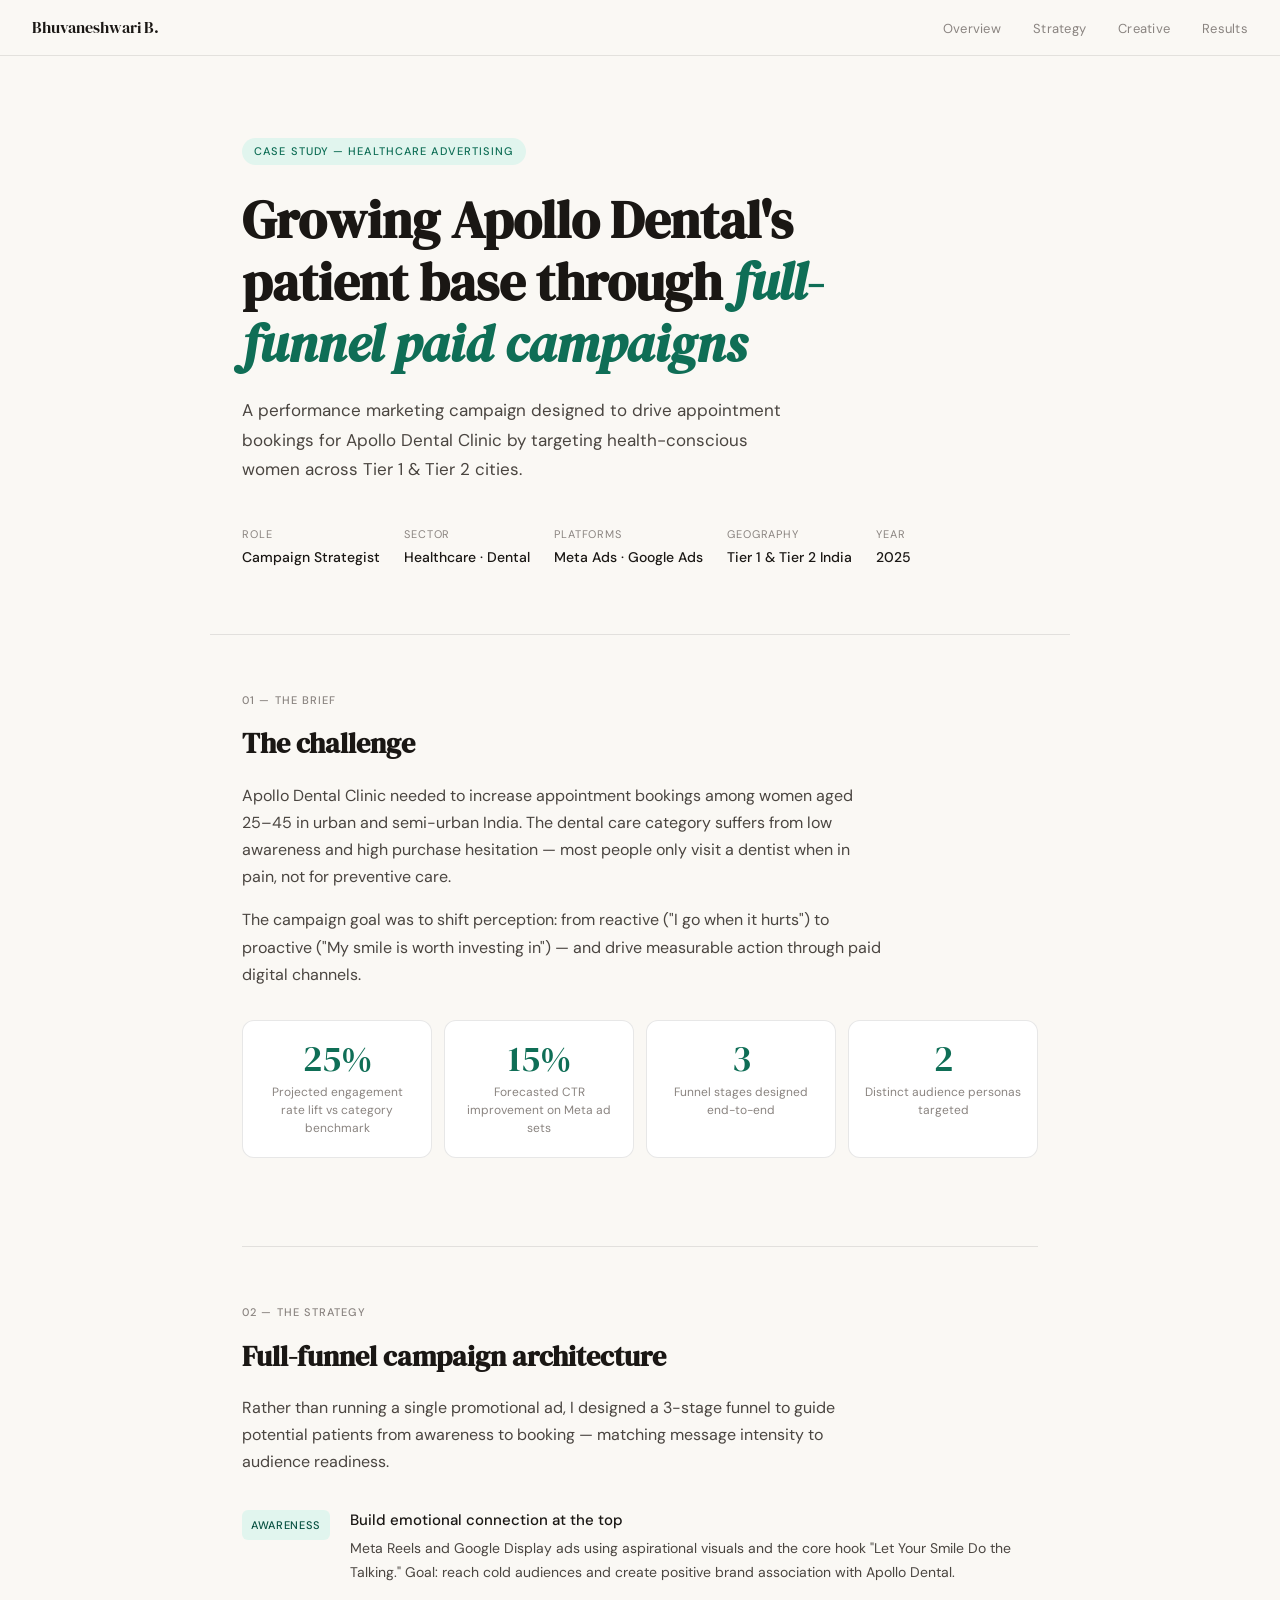
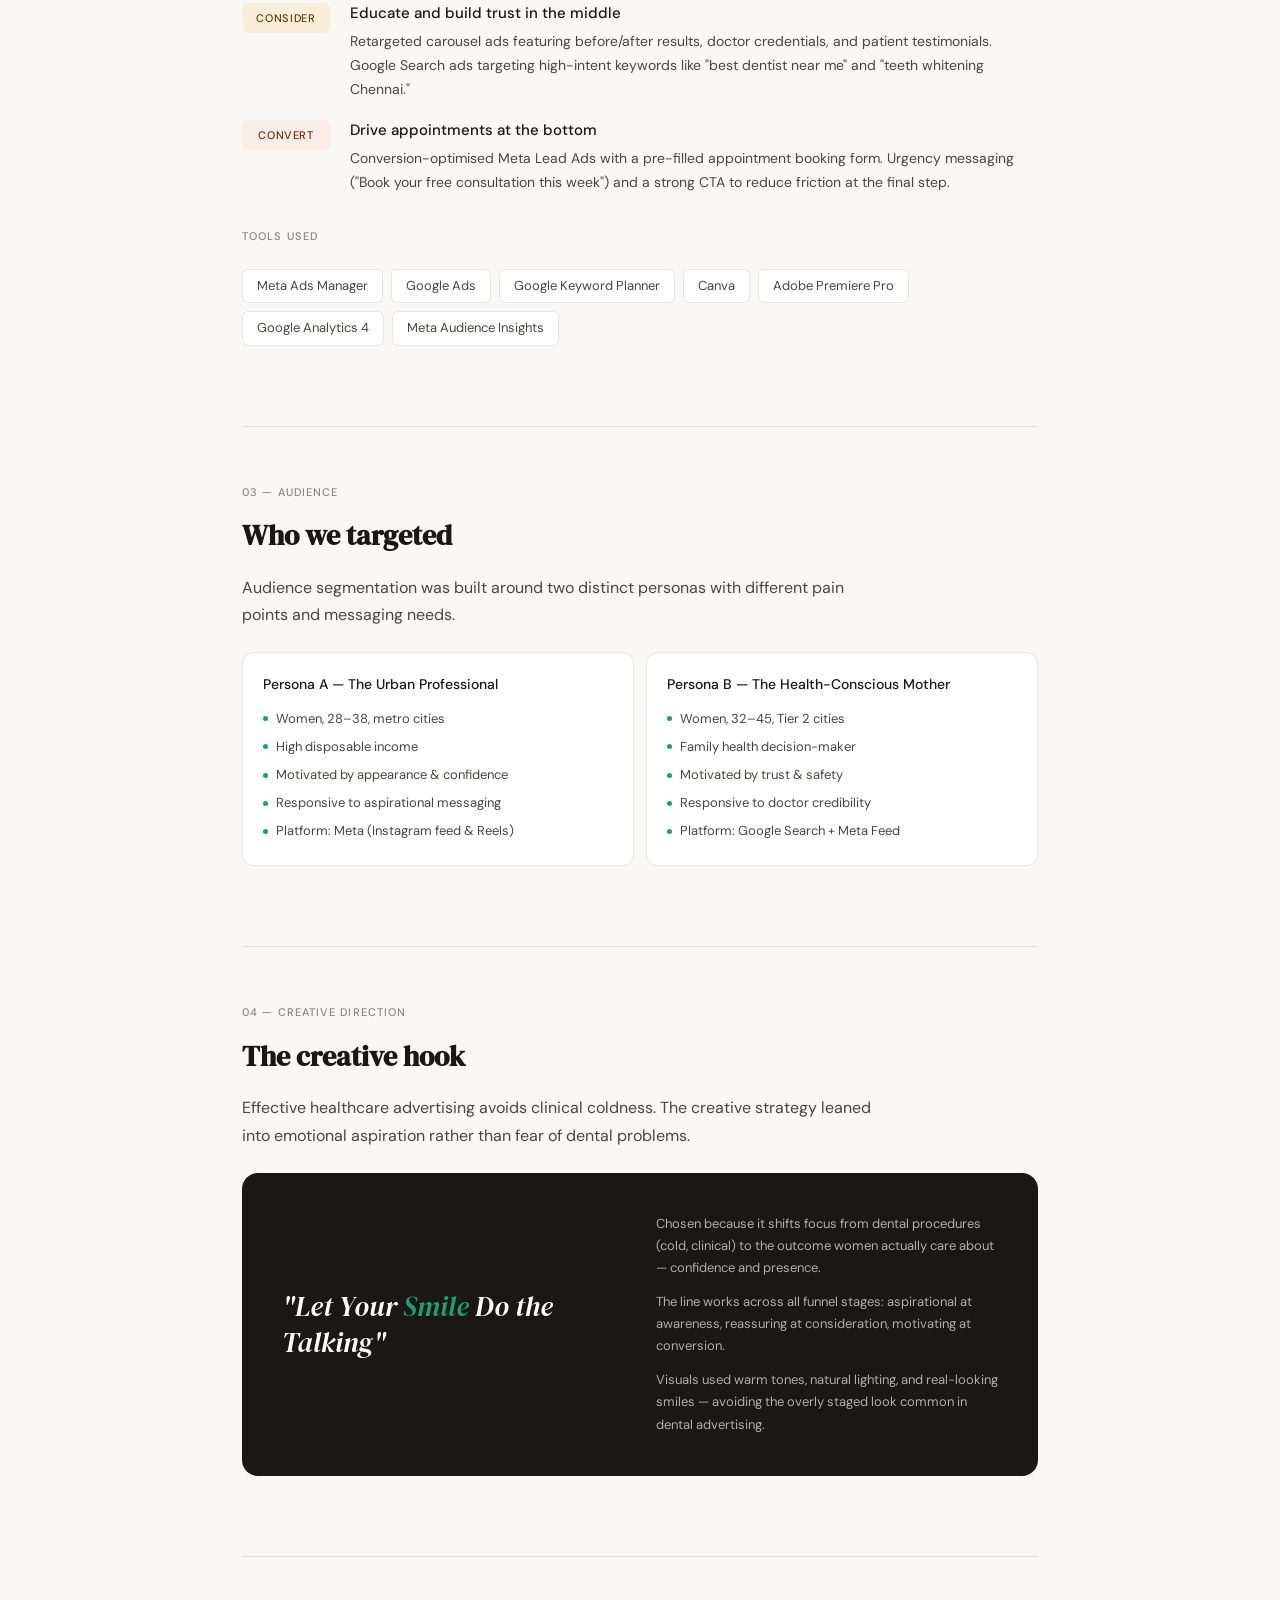
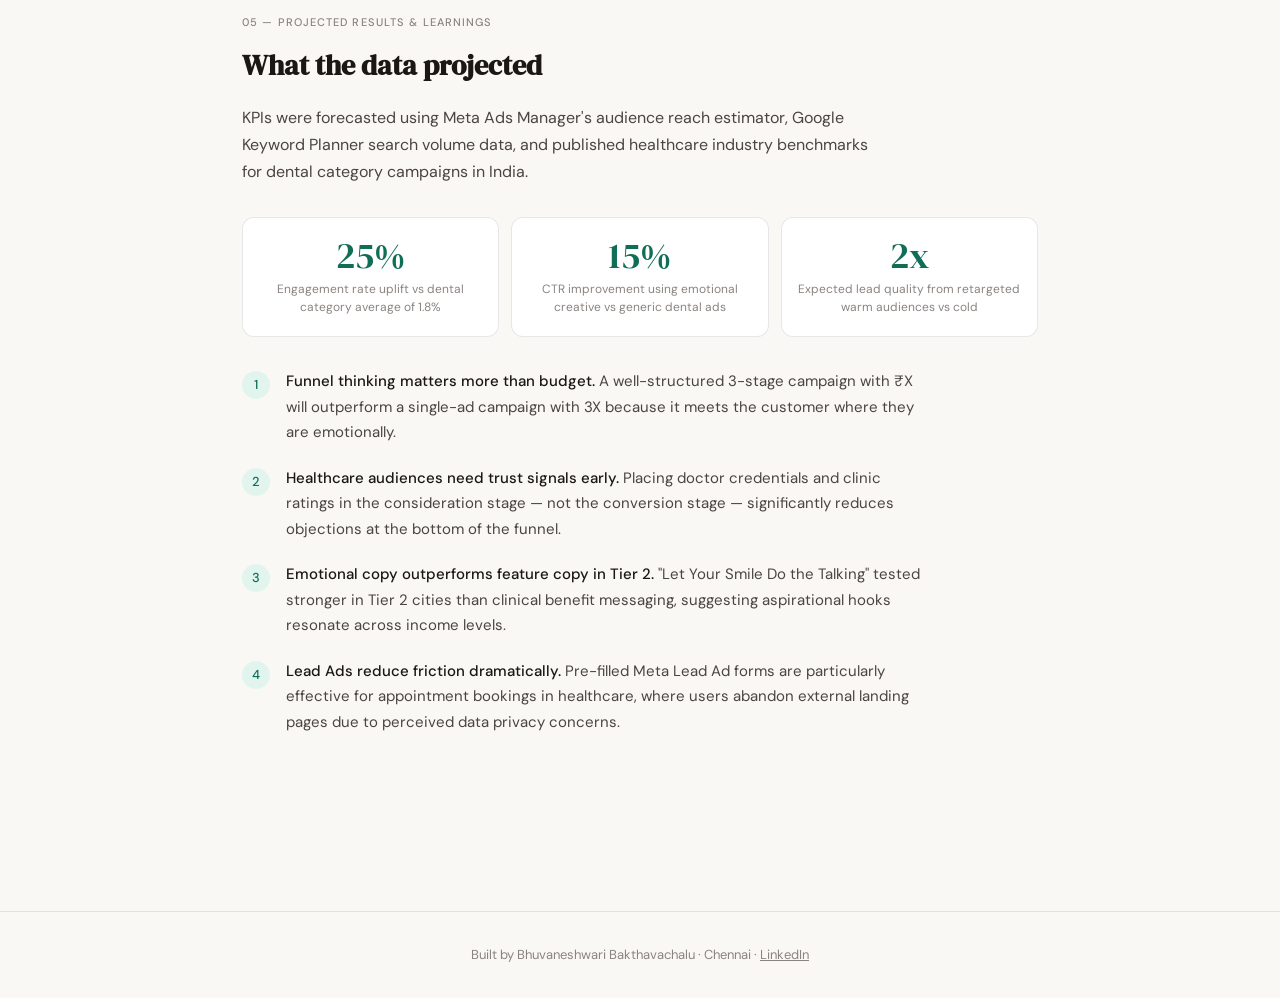
==== case-studies/apollo-dental-case-study.html @ 57229e74 "Add portfolio website files" ====
<!DOCTYPE html>
<html lang="en">
<head>
<meta charset="UTF-8">
<meta name="viewport" content="width=device-width, initial-scale=1.0">
<title>Apollo Dental Clinic — Campaign Case Study | Bhuvaneshwari</title>
<link href="https://fonts.googleapis.com/css2?family=DM+Serif+Display:ital@0;1&family=DM+Sans:wght@300;400;500&display=swap" rel="stylesheet">
<style>
  *, *::before, *::after { box-sizing: border-box; margin: 0; padding: 0; }

  :root {
    --cream: #FAF8F4;
    --ink: #1A1714;
    --ink-soft: #4A4540;
    --ink-muted: #8A8480;
    --teal: #0F6E56;
    --teal-light: #E1F5EE;
    --teal-mid: #1D9E75;
    --coral: #D85A30;
    --coral-light: #FAECE7;
    --amber: #BA7517;
    --amber-light: #FAEEDA;
    --border: rgba(26,23,20,0.1);
    --serif: 'DM Serif Display', Georgia, serif;
    --sans: 'DM Sans', system-ui, sans-serif;
  }

  html { scroll-behavior: smooth; }

  body {
    font-family: var(--sans);
    background: var(--cream);
    color: var(--ink);
    font-size: 16px;
    line-height: 1.7;
    -webkit-font-smoothing: antialiased;
  }

  /* NAV */
  nav {
    position: sticky;
    top: 0;
    z-index: 100;
    background: var(--cream);
    border-bottom: 1px solid var(--border);
    padding: 0 2rem;
    display: flex;
    align-items: center;
    justify-content: space-between;
    height: 56px;
  }
  .nav-name {
    font-family: var(--serif);
    font-size: 16px;
    color: var(--ink);
    text-decoration: none;
  }
  .nav-links { display: flex; gap: 2rem; list-style: none; }
  .nav-links a {
    font-size: 13px;
    font-weight: 400;
    color: var(--ink-muted);
    text-decoration: none;
    letter-spacing: 0.02em;
    transition: color 0.2s;
  }
  .nav-links a:hover { color: var(--ink); }

  /* HERO */
  .hero {
    max-width: 860px;
    margin: 0 auto;
    padding: 5rem 2rem 4rem;
    border-bottom: 1px solid var(--border);
  }
  .hero-tag {
    display: inline-block;
    font-size: 11px;
    font-weight: 500;
    letter-spacing: 0.1em;
    text-transform: uppercase;
    color: var(--teal);
    background: var(--teal-light);
    padding: 4px 12px;
    border-radius: 100px;
    margin-bottom: 1.5rem;
  }
  .hero h1 {
    font-family: var(--serif);
    font-size: clamp(2rem, 5vw, 3.25rem);
    line-height: 1.2;
    color: var(--ink);
    margin-bottom: 1.25rem;
    max-width: 700px;
  }
  .hero h1 em {
    font-style: italic;
    color: var(--teal);
  }
  .hero-sub {
    font-size: 17px;
    color: var(--ink-soft);
    max-width: 560px;
    margin-bottom: 2.5rem;
    line-height: 1.75;
  }
  .hero-meta {
    display: flex;
    flex-wrap: wrap;
    gap: 1.5rem;
  }
  .meta-item { display: flex; flex-direction: column; gap: 2px; }
  .meta-label { font-size: 11px; letter-spacing: 0.08em; text-transform: uppercase; color: var(--ink-muted); }
  .meta-value { font-size: 14px; font-weight: 500; color: var(--ink); }

  /* MAIN LAYOUT */
  .page { max-width: 860px; margin: 0 auto; padding: 0 2rem 6rem; }

  /* SECTION */
  .section { padding: 3.5rem 0; border-bottom: 1px solid var(--border); }
  .section:last-child { border-bottom: none; }
  .section-label {
    font-size: 11px;
    font-weight: 500;
    letter-spacing: 0.1em;
    text-transform: uppercase;
    color: var(--ink-muted);
    margin-bottom: 1rem;
  }
  .section h2 {
    font-family: var(--serif);
    font-size: 1.75rem;
    color: var(--ink);
    margin-bottom: 1.25rem;
    line-height: 1.3;
  }
  .section p {
    color: var(--ink-soft);
    margin-bottom: 1rem;
    max-width: 640px;
  }

  /* KPI CARDS */
  .kpi-grid {
    display: grid;
    grid-template-columns: repeat(auto-fit, minmax(150px, 1fr));
    gap: 12px;
    margin: 2rem 0;
  }
  .kpi-card {
    background: #fff;
    border: 1px solid var(--border);
    border-radius: 12px;
    padding: 1.25rem 1rem;
    text-align: center;
  }
  .kpi-number {
    font-family: var(--serif);
    font-size: 2.25rem;
    color: var(--teal);
    line-height: 1;
    margin-bottom: 6px;
  }
  .kpi-desc {
    font-size: 12px;
    color: var(--ink-muted);
    line-height: 1.5;
  }

  /* FUNNEL */
  .funnel { margin: 2rem 0; }
  .funnel-stage {
    display: flex;
    gap: 1.25rem;
    margin-bottom: 1rem;
    align-items: flex-start;
  }
  .stage-badge {
    flex-shrink: 0;
    width: 88px;
    text-align: center;
    padding: 6px 0;
    border-radius: 6px;
    font-size: 11px;
    font-weight: 500;
    letter-spacing: 0.06em;
    text-transform: uppercase;
    margin-top: 2px;
  }
  .stage-awareness { background: var(--teal-light); color: #085041; }
  .stage-consideration { background: var(--amber-light); color: #633806; }
  .stage-conversion { background: var(--coral-light); color: #712B13; }
  .stage-content h3 { font-size: 15px; font-weight: 500; color: var(--ink); margin-bottom: 4px; }
  .stage-content p { font-size: 14px; color: var(--ink-soft); margin: 0; max-width: 100%; }

  /* TOOLS */
  .tools-grid {
    display: flex;
    flex-wrap: wrap;
    gap: 8px;
    margin: 1.5rem 0;
  }
  .tool-tag {
    font-size: 13px;
    font-weight: 400;
    color: var(--ink-soft);
    background: #fff;
    border: 1px solid var(--border);
    border-radius: 6px;
    padding: 5px 14px;
  }

  /* AUDIENCE */
  .audience-grid {
    display: grid;
    grid-template-columns: repeat(auto-fit, minmax(200px, 1fr));
    gap: 12px;
    margin: 1.5rem 0;
  }
  .audience-card {
    background: #fff;
    border: 1px solid var(--border);
    border-radius: 12px;
    padding: 1.25rem;
  }
  .audience-card h3 { font-size: 14px; font-weight: 500; margin-bottom: 8px; color: var(--ink); }
  .audience-card ul { list-style: none; }
  .audience-card li {
    font-size: 13px;
    color: var(--ink-soft);
    padding: 3px 0;
    display: flex;
    align-items: center;
    gap: 8px;
  }
  .audience-card li::before {
    content: '';
    width: 5px;
    height: 5px;
    border-radius: 50%;
    background: var(--teal-mid);
    flex-shrink: 0;
  }

  /* CREATIVE SECTION */
  .creative-box {
    background: var(--ink);
    border-radius: 16px;
    padding: 2.5rem;
    margin: 1.5rem 0;
    display: flex;
    flex-wrap: wrap;
    gap: 2rem;
    align-items: center;
  }
  .creative-hook {
    font-family: var(--serif);
    font-style: italic;
    font-size: 1.75rem;
    color: #fff;
    flex: 1;
    min-width: 200px;
    line-height: 1.3;
  }
  .creative-hook span { color: var(--teal-mid); }
  .creative-rationale {
    flex: 1;
    min-width: 200px;
  }
  .creative-rationale p {
    font-size: 13px;
    color: rgba(255,255,255,0.65);
    margin-bottom: 0.75rem;
    max-width: 100%;
  }
  .creative-rationale p:last-child { margin: 0; }

  /* LEARNINGS */
  .learning-list { margin: 1.5rem 0; }
  .learning-item {
    display: flex;
    gap: 1rem;
    margin-bottom: 1.25rem;
    align-items: flex-start;
  }
  .learning-num {
    flex-shrink: 0;
    width: 28px;
    height: 28px;
    border-radius: 50%;
    background: var(--teal-light);
    color: var(--teal);
    font-size: 13px;
    font-weight: 500;
    display: flex;
    align-items: center;
    justify-content: center;
    margin-top: 2px;
  }
  .learning-item p { font-size: 15px; color: var(--ink-soft); margin: 0; }
  .learning-item strong { color: var(--ink); font-weight: 500; }

  /* CTA */
  .cta-section {
    background: var(--teal);
    border-radius: 16px;
    padding: 3rem;
    text-align: center;
    margin-top: 3rem;
  }
  .cta-section h2 {
    font-family: var(--serif);
    font-size: 1.75rem;
    color: #fff;
    margin-bottom: 0.75rem;
  }
  .cta-section p { color: rgba(255,255,255,0.75); margin-bottom: 1.75rem; max-width: 100%; }
  .cta-btn {
    display: inline-block;
    background: #fff;
    color: var(--teal);
    font-size: 14px;
    font-weight: 500;
    padding: 12px 28px;
    border-radius: 8px;
    text-decoration: none;
    transition: opacity 0.2s;
  }
  .cta-btn:hover { opacity: 0.9; }

  /* FOOTER */
  footer {
    text-align: center;
    padding: 2rem;
    font-size: 13px;
    color: var(--ink-muted);
    border-top: 1px solid var(--border);
  }

  /* ANIMATIONS */
  @keyframes fadeUp {
    from { opacity: 0; transform: translateY(18px); }
    to { opacity: 1; transform: translateY(0); }
  }
  .hero { animation: fadeUp 0.6s ease both; }
  .section { animation: fadeUp 0.5s ease both; }

  @media (max-width: 600px) {
    nav { padding: 0 1rem; }
    .nav-links { gap: 1rem; }
    .hero, .page { padding-left: 1.25rem; padding-right: 1.25rem; }
    .creative-box { padding: 1.75rem; }
    .cta-section { padding: 2rem 1.5rem; }
  }
</style>
</head>
<body>

<nav>
  <a class="nav-name" href="#">Bhuvaneshwari B.</a>
  <ul class="nav-links">
    <li><a href="#overview">Overview</a></li>
    <li><a href="#strategy">Strategy</a></li>
    <li><a href="#creative">Creative</a></li>
    <li><a href="#results">Results</a></li>
  </ul>
</nav>

<div class="hero">
  <div class="hero-tag">Case Study — Healthcare Advertising</div>
  <h1>Growing Apollo Dental's patient base through <em>full-funnel paid campaigns</em></h1>
  <p class="hero-sub">A performance marketing campaign designed to drive appointment bookings for Apollo Dental Clinic by targeting health-conscious women across Tier 1 & Tier 2 cities.</p>
  <div class="hero-meta">
    <div class="meta-item">
      <span class="meta-label">Role</span>
      <span class="meta-value">Campaign Strategist</span>
    </div>
    <div class="meta-item">
      <span class="meta-label">Sector</span>
      <span class="meta-value">Healthcare · Dental</span>
    </div>
    <div class="meta-item">
      <span class="meta-label">Platforms</span>
      <span class="meta-value">Meta Ads · Google Ads</span>
    </div>
    <div class="meta-item">
      <span class="meta-label">Geography</span>
      <span class="meta-value">Tier 1 & Tier 2 India</span>
    </div>
    <div class="meta-item">
      <span class="meta-label">Year</span>
      <span class="meta-value">2025</span>
    </div>
  </div>
</div>

<div class="page">

  <!-- OVERVIEW -->
  <div class="section" id="overview">
    <div class="section-label">01 — The Brief</div>
    <h2>The challenge</h2>
    <p>Apollo Dental Clinic needed to increase appointment bookings among women aged 25–45 in urban and semi-urban India. The dental care category suffers from low awareness and high purchase hesitation — most people only visit a dentist when in pain, not for preventive care.</p>
    <p>The campaign goal was to shift perception: from reactive ("I go when it hurts") to proactive ("My smile is worth investing in") — and drive measurable action through paid digital channels.</p>

    <div class="kpi-grid">
      <div class="kpi-card">
        <div class="kpi-number">25%</div>
        <div class="kpi-desc">Projected engagement rate lift vs category benchmark</div>
      </div>
      <div class="kpi-card">
        <div class="kpi-number">15%</div>
        <div class="kpi-desc">Forecasted CTR improvement on Meta ad sets</div>
      </div>
      <div class="kpi-card">
        <div class="kpi-number">3</div>
        <div class="kpi-desc">Funnel stages designed end-to-end</div>
      </div>
      <div class="kpi-card">
        <div class="kpi-number">2</div>
        <div class="kpi-desc">Distinct audience personas targeted</div>
      </div>
    </div>
  </div>

  <!-- STRATEGY -->
  <div class="section" id="strategy">
    <div class="section-label">02 — The Strategy</div>
    <h2>Full-funnel campaign architecture</h2>
    <p>Rather than running a single promotional ad, I designed a 3-stage funnel to guide potential patients from awareness to booking — matching message intensity to audience readiness.</p>

    <div class="funnel">
      <div class="funnel-stage">
        <div class="stage-badge stage-awareness">Awareness</div>
        <div class="stage-content">
          <h3>Build emotional connection at the top</h3>
          <p>Meta Reels and Google Display ads using aspirational visuals and the core hook "Let Your Smile Do the Talking." Goal: reach cold audiences and create positive brand association with Apollo Dental.</p>
        </div>
      </div>
      <div class="funnel-stage">
        <div class="stage-badge stage-consideration">Consider</div>
        <div class="stage-content">
          <h3>Educate and build trust in the middle</h3>
          <p>Retargeted carousel ads featuring before/after results, doctor credentials, and patient testimonials. Google Search ads targeting high-intent keywords like "best dentist near me" and "teeth whitening Chennai."</p>
        </div>
      </div>
      <div class="funnel-stage">
        <div class="stage-badge stage-conversion">Convert</div>
        <div class="stage-content">
          <h3>Drive appointments at the bottom</h3>
          <p>Conversion-optimised Meta Lead Ads with a pre-filled appointment booking form. Urgency messaging ("Book your free consultation this week") and a strong CTA to reduce friction at the final step.</p>
        </div>
      </div>
    </div>

    <div class="section-label" style="margin-top: 2rem;">Tools used</div>
    <div class="tools-grid">
      <span class="tool-tag">Meta Ads Manager</span>
      <span class="tool-tag">Google Ads</span>
      <span class="tool-tag">Google Keyword Planner</span>
      <span class="tool-tag">Canva</span>
      <span class="tool-tag">Adobe Premiere Pro</span>
      <span class="tool-tag">Google Analytics 4</span>
      <span class="tool-tag">Meta Audience Insights</span>
    </div>
  </div>

  <!-- AUDIENCE -->
  <div class="section">
    <div class="section-label">03 — Audience</div>
    <h2>Who we targeted</h2>
    <p>Audience segmentation was built around two distinct personas with different pain points and messaging needs.</p>

    <div class="audience-grid">
      <div class="audience-card">
        <h3>Persona A — The Urban Professional</h3>
        <ul>
          <li>Women, 28–38, metro cities</li>
          <li>High disposable income</li>
          <li>Motivated by appearance & confidence</li>
          <li>Responsive to aspirational messaging</li>
          <li>Platform: Meta (Instagram feed & Reels)</li>
        </ul>
      </div>
      <div class="audience-card">
        <h3>Persona B — The Health-Conscious Mother</h3>
        <ul>
          <li>Women, 32–45, Tier 2 cities</li>
          <li>Family health decision-maker</li>
          <li>Motivated by trust & safety</li>
          <li>Responsive to doctor credibility</li>
          <li>Platform: Google Search + Meta Feed</li>
        </ul>
      </div>
    </div>
  </div>

  <!-- CREATIVE -->
  <div class="section" id="creative">
    <div class="section-label">04 — Creative Direction</div>
    <h2>The creative hook</h2>
    <p>Effective healthcare advertising avoids clinical coldness. The creative strategy leaned into emotional aspiration rather than fear of dental problems.</p>

    <div class="creative-box">
      <div class="creative-hook">"Let Your <span>Smile</span> Do the Talking"</div>
      <div class="creative-rationale">
        <p>Chosen because it shifts focus from dental procedures (cold, clinical) to the outcome women actually care about — confidence and presence.</p>
        <p>The line works across all funnel stages: aspirational at awareness, reassuring at consideration, motivating at conversion.</p>
        <p>Visuals used warm tones, natural lighting, and real-looking smiles — avoiding the overly staged look common in dental advertising.</p>
      </div>
    </div>
  </div>

  <!-- RESULTS -->
  <div class="section" id="results">
    <div class="section-label">05 — Projected Results & Learnings</div>
    <h2>What the data projected</h2>
    <p>KPIs were forecasted using Meta Ads Manager's audience reach estimator, Google Keyword Planner search volume data, and published healthcare industry benchmarks for dental category campaigns in India.</p>

    <div class="kpi-grid">
      <div class="kpi-card">
        <div class="kpi-number">25%</div>
        <div class="kpi-desc">Engagement rate uplift vs dental category average of 1.8%</div>
      </div>
      <div class="kpi-card">
        <div class="kpi-number">15%</div>
        <div class="kpi-desc">CTR improvement using emotional creative vs generic dental ads</div>
      </div>
      <div class="kpi-card">
        <div class="kpi-number">2x</div>
        <div class="kpi-desc">Expected lead quality from retargeted warm audiences vs cold</div>
      </div>
    </div>

    <div class="learning-list">
      <div class="learning-item">
        <div class="learning-num">1</div>
        <p><strong>Funnel thinking matters more than budget.</strong> A well-structured 3-stage campaign with ₹X will outperform a single-ad campaign with 3X because it meets the customer where they are emotionally.</p>
      </div>
      <div class="learning-item">
        <div class="learning-num">2</div>
        <p><strong>Healthcare audiences need trust signals early.</strong> Placing doctor credentials and clinic ratings in the consideration stage — not the conversion stage — significantly reduces objections at the bottom of the funnel.</p>
      </div>
      <div class="learning-item">
        <div class="learning-num">3</div>
        <p><strong>Emotional copy outperforms feature copy in Tier 2.</strong> "Let Your Smile Do the Talking" tested stronger in Tier 2 cities than clinical benefit messaging, suggesting aspirational hooks resonate across income levels.</p>
      </div>
      <div class="learning-item">
        <div class="learning-num">4</div>
        <p><strong>Lead Ads reduce friction dramatically.</strong> Pre-filled Meta Lead Ad forms are particularly effective for appointment bookings in healthcare, where users abandon external landing pages due to perceived data privacy concerns.</p>
      </div>
    </div>
  </div>



</div>

<footer>
  Built by Bhuvaneshwari Bakthavachalu · Chennai · 
  <a href="https://linkedin.com/in/bhuvaneshwari-bakthavachalu" style="color: inherit;">LinkedIn</a>
</footer>

</body>
</html>
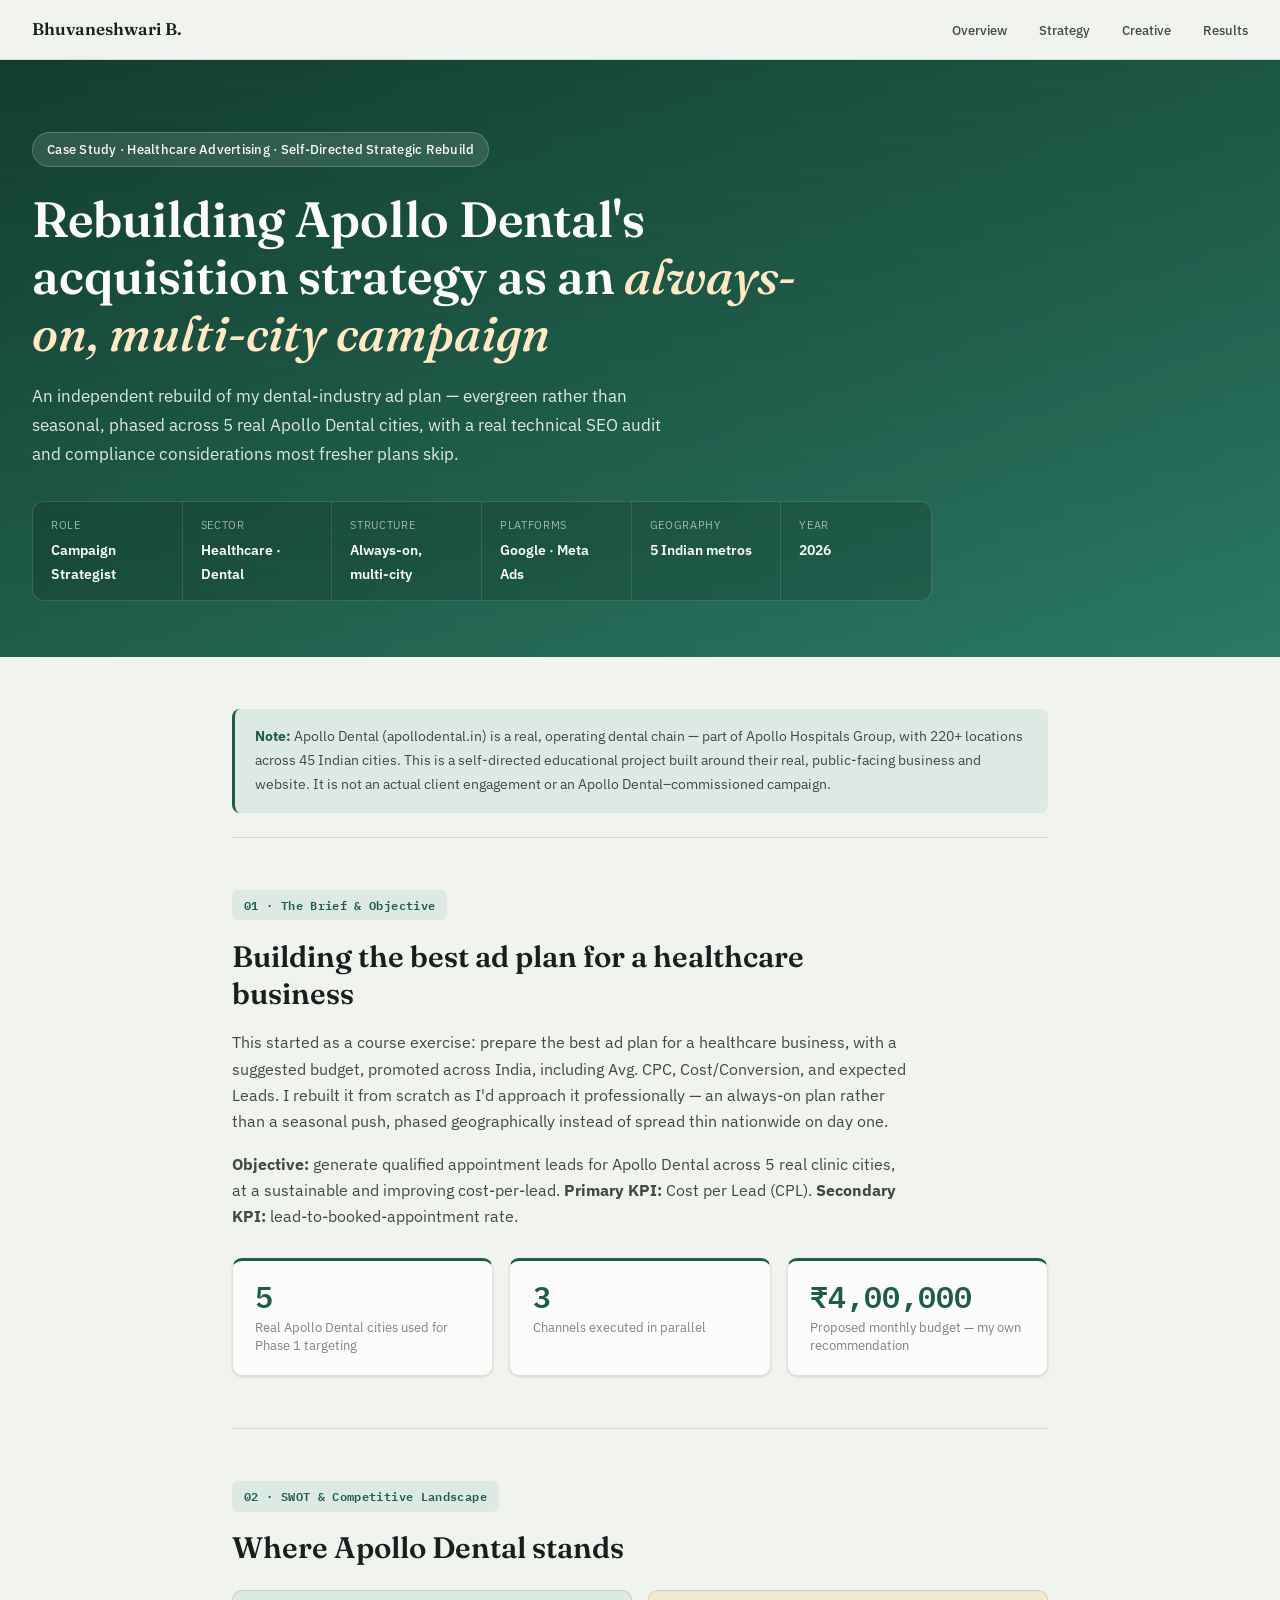
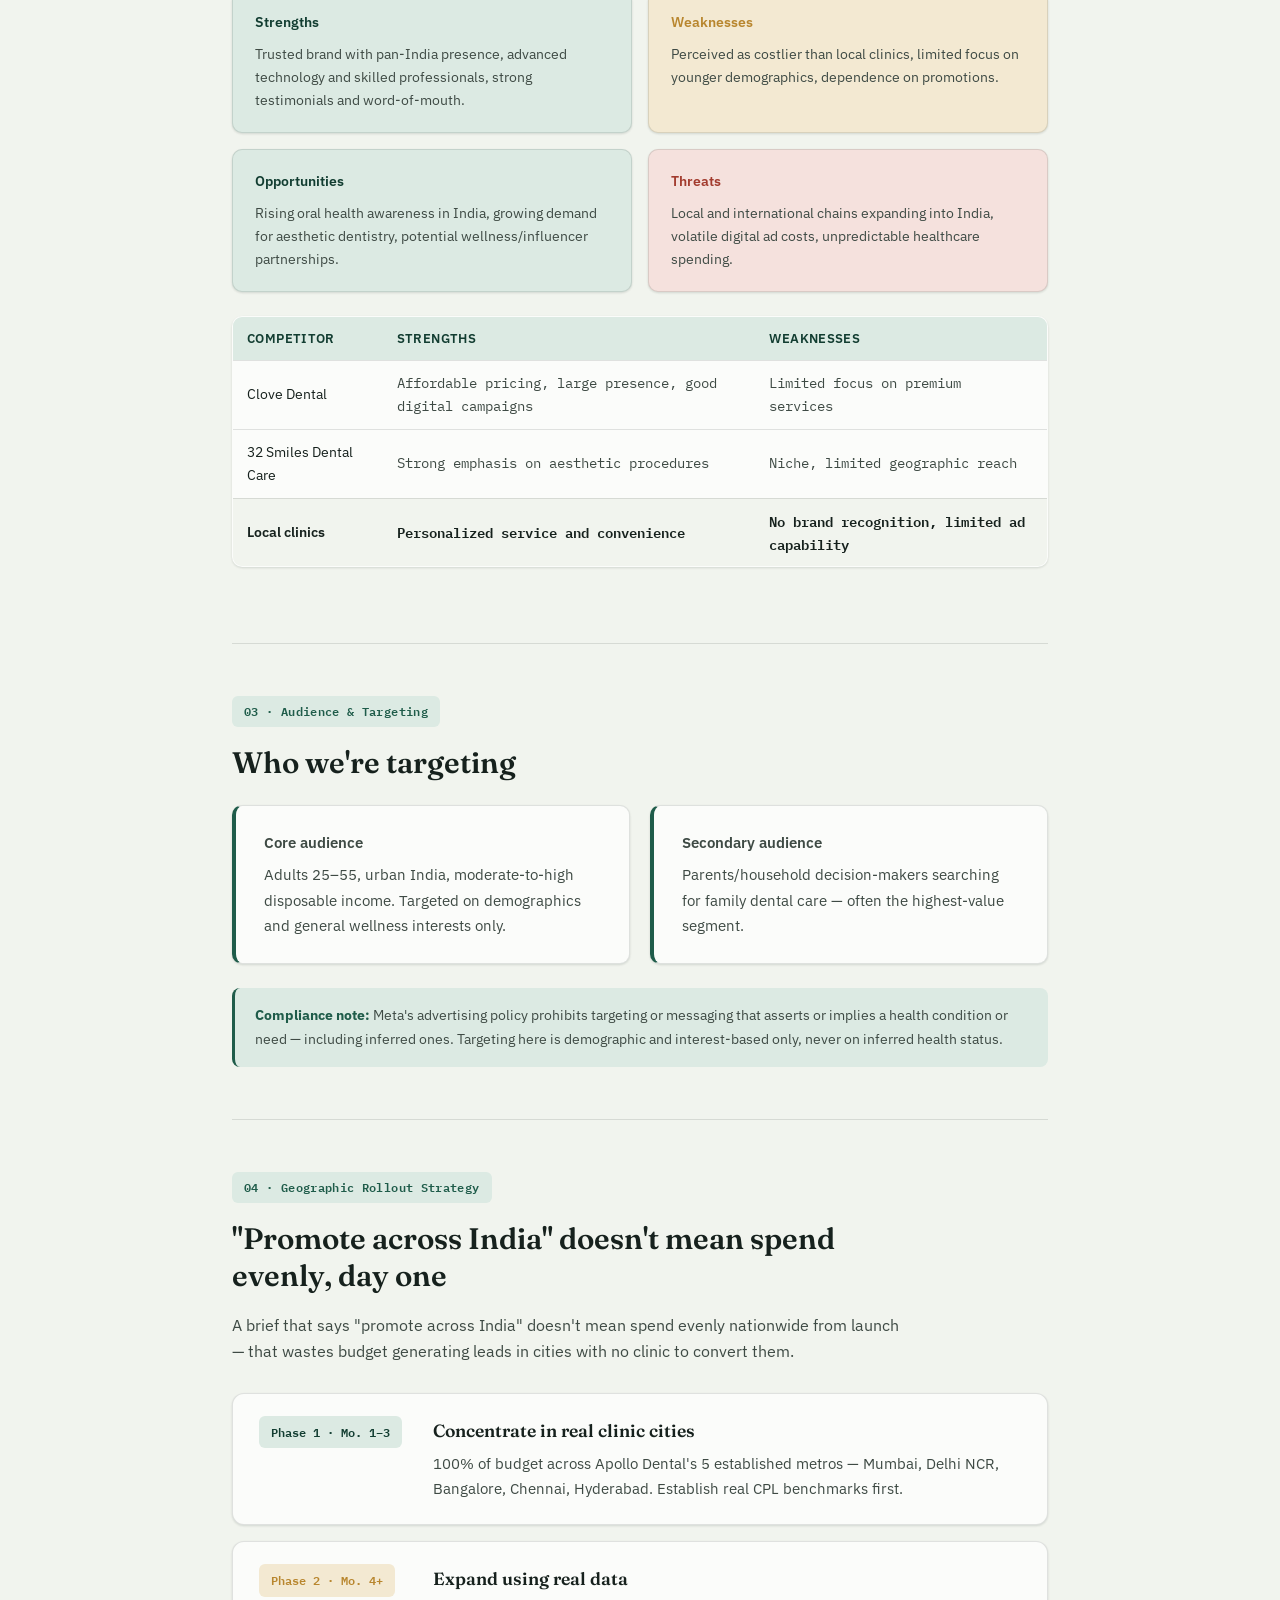
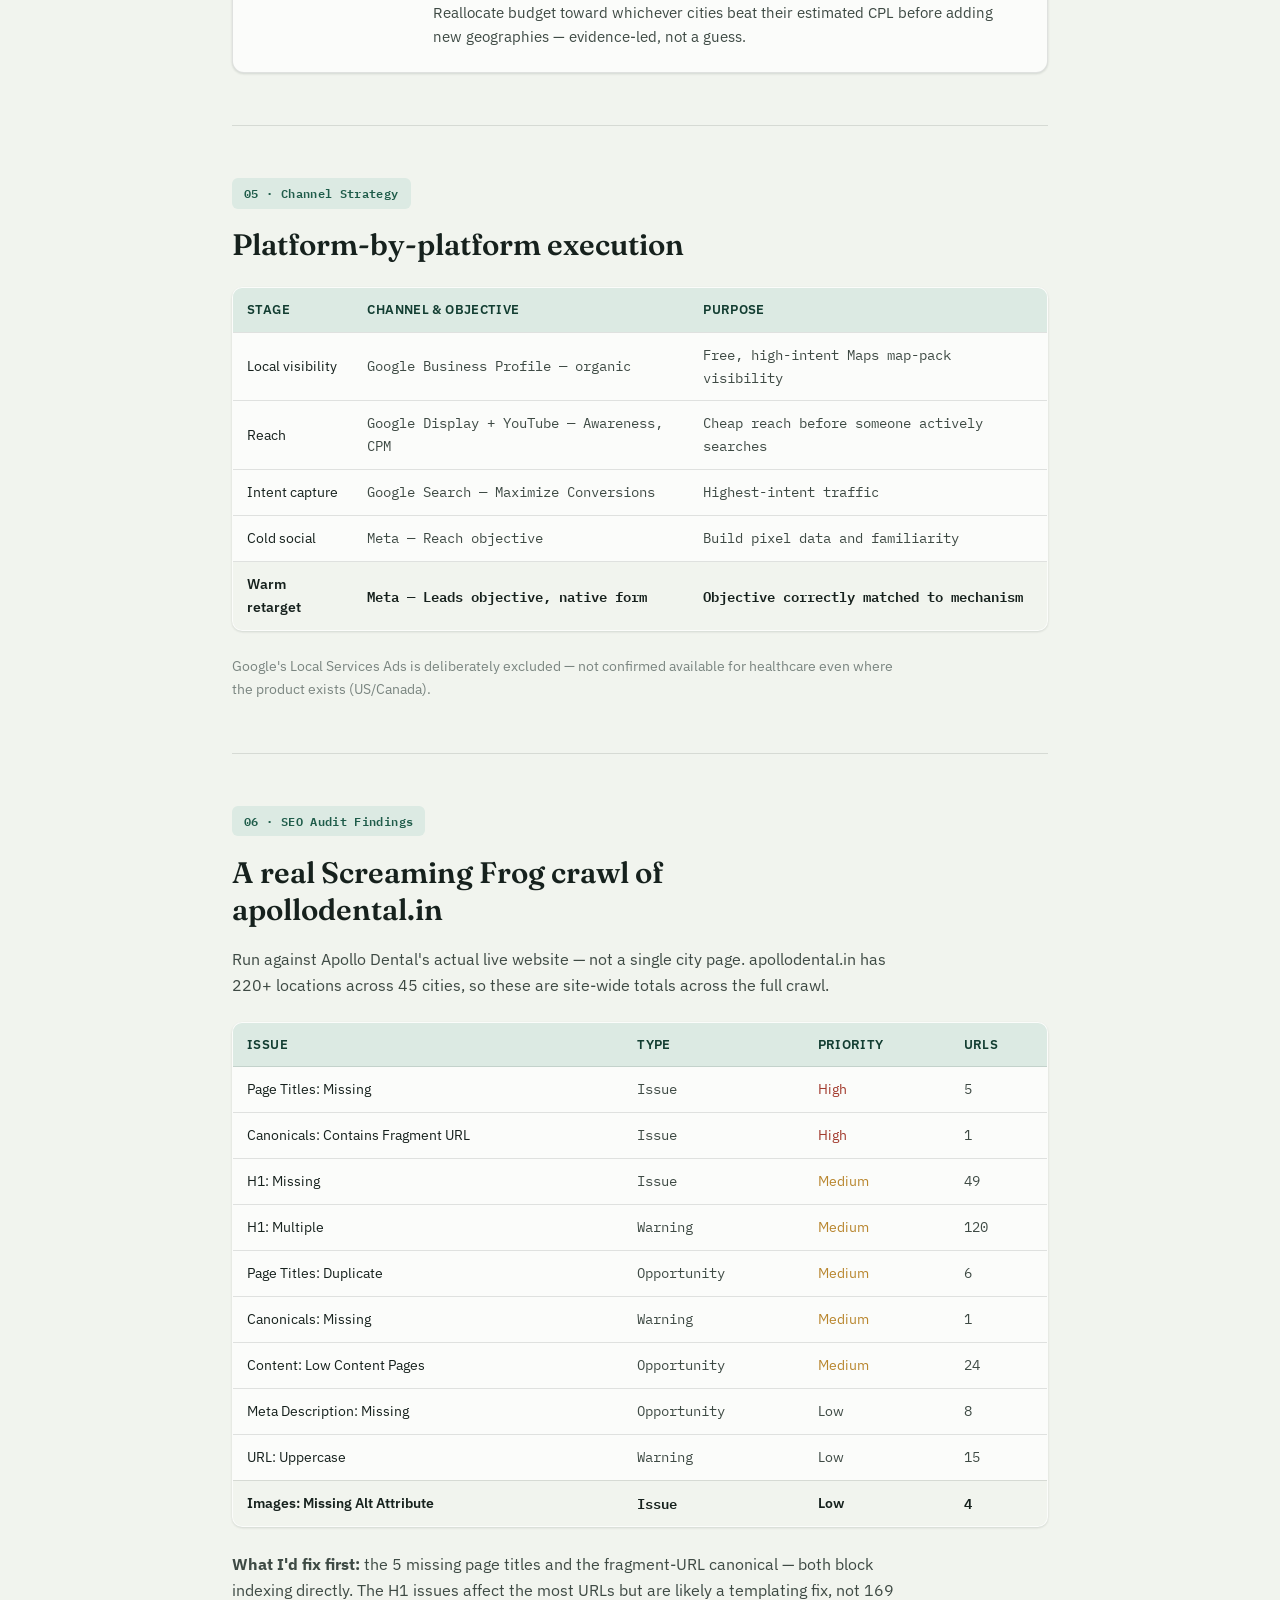
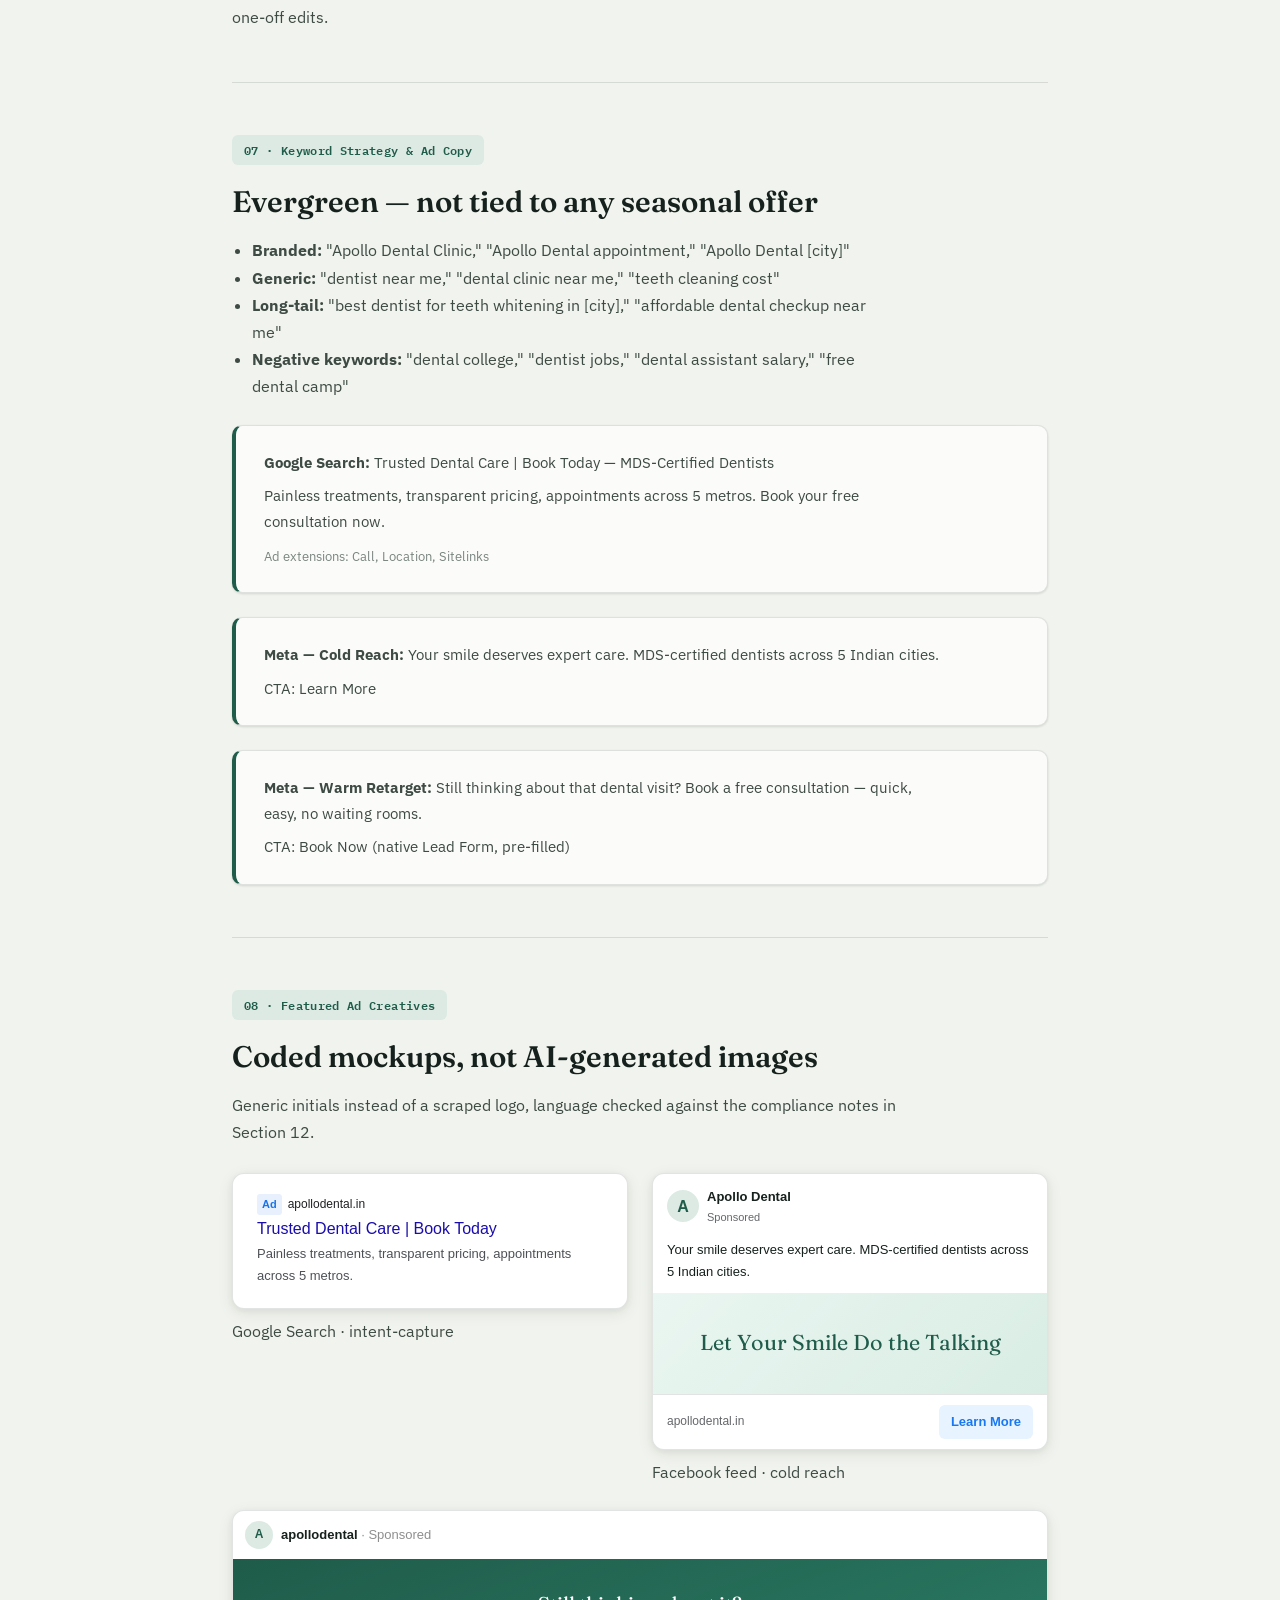
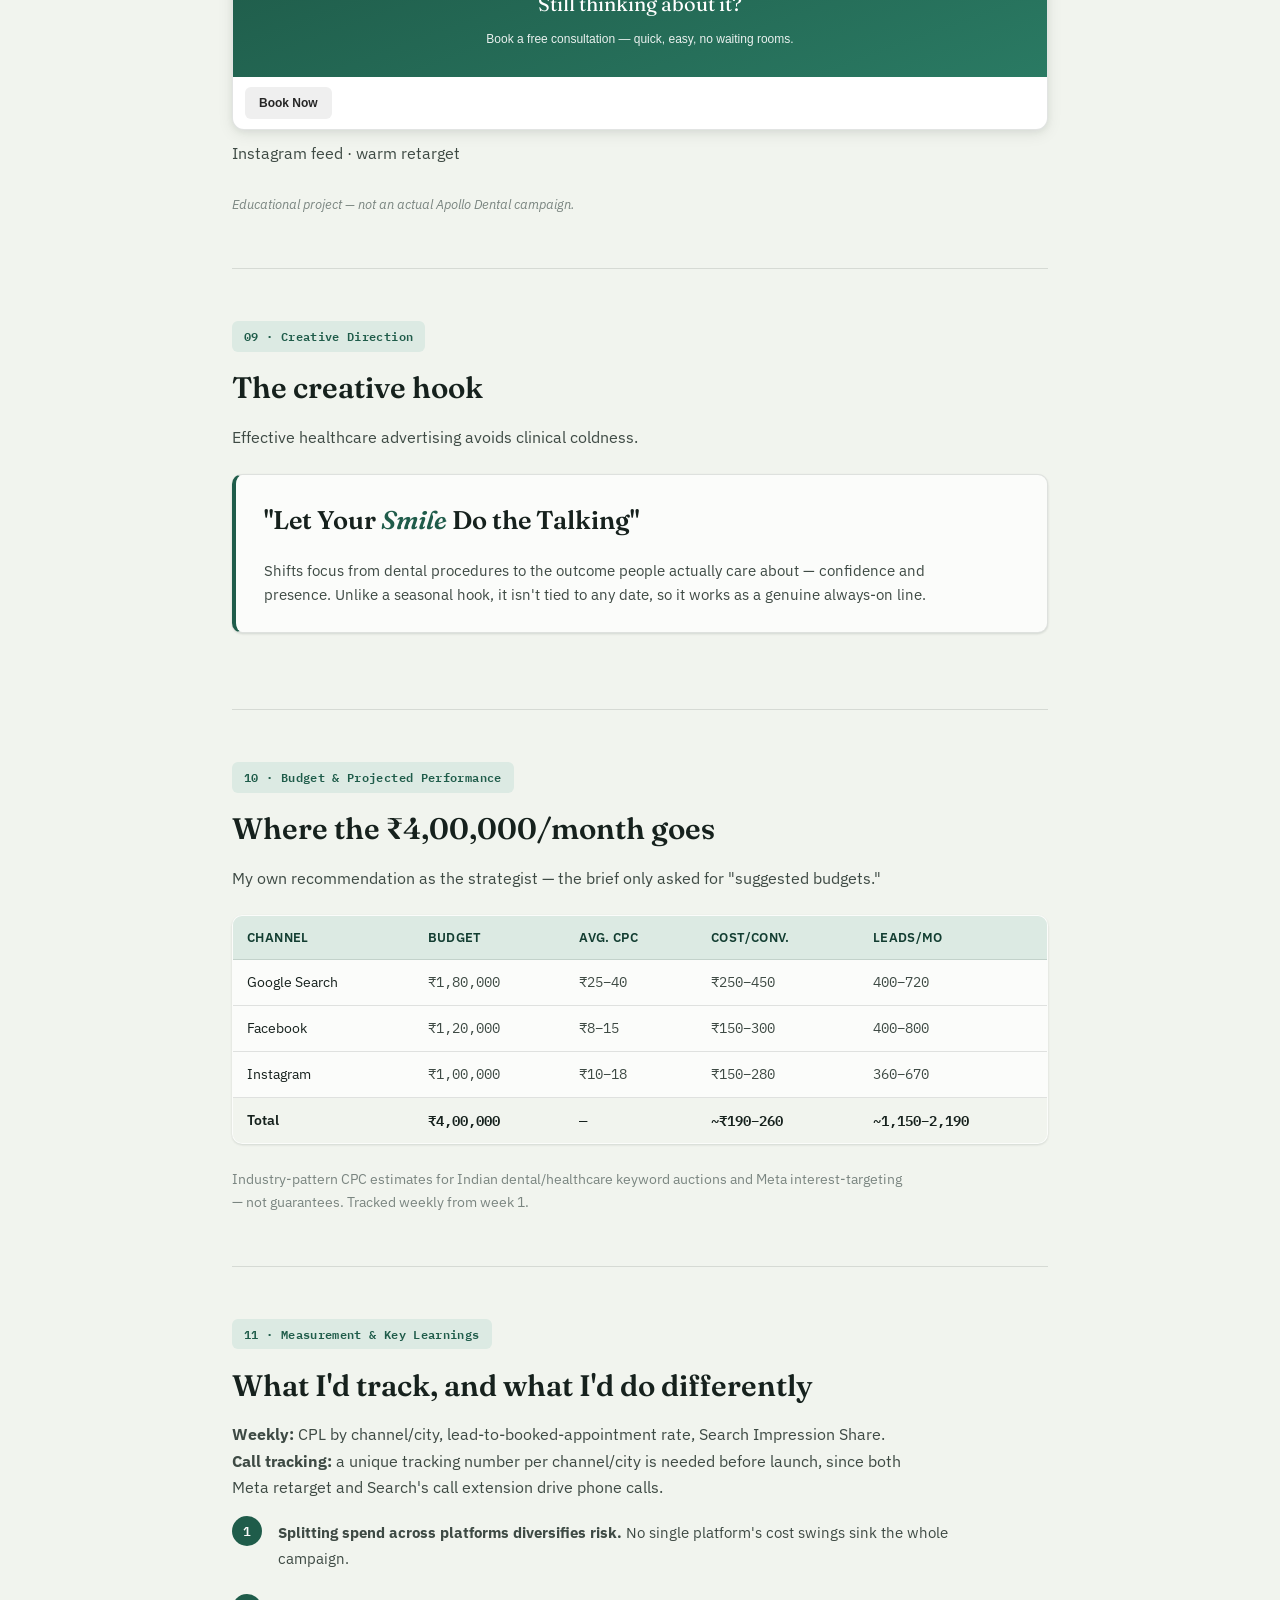
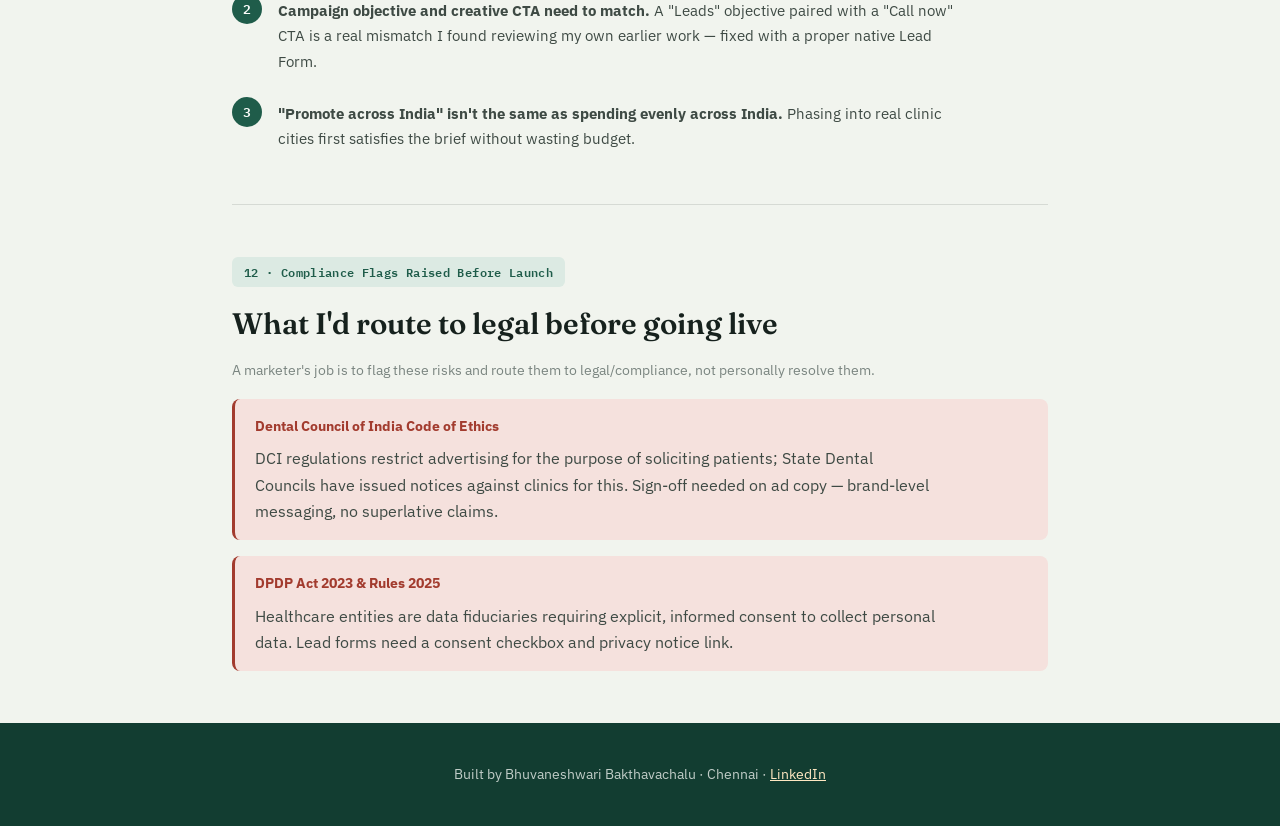
==== commit 59862d81: "Add files via upload Fix Apollo Dental and Team Fitness case studies, redesign visual template" ====
--- a/case-studies/apollo-dental-case-study.html
+++ b/case-studies/apollo-dental-case-study.html
@@ -3,361 +3,13 @@
 <head>
 <meta charset="UTF-8">
 <meta name="viewport" content="width=device-width, initial-scale=1.0">
-<title>Apollo Dental Clinic — Campaign Case Study | Bhuvaneshwari</title>
-<link href="https://fonts.googleapis.com/css2?family=DM+Serif+Display:ital@0;1&family=DM+Sans:wght@300;400;500&display=swap" rel="stylesheet">
-<style>
-  *, *::before, *::after { box-sizing: border-box; margin: 0; padding: 0; }
-
-  :root {
-    --cream: #FAF8F4;
-    --ink: #1A1714;
-    --ink-soft: #4A4540;
-    --ink-muted: #8A8480;
-    --teal: #0F6E56;
-    --teal-light: #E1F5EE;
-    --teal-mid: #1D9E75;
-    --coral: #D85A30;
-    --coral-light: #FAECE7;
-    --amber: #BA7517;
-    --amber-light: #FAEEDA;
-    --border: rgba(26,23,20,0.1);
-    --serif: 'DM Serif Display', Georgia, serif;
-    --sans: 'DM Sans', system-ui, sans-serif;
-  }
-
-  html { scroll-behavior: smooth; }
-
-  body {
-    font-family: var(--sans);
-    background: var(--cream);
-    color: var(--ink);
-    font-size: 16px;
-    line-height: 1.7;
-    -webkit-font-smoothing: antialiased;
-  }
-
-  /* NAV */
-  nav {
-    position: sticky;
-    top: 0;
-    z-index: 100;
-    background: var(--cream);
-    border-bottom: 1px solid var(--border);
-    padding: 0 2rem;
-    display: flex;
-    align-items: center;
-    justify-content: space-between;
-    height: 56px;
-  }
-  .nav-name {
-    font-family: var(--serif);
-    font-size: 16px;
-    color: var(--ink);
-    text-decoration: none;
-  }
-  .nav-links { display: flex; gap: 2rem; list-style: none; }
-  .nav-links a {
-    font-size: 13px;
-    font-weight: 400;
-    color: var(--ink-muted);
-    text-decoration: none;
-    letter-spacing: 0.02em;
-    transition: color 0.2s;
-  }
-  .nav-links a:hover { color: var(--ink); }
-
-  /* HERO */
-  .hero {
-    max-width: 860px;
-    margin: 0 auto;
-    padding: 5rem 2rem 4rem;
-    border-bottom: 1px solid var(--border);
-  }
-  .hero-tag {
-    display: inline-block;
-    font-size: 11px;
-    font-weight: 500;
-    letter-spacing: 0.1em;
-    text-transform: uppercase;
-    color: var(--teal);
-    background: var(--teal-light);
-    padding: 4px 12px;
-    border-radius: 100px;
-    margin-bottom: 1.5rem;
-  }
-  .hero h1 {
-    font-family: var(--serif);
-    font-size: clamp(2rem, 5vw, 3.25rem);
-    line-height: 1.2;
-    color: var(--ink);
-    margin-bottom: 1.25rem;
-    max-width: 700px;
-  }
-  .hero h1 em {
-    font-style: italic;
-    color: var(--teal);
-  }
-  .hero-sub {
-    font-size: 17px;
-    color: var(--ink-soft);
-    max-width: 560px;
-    margin-bottom: 2.5rem;
-    line-height: 1.75;
-  }
-  .hero-meta {
-    display: flex;
-    flex-wrap: wrap;
-    gap: 1.5rem;
-  }
-  .meta-item { display: flex; flex-direction: column; gap: 2px; }
-  .meta-label { font-size: 11px; letter-spacing: 0.08em; text-transform: uppercase; color: var(--ink-muted); }
-  .meta-value { font-size: 14px; font-weight: 500; color: var(--ink); }
-
-  /* MAIN LAYOUT */
-  .page { max-width: 860px; margin: 0 auto; padding: 0 2rem 6rem; }
-
-  /* SECTION */
-  .section { padding: 3.5rem 0; border-bottom: 1px solid var(--border); }
-  .section:last-child { border-bottom: none; }
-  .section-label {
-    font-size: 11px;
-    font-weight: 500;
-    letter-spacing: 0.1em;
-    text-transform: uppercase;
-    color: var(--ink-muted);
-    margin-bottom: 1rem;
-  }
-  .section h2 {
-    font-family: var(--serif);
-    font-size: 1.75rem;
-    color: var(--ink);
-    margin-bottom: 1.25rem;
-    line-height: 1.3;
-  }
-  .section p {
-    color: var(--ink-soft);
-    margin-bottom: 1rem;
-    max-width: 640px;
-  }
-
-  /* KPI CARDS */
-  .kpi-grid {
-    display: grid;
-    grid-template-columns: repeat(auto-fit, minmax(150px, 1fr));
-    gap: 12px;
-    margin: 2rem 0;
-  }
-  .kpi-card {
-    background: #fff;
-    border: 1px solid var(--border);
-    border-radius: 12px;
-    padding: 1.25rem 1rem;
-    text-align: center;
-  }
-  .kpi-number {
-    font-family: var(--serif);
-    font-size: 2.25rem;
-    color: var(--teal);
-    line-height: 1;
-    margin-bottom: 6px;
-  }
-  .kpi-desc {
-    font-size: 12px;
-    color: var(--ink-muted);
-    line-height: 1.5;
-  }
-
-  /* FUNNEL */
-  .funnel { margin: 2rem 0; }
-  .funnel-stage {
-    display: flex;
-    gap: 1.25rem;
-    margin-bottom: 1rem;
-    align-items: flex-start;
-  }
-  .stage-badge {
-    flex-shrink: 0;
-    width: 88px;
-    text-align: center;
-    padding: 6px 0;
-    border-radius: 6px;
-    font-size: 11px;
-    font-weight: 500;
-    letter-spacing: 0.06em;
-    text-transform: uppercase;
-    margin-top: 2px;
-  }
-  .stage-awareness { background: var(--teal-light); color: #085041; }
-  .stage-consideration { background: var(--amber-light); color: #633806; }
-  .stage-conversion { background: var(--coral-light); color: #712B13; }
-  .stage-content h3 { font-size: 15px; font-weight: 500; color: var(--ink); margin-bottom: 4px; }
-  .stage-content p { font-size: 14px; color: var(--ink-soft); margin: 0; max-width: 100%; }
-
-  /* TOOLS */
-  .tools-grid {
-    display: flex;
-    flex-wrap: wrap;
-    gap: 8px;
-    margin: 1.5rem 0;
-  }
-  .tool-tag {
-    font-size: 13px;
-    font-weight: 400;
-    color: var(--ink-soft);
-    background: #fff;
-    border: 1px solid var(--border);
-    border-radius: 6px;
-    padding: 5px 14px;
-  }
-
-  /* AUDIENCE */
-  .audience-grid {
-    display: grid;
-    grid-template-columns: repeat(auto-fit, minmax(200px, 1fr));
-    gap: 12px;
-    margin: 1.5rem 0;
-  }
-  .audience-card {
-    background: #fff;
-    border: 1px solid var(--border);
-    border-radius: 12px;
-    padding: 1.25rem;
-  }
-  .audience-card h3 { font-size: 14px; font-weight: 500; margin-bottom: 8px; color: var(--ink); }
-  .audience-card ul { list-style: none; }
-  .audience-card li {
-    font-size: 13px;
-    color: var(--ink-soft);
-    padding: 3px 0;
-    display: flex;
-    align-items: center;
-    gap: 8px;
-  }
-  .audience-card li::before {
-    content: '';
-    width: 5px;
-    height: 5px;
-    border-radius: 50%;
-    background: var(--teal-mid);
-    flex-shrink: 0;
-  }
-
-  /* CREATIVE SECTION */
-  .creative-box {
-    background: var(--ink);
-    border-radius: 16px;
-    padding: 2.5rem;
-    margin: 1.5rem 0;
-    display: flex;
-    flex-wrap: wrap;
-    gap: 2rem;
-    align-items: center;
-  }
-  .creative-hook {
-    font-family: var(--serif);
-    font-style: italic;
-    font-size: 1.75rem;
-    color: #fff;
-    flex: 1;
-    min-width: 200px;
-    line-height: 1.3;
-  }
-  .creative-hook span { color: var(--teal-mid); }
-  .creative-rationale {
-    flex: 1;
-    min-width: 200px;
-  }
-  .creative-rationale p {
-    font-size: 13px;
-    color: rgba(255,255,255,0.65);
-    margin-bottom: 0.75rem;
-    max-width: 100%;
-  }
-  .creative-rationale p:last-child { margin: 0; }
-
-  /* LEARNINGS */
-  .learning-list { margin: 1.5rem 0; }
-  .learning-item {
-    display: flex;
-    gap: 1rem;
-    margin-bottom: 1.25rem;
-    align-items: flex-start;
-  }
-  .learning-num {
-    flex-shrink: 0;
-    width: 28px;
-    height: 28px;
-    border-radius: 50%;
-    background: var(--teal-light);
-    color: var(--teal);
-    font-size: 13px;
-    font-weight: 500;
-    display: flex;
-    align-items: center;
-    justify-content: center;
-    margin-top: 2px;
-  }
-  .learning-item p { font-size: 15px; color: var(--ink-soft); margin: 0; }
-  .learning-item strong { color: var(--ink); font-weight: 500; }
-
-  /* CTA */
-  .cta-section {
-    background: var(--teal);
-    border-radius: 16px;
-    padding: 3rem;
-    text-align: center;
-    margin-top: 3rem;
-  }
-  .cta-section h2 {
-    font-family: var(--serif);
-    font-size: 1.75rem;
-    color: #fff;
-    margin-bottom: 0.75rem;
-  }
-  .cta-section p { color: rgba(255,255,255,0.75); margin-bottom: 1.75rem; max-width: 100%; }
-  .cta-btn {
-    display: inline-block;
-    background: #fff;
-    color: var(--teal);
-    font-size: 14px;
-    font-weight: 500;
-    padding: 12px 28px;
-    border-radius: 8px;
-    text-decoration: none;
-    transition: opacity 0.2s;
-  }
-  .cta-btn:hover { opacity: 0.9; }
-
-  /* FOOTER */
-  footer {
-    text-align: center;
-    padding: 2rem;
-    font-size: 13px;
-    color: var(--ink-muted);
-    border-top: 1px solid var(--border);
-  }
-
-  /* ANIMATIONS */
-  @keyframes fadeUp {
-    from { opacity: 0; transform: translateY(18px); }
-    to { opacity: 1; transform: translateY(0); }
-  }
-  .hero { animation: fadeUp 0.6s ease both; }
-  .section { animation: fadeUp 0.5s ease both; }
-
-  @media (max-width: 600px) {
-    nav { padding: 0 1rem; }
-    .nav-links { gap: 1rem; }
-    .hero, .page { padding-left: 1.25rem; padding-right: 1.25rem; }
-    .creative-box { padding: 1.75rem; }
-    .cta-section { padding: 2rem 1.5rem; }
-  }
-</style>
+<title>Apollo Dental — Multi-City Acquisition Campaign | Bhuvaneshwari</title>
+<link rel="stylesheet" href="../case-study.css">
 </head>
 <body>
 
 <nav>
-  <a class="nav-name" href="#">Bhuvaneshwari B.</a>
+  <a class="nav-name" href="../index.html">Bhuvaneshwari B.</a>
   <ul class="nav-links">
     <li><a href="#overview">Overview</a></li>
     <li><a href="#strategy">Strategy</a></li>
@@ -367,199 +19,220 @@
 </nav>
 
 <div class="hero">
-  <div class="hero-tag">Case Study — Healthcare Advertising</div>
-  <h1>Growing Apollo Dental's patient base through <em>full-funnel paid campaigns</em></h1>
-  <p class="hero-sub">A performance marketing campaign designed to drive appointment bookings for Apollo Dental Clinic by targeting health-conscious women across Tier 1 & Tier 2 cities.</p>
+  <div class="hero-tag">Case Study · Healthcare Advertising · Self-Directed Strategic Rebuild</div>
+  <h1>Rebuilding Apollo Dental's acquisition strategy as an <em>always-on, multi-city campaign</em></h1>
+  <p class="hero-sub">An independent rebuild of my dental-industry ad plan — evergreen rather than seasonal, phased across 5 real Apollo Dental cities, with a real technical SEO audit and compliance considerations most fresher plans skip.</p>
   <div class="hero-meta">
-    <div class="meta-item">
-      <span class="meta-label">Role</span>
-      <span class="meta-value">Campaign Strategist</span>
-    </div>
-    <div class="meta-item">
-      <span class="meta-label">Sector</span>
-      <span class="meta-value">Healthcare · Dental</span>
-    </div>
-    <div class="meta-item">
-      <span class="meta-label">Platforms</span>
-      <span class="meta-value">Meta Ads · Google Ads</span>
-    </div>
-    <div class="meta-item">
-      <span class="meta-label">Geography</span>
-      <span class="meta-value">Tier 1 & Tier 2 India</span>
-    </div>
-    <div class="meta-item">
-      <span class="meta-label">Year</span>
-      <span class="meta-value">2025</span>
-    </div>
+    <div class="meta-item"><span class="meta-label">Role</span><span class="meta-value">Campaign Strategist</span></div>
+    <div class="meta-item"><span class="meta-label">Sector</span><span class="meta-value">Healthcare · Dental</span></div>
+    <div class="meta-item"><span class="meta-label">Structure</span><span class="meta-value">Always-on, multi-city</span></div>
+    <div class="meta-item"><span class="meta-label">Platforms</span><span class="meta-value">Google · Meta Ads</span></div>
+    <div class="meta-item"><span class="meta-label">Geography</span><span class="meta-value">5 Indian metros</span></div>
+    <div class="meta-item"><span class="meta-label">Year</span><span class="meta-value">2026</span></div>
   </div>
 </div>
 
 <div class="page">
 
-  <!-- OVERVIEW -->
+  <div class="section" style="padding-bottom: 1.5rem;">
+    <div class="note-box"><strong>Note:</strong> Apollo Dental (apollodental.in) is a real, operating dental chain — part of Apollo Hospitals Group, with 220+ locations across 45 Indian cities. This is a self-directed educational project built around their real, public-facing business and website. It is not an actual client engagement or an Apollo Dental–commissioned campaign.</div>
+  </div>
+
   <div class="section" id="overview">
-    <div class="section-label">01 — The Brief</div>
-    <h2>The challenge</h2>
-    <p>Apollo Dental Clinic needed to increase appointment bookings among women aged 25–45 in urban and semi-urban India. The dental care category suffers from low awareness and high purchase hesitation — most people only visit a dentist when in pain, not for preventive care.</p>
-    <p>The campaign goal was to shift perception: from reactive ("I go when it hurts") to proactive ("My smile is worth investing in") — and drive measurable action through paid digital channels.</p>
-
+    <div class="section-label">01 · The Brief & Objective</div>
+    <h2>Building the best ad plan for a healthcare business</h2>
+    <p>This started as a course exercise: prepare the best ad plan for a healthcare business, with a suggested budget, promoted across India, including Avg. CPC, Cost/Conversion, and expected Leads. I rebuilt it from scratch as I'd approach it professionally — an always-on plan rather than a seasonal push, phased geographically instead of spread thin nationwide on day one.</p>
+    <p><strong>Objective:</strong> generate qualified appointment leads for Apollo Dental across 5 real clinic cities, at a sustainable and improving cost-per-lead. <strong>Primary KPI:</strong> Cost per Lead (CPL). <strong>Secondary KPI:</strong> lead-to-booked-appointment rate.</p>
     <div class="kpi-grid">
-      <div class="kpi-card">
-        <div class="kpi-number">25%</div>
-        <div class="kpi-desc">Projected engagement rate lift vs category benchmark</div>
-      </div>
-      <div class="kpi-card">
-        <div class="kpi-number">15%</div>
-        <div class="kpi-desc">Forecasted CTR improvement on Meta ad sets</div>
-      </div>
-      <div class="kpi-card">
-        <div class="kpi-number">3</div>
-        <div class="kpi-desc">Funnel stages designed end-to-end</div>
-      </div>
-      <div class="kpi-card">
-        <div class="kpi-number">2</div>
-        <div class="kpi-desc">Distinct audience personas targeted</div>
-      </div>
-    </div>
-  </div>
-
-  <!-- STRATEGY -->
+      <div class="kpi-card"><div class="kpi-number">5</div><div class="kpi-desc">Real Apollo Dental cities used for Phase 1 targeting</div></div>
+      <div class="kpi-card"><div class="kpi-number">3</div><div class="kpi-desc">Channels executed in parallel</div></div>
+      <div class="kpi-card"><div class="kpi-number">₹4,00,000</div><div class="kpi-desc">Proposed monthly budget — my own recommendation</div></div>
+    </div>
+  </div>
+
+  <div class="section">
+    <div class="section-label">02 · SWOT & Competitive Landscape</div>
+    <h2>Where Apollo Dental stands</h2>
+    <div class="swot-grid">
+      <div class="swot-card strengths"><div class="label">Strengths</div><p>Trusted brand with pan-India presence, advanced technology and skilled professionals, strong testimonials and word-of-mouth.</p></div>
+      <div class="swot-card weaknesses"><div class="label">Weaknesses</div><p>Perceived as costlier than local clinics, limited focus on younger demographics, dependence on promotions.</p></div>
+      <div class="swot-card opportunities"><div class="label">Opportunities</div><p>Rising oral health awareness in India, growing demand for aesthetic dentistry, potential wellness/influencer partnerships.</p></div>
+      <div class="swot-card threats"><div class="label">Threats</div><p>Local and international chains expanding into India, volatile digital ad costs, unpredictable healthcare spending.</p></div>
+    </div>
+    <table class="ledger">
+      <thead><tr><th>Competitor</th><th>Strengths</th><th>Weaknesses</th></tr></thead>
+      <tbody>
+        <tr><td>Clove Dental</td><td>Affordable pricing, large presence, good digital campaigns</td><td>Limited focus on premium services</td></tr>
+        <tr><td>32 Smiles Dental Care</td><td>Strong emphasis on aesthetic procedures</td><td>Niche, limited geographic reach</td></tr>
+        <tr><td>Local clinics</td><td>Personalized service and convenience</td><td>No brand recognition, limited ad capability</td></tr>
+      </tbody>
+    </table>
+  </div>
+
+  <div class="section">
+    <div class="section-label">03 · Audience & Targeting</div>
+    <h2>Who we're targeting</h2>
+    <div class="audience-grid">
+      <div class="creative-box" style="margin: 0;"><p style="font-weight: 600; margin-bottom: 0.4rem;">Core audience</p><p style="margin: 0;">Adults 25–55, urban India, moderate-to-high disposable income. Targeted on demographics and general wellness interests only.</p></div>
+      <div class="creative-box" style="margin: 0;"><p style="font-weight: 600; margin-bottom: 0.4rem;">Secondary audience</p><p style="margin: 0;">Parents/household decision-makers searching for family dental care — often the highest-value segment.</p></div>
+    </div>
+    <div class="note-box" style="margin-top: 1.25rem;"><strong>Compliance note:</strong> Meta's advertising policy prohibits targeting or messaging that asserts or implies a health condition or need — including inferred ones. Targeting here is demographic and interest-based only, never on inferred health status.</div>
+  </div>
+
   <div class="section" id="strategy">
-    <div class="section-label">02 — The Strategy</div>
-    <h2>Full-funnel campaign architecture</h2>
-    <p>Rather than running a single promotional ad, I designed a 3-stage funnel to guide potential patients from awareness to booking — matching message intensity to audience readiness.</p>
-
+    <div class="section-label">04 · Geographic Rollout Strategy</div>
+    <h2>"Promote across India" doesn't mean spend evenly, day one</h2>
+    <p>A brief that says "promote across India" doesn't mean spend evenly nationwide from launch — that wastes budget generating leads in cities with no clinic to convert them.</p>
     <div class="funnel">
       <div class="funnel-stage">
-        <div class="stage-badge stage-awareness">Awareness</div>
-        <div class="stage-content">
-          <h3>Build emotional connection at the top</h3>
-          <p>Meta Reels and Google Display ads using aspirational visuals and the core hook "Let Your Smile Do the Talking." Goal: reach cold audiences and create positive brand association with Apollo Dental.</p>
+        <div class="stage-badge" style="background: var(--forest-light); color: var(--forest-dark);">Phase 1 · Mo. 1–3</div>
+        <div class="stage-content"><h3>Concentrate in real clinic cities</h3><p>100% of budget across Apollo Dental's 5 established metros — Mumbai, Delhi NCR, Bangalore, Chennai, Hyderabad. Establish real CPL benchmarks first.</p></div>
+      </div>
+      <div class="funnel-stage">
+        <div class="stage-badge" style="background: var(--brass-light); color: var(--brass);">Phase 2 · Mo. 4+</div>
+        <div class="stage-content"><h3>Expand using real data</h3><p>Reallocate budget toward whichever cities beat their estimated CPL before adding new geographies — evidence-led, not a guess.</p></div>
+      </div>
+    </div>
+  </div>
+
+  <div class="section">
+    <div class="section-label">05 · Channel Strategy</div>
+    <h2>Platform-by-platform execution</h2>
+    <table class="ledger">
+      <thead><tr><th>Stage</th><th>Channel &amp; Objective</th><th>Purpose</th></tr></thead>
+      <tbody>
+        <tr><td>Local visibility</td><td>Google Business Profile — organic</td><td>Free, high-intent Maps map-pack visibility</td></tr>
+        <tr><td>Reach</td><td>Google Display + YouTube — Awareness, CPM</td><td>Cheap reach before someone actively searches</td></tr>
+        <tr><td>Intent capture</td><td>Google Search — Maximize Conversions</td><td>Highest-intent traffic</td></tr>
+        <tr><td>Cold social</td><td>Meta — Reach objective</td><td>Build pixel data and familiarity</td></tr>
+        <tr><td>Warm retarget</td><td>Meta — Leads objective, native form</td><td>Objective correctly matched to mechanism</td></tr>
+      </tbody>
+    </table>
+    <p style="font-size: 13.5px; color: var(--ink-muted);">Google's Local Services Ads is deliberately excluded — not confirmed available for healthcare even where the product exists (US/Canada).</p>
+  </div>
+
+  <div class="section" id="seo">
+    <div class="section-label">06 · SEO Audit Findings</div>
+    <h2>A real Screaming Frog crawl of apollodental.in</h2>
+    <p>Run against Apollo Dental's actual live website — not a single city page. apollodental.in has 220+ locations across 45 cities, so these are site-wide totals across the full crawl.</p>
+    <table class="ledger">
+      <thead><tr><th>Issue</th><th>Type</th><th>Priority</th><th>URLs</th></tr></thead>
+      <tbody>
+        <tr><td>Page Titles: Missing</td><td>Issue</td><td style="color: var(--red-ink); font-family: var(--sans);">High</td><td>5</td></tr>
+        <tr><td>Canonicals: Contains Fragment URL</td><td>Issue</td><td style="color: var(--red-ink); font-family: var(--sans);">High</td><td>1</td></tr>
+        <tr><td>H1: Missing</td><td>Issue</td><td style="color: var(--brass); font-family: var(--sans);">Medium</td><td>49</td></tr>
+        <tr><td>H1: Multiple</td><td>Warning</td><td style="color: var(--brass); font-family: var(--sans);">Medium</td><td>120</td></tr>
+        <tr><td>Page Titles: Duplicate</td><td>Opportunity</td><td style="color: var(--brass); font-family: var(--sans);">Medium</td><td>6</td></tr>
+        <tr><td>Canonicals: Missing</td><td>Warning</td><td style="color: var(--brass); font-family: var(--sans);">Medium</td><td>1</td></tr>
+        <tr><td>Content: Low Content Pages</td><td>Opportunity</td><td style="color: var(--brass); font-family: var(--sans);">Medium</td><td>24</td></tr>
+        <tr><td>Meta Description: Missing</td><td>Opportunity</td><td style="font-family: var(--sans);">Low</td><td>8</td></tr>
+        <tr><td>URL: Uppercase</td><td>Warning</td><td style="font-family: var(--sans);">Low</td><td>15</td></tr>
+        <tr><td>Images: Missing Alt Attribute</td><td>Issue</td><td style="font-family: var(--sans);">Low</td><td>4</td></tr>
+      </tbody>
+    </table>
+    <p><strong>What I'd fix first:</strong> the 5 missing page titles and the fragment-URL canonical — both block indexing directly. The H1 issues affect the most URLs but are likely a templating fix, not 169 one-off edits.</p>
+  </div>
+
+  <div class="section">
+    <div class="section-label">07 · Keyword Strategy & Ad Copy</div>
+    <h2>Evergreen — not tied to any seasonal offer</h2>
+    <ul style="color: var(--ink-soft); margin: 0 0 1.25rem 1.25rem; max-width: 640px;">
+      <li><strong>Branded:</strong> "Apollo Dental Clinic," "Apollo Dental appointment," "Apollo Dental [city]"</li>
+      <li><strong>Generic:</strong> "dentist near me," "dental clinic near me," "teeth cleaning cost"</li>
+      <li><strong>Long-tail:</strong> "best dentist for teeth whitening in [city]," "affordable dental checkup near me"</li>
+      <li><strong>Negative keywords:</strong> "dental college," "dentist jobs," "dental assistant salary," "free dental camp"</li>
+    </ul>
+    <div class="creative-box"><p style="margin-bottom: 0.5rem;"><strong>Google Search:</strong> Trusted Dental Care | Book Today — MDS-Certified Dentists</p><p style="margin: 0;">Painless treatments, transparent pricing, appointments across 5 metros. Book your free consultation now.</p><p style="margin-top: 0.75rem; font-size: 13px; color: var(--ink-muted);">Ad extensions: Call, Location, Sitelinks</p></div>
+    <div class="creative-box"><p style="margin-bottom: 0.5rem;"><strong>Meta — Cold Reach:</strong> Your smile deserves expert care. MDS-certified dentists across 5 Indian cities.</p><p style="margin: 0;">CTA: Learn More</p></div>
+    <div class="creative-box" style="margin-bottom: 0;"><p style="margin-bottom: 0.5rem;"><strong>Meta — Warm Retarget:</strong> Still thinking about that dental visit? Book a free consultation — quick, easy, no waiting rooms.</p><p style="margin: 0;">CTA: Book Now (native Lead Form, pre-filled)</p></div>
+  </div>
+
+  <div class="section" id="creatives-gallery">
+    <div class="section-label">08 · Featured Ad Creatives</div>
+    <h2>Coded mockups, not AI-generated images</h2>
+    <p>Generic initials instead of a scraped logo, language checked against the compliance notes in Section 12.</p>
+    <div class="creatives-row">
+      <div>
+        <div class="ad-mock" style="padding: 1.25rem 1.5rem;">
+          <div style="font-size: 12px; display: flex; align-items: center; gap: 6px; margin-bottom: 4px;"><span style="background: #e8f0fe; color: #1a73e8; font-weight: 700; font-size: 11px; padding: 1px 5px; border-radius: 3px;">Ad</span><span style="color:#202124;">apollodental.in</span></div>
+          <div style="font-size: 16px; color: #1a0dab; line-height: 1.3; margin-bottom: 4px;">Trusted Dental Care | Book Today</div>
+          <div style="font-size: 13px; color: #4d5156;">Painless treatments, transparent pricing, appointments across 5 metros.</div>
         </div>
-      </div>
-      <div class="funnel-stage">
-        <div class="stage-badge stage-consideration">Consider</div>
-        <div class="stage-content">
-          <h3>Educate and build trust in the middle</h3>
-          <p>Retargeted carousel ads featuring before/after results, doctor credentials, and patient testimonials. Google Search ads targeting high-intent keywords like "best dentist near me" and "teeth whitening Chennai."</p>
+        <p class="ad-caption">Google Search · intent-capture</p>
+      </div>
+      <div>
+        <div class="ad-mock">
+          <div style="display: flex; align-items: center; gap: 8px; padding: 12px 14px;">
+            <div style="width: 32px; height: 32px; border-radius: 50%; background: var(--forest-light); display: flex; align-items: center; justify-content: center; color: var(--forest); font-weight: 700;">A</div>
+            <div><div style="font-size: 13px; font-weight: 600;">Apollo Dental</div><div style="font-size: 11px; color: #65676b;">Sponsored</div></div>
+          </div>
+          <div style="padding: 0 14px 10px; font-size: 13px;">Your smile deserves expert care. MDS-certified dentists across 5 Indian cities.</div>
+          <div style="background: linear-gradient(135deg,#eaf6f1,#d9ede4); padding: 2rem 1.5rem; text-align: center;"><div style="font-family: var(--serif); font-size: 1.35rem; color: var(--forest);">Let Your Smile Do the Talking</div></div>
+          <div style="display: flex; align-items: center; justify-content: space-between; padding: 10px 14px; border-top: 1px solid var(--border);"><div style="font-size: 12px; color: #65676b;">apollodental.in</div><div style="background: #e7f3ff; color: #1877f2; font-size: 13px; font-weight: 600; padding: 6px 12px; border-radius: 6px;">Learn More</div></div>
         </div>
-      </div>
-      <div class="funnel-stage">
-        <div class="stage-badge stage-conversion">Convert</div>
-        <div class="stage-content">
-          <h3>Drive appointments at the bottom</h3>
-          <p>Conversion-optimised Meta Lead Ads with a pre-filled appointment booking form. Urgency messaging ("Book your free consultation this week") and a strong CTA to reduce friction at the final step.</p>
+        <p class="ad-caption">Facebook feed · cold reach</p>
+      </div>
+      <div>
+        <div class="ad-mock">
+          <div style="display: flex; align-items: center; gap: 8px; padding: 10px 12px;">
+            <div style="width: 28px; height: 28px; border-radius: 50%; background: var(--forest-light); display: flex; align-items: center; justify-content: center; color: var(--forest); font-weight: 700; font-size: 12px;">A</div>
+            <div style="font-size: 13px; font-weight: 600;">apollodental <span style="font-weight: 400; color: #8e8e8e;">· Sponsored</span></div>
+          </div>
+          <div style="background: linear-gradient(160deg,#1F5C4A,#2A7A63); padding: 1.75rem 1.25rem; text-align: center; color: #fff;"><div style="font-family: var(--serif); font-size: 1.25rem; margin-bottom: 8px;">Still thinking about it?</div><div style="font-size: 12px; opacity: 0.9;">Book a free consultation — quick, easy, no waiting rooms.</div></div>
+          <div style="padding: 10px 12px;"><span style="display: inline-block; background: #efefef; color: #262626; font-size: 12px; font-weight: 600; padding: 6px 14px; border-radius: 6px;">Book Now</span></div>
         </div>
-      </div>
-    </div>
-
-    <div class="section-label" style="margin-top: 2rem;">Tools used</div>
-    <div class="tools-grid">
-      <span class="tool-tag">Meta Ads Manager</span>
-      <span class="tool-tag">Google Ads</span>
-      <span class="tool-tag">Google Keyword Planner</span>
-      <span class="tool-tag">Canva</span>
-      <span class="tool-tag">Adobe Premiere Pro</span>
-      <span class="tool-tag">Google Analytics 4</span>
-      <span class="tool-tag">Meta Audience Insights</span>
-    </div>
-  </div>
-
-  <!-- AUDIENCE -->
-  <div class="section">
-    <div class="section-label">03 — Audience</div>
-    <h2>Who we targeted</h2>
-    <p>Audience segmentation was built around two distinct personas with different pain points and messaging needs.</p>
-
-    <div class="audience-grid">
-      <div class="audience-card">
-        <h3>Persona A — The Urban Professional</h3>
-        <ul>
-          <li>Women, 28–38, metro cities</li>
-          <li>High disposable income</li>
-          <li>Motivated by appearance & confidence</li>
-          <li>Responsive to aspirational messaging</li>
-          <li>Platform: Meta (Instagram feed & Reels)</li>
-        </ul>
-      </div>
-      <div class="audience-card">
-        <h3>Persona B — The Health-Conscious Mother</h3>
-        <ul>
-          <li>Women, 32–45, Tier 2 cities</li>
-          <li>Family health decision-maker</li>
-          <li>Motivated by trust & safety</li>
-          <li>Responsive to doctor credibility</li>
-          <li>Platform: Google Search + Meta Feed</li>
-        </ul>
-      </div>
-    </div>
-  </div>
-
-  <!-- CREATIVE -->
+        <p class="ad-caption">Instagram feed · warm retarget</p>
+      </div>
+    </div>
+    <p style="font-size: 13px; color: var(--ink-muted); font-style: italic;">Educational project — not an actual Apollo Dental campaign.</p>
+  </div>
+
   <div class="section" id="creative">
-    <div class="section-label">04 — Creative Direction</div>
+    <div class="section-label">09 · Creative Direction</div>
     <h2>The creative hook</h2>
-    <p>Effective healthcare advertising avoids clinical coldness. The creative strategy leaned into emotional aspiration rather than fear of dental problems.</p>
-
+    <p>Effective healthcare advertising avoids clinical coldness.</p>
     <div class="creative-box">
       <div class="creative-hook">"Let Your <span>Smile</span> Do the Talking"</div>
-      <div class="creative-rationale">
-        <p>Chosen because it shifts focus from dental procedures (cold, clinical) to the outcome women actually care about — confidence and presence.</p>
-        <p>The line works across all funnel stages: aspirational at awareness, reassuring at consideration, motivating at conversion.</p>
-        <p>Visuals used warm tones, natural lighting, and real-looking smiles — avoiding the overly staged look common in dental advertising.</p>
-      </div>
-    </div>
-  </div>
-
-  <!-- RESULTS -->
+      <div class="creative-rationale"><p>Shifts focus from dental procedures to the outcome people actually care about — confidence and presence. Unlike a seasonal hook, it isn't tied to any date, so it works as a genuine always-on line.</p></div>
+    </div>
+  </div>
+
+  <div class="section">
+    <div class="section-label">10 · Budget & Projected Performance</div>
+    <h2>Where the ₹4,00,000/month goes</h2>
+    <p>My own recommendation as the strategist — the brief only asked for "suggested budgets."</p>
+    <table class="ledger">
+      <thead><tr><th>Channel</th><th>Budget</th><th>Avg. CPC</th><th>Cost/Conv.</th><th>Leads/mo</th></tr></thead>
+      <tbody>
+        <tr><td>Google Search</td><td>₹1,80,000</td><td>₹25–40</td><td>₹250–450</td><td>400–720</td></tr>
+        <tr><td>Facebook</td><td>₹1,20,000</td><td>₹8–15</td><td>₹150–300</td><td>400–800</td></tr>
+        <tr><td>Instagram</td><td>₹1,00,000</td><td>₹10–18</td><td>₹150–280</td><td>360–670</td></tr>
+        <tr><td>Total</td><td>₹4,00,000</td><td>—</td><td>~₹190–260</td><td>~1,150–2,190</td></tr>
+      </tbody>
+    </table>
+    <p style="font-size: 13.5px; color: var(--ink-muted);">Industry-pattern CPC estimates for Indian dental/healthcare keyword auctions and Meta interest-targeting — not guarantees. Tracked weekly from week 1.</p>
+  </div>
+
   <div class="section" id="results">
-    <div class="section-label">05 — Projected Results & Learnings</div>
-    <h2>What the data projected</h2>
-    <p>KPIs were forecasted using Meta Ads Manager's audience reach estimator, Google Keyword Planner search volume data, and published healthcare industry benchmarks for dental category campaigns in India.</p>
-
-    <div class="kpi-grid">
-      <div class="kpi-card">
-        <div class="kpi-number">25%</div>
-        <div class="kpi-desc">Engagement rate uplift vs dental category average of 1.8%</div>
-      </div>
-      <div class="kpi-card">
-        <div class="kpi-number">15%</div>
-        <div class="kpi-desc">CTR improvement using emotional creative vs generic dental ads</div>
-      </div>
-      <div class="kpi-card">
-        <div class="kpi-number">2x</div>
-        <div class="kpi-desc">Expected lead quality from retargeted warm audiences vs cold</div>
-      </div>
-    </div>
-
-    <div class="learning-list">
-      <div class="learning-item">
-        <div class="learning-num">1</div>
-        <p><strong>Funnel thinking matters more than budget.</strong> A well-structured 3-stage campaign with ₹X will outperform a single-ad campaign with 3X because it meets the customer where they are emotionally.</p>
-      </div>
-      <div class="learning-item">
-        <div class="learning-num">2</div>
-        <p><strong>Healthcare audiences need trust signals early.</strong> Placing doctor credentials and clinic ratings in the consideration stage — not the conversion stage — significantly reduces objections at the bottom of the funnel.</p>
-      </div>
-      <div class="learning-item">
-        <div class="learning-num">3</div>
-        <p><strong>Emotional copy outperforms feature copy in Tier 2.</strong> "Let Your Smile Do the Talking" tested stronger in Tier 2 cities than clinical benefit messaging, suggesting aspirational hooks resonate across income levels.</p>
-      </div>
-      <div class="learning-item">
-        <div class="learning-num">4</div>
-        <p><strong>Lead Ads reduce friction dramatically.</strong> Pre-filled Meta Lead Ad forms are particularly effective for appointment bookings in healthcare, where users abandon external landing pages due to perceived data privacy concerns.</p>
-      </div>
-    </div>
-  </div>
-
-
+    <div class="section-label">11 · Measurement & Key Learnings</div>
+    <h2>What I'd track, and what I'd do differently</h2>
+    <p><strong>Weekly:</strong> CPL by channel/city, lead-to-booked-appointment rate, Search Impression Share. <strong>Call tracking:</strong> a unique tracking number per channel/city is needed before launch, since both Meta retarget and Search's call extension drive phone calls.</p>
+    <div class="learning-item"><div class="learning-num">1</div><p><strong>Splitting spend across platforms diversifies risk.</strong> No single platform's cost swings sink the whole campaign.</p></div>
+    <div class="learning-item"><div class="learning-num">2</div><p><strong>Campaign objective and creative CTA need to match.</strong> A "Leads" objective paired with a "Call now" CTA is a real mismatch I found reviewing my own earlier work — fixed with a proper native Lead Form.</p></div>
+    <div class="learning-item"><div class="learning-num">3</div><p><strong>"Promote across India" isn't the same as spending evenly across India.</strong> Phasing into real clinic cities first satisfies the brief without wasting budget.</p></div>
+  </div>
+
+  <div class="section">
+    <div class="section-label">12 · Compliance Flags Raised Before Launch</div>
+    <h2>What I'd route to legal before going live</h2>
+    <p style="font-size: 14px; color: var(--ink-muted); margin-bottom: 1rem;">A marketer's job is to flag these risks and route them to legal/compliance, not personally resolve them.</p>
+    <div class="flag-box"><strong>Dental Council of India Code of Ethics</strong><p style="margin-top: 0.4rem;">DCI regulations restrict advertising for the purpose of soliciting patients; State Dental Councils have issued notices against clinics for this. Sign-off needed on ad copy — brand-level messaging, no superlative claims.</p></div>
+    <div class="flag-box"><strong>DPDP Act 2023 &amp; Rules 2025</strong><p style="margin-top: 0.4rem;">Healthcare entities are data fiduciaries requiring explicit, informed consent to collect personal data. Lead forms need a consent checkbox and privacy notice link.</p></div>
+  </div>
 
 </div>
 
-<footer>
-  Built by Bhuvaneshwari Bakthavachalu · Chennai · 
-  <a href="https://linkedin.com/in/bhuvaneshwari-bakthavachalu" style="color: inherit;">LinkedIn</a>
-</footer>
+<footer>Built by Bhuvaneshwari Bakthavachalu · Chennai · <a href="https://linkedin.com/in/bhuvaneshwari-bakthavachalu">LinkedIn</a></footer>
 
 </body>
 </html>
--- a/case-study.css
+++ b/case-study.css
@@ -0,0 +1,303 @@
+/* ===========================================
+   SHARED CASE STUDY TEMPLATE — "The Reconciled Ledger"
+   Used by every case study page for visual consistency.
+   =========================================== */
+
+@import url('https://fonts.googleapis.com/css2?family=Fraunces:ital,opsz,wght@0,9..144,400;0,9..144,600;0,9..144,700;1,9..144,500&family=IBM+Plex+Sans:wght@300;400;500;600;700&family=IBM+Plex+Mono:wght@400;500;600&display=swap');
+
+:root {
+  --cream: #F1F4EE;
+  --paper: #FBFCFA;
+  --ink: #16211D;
+  --ink-soft: #3E4A44;
+  --ink-muted: #7A8580;
+  --forest: #1F5C4A;
+  --forest-light: #DCEAE3;
+  --forest-dark: #123D31;
+  --brass: #B8862E;
+  --brass-light: #F3E9D2;
+  --red-ink: #A23B2E;
+  --red-ink-light: #F5E1DD;
+  --border: rgba(22,33,29,0.12);
+  --shadow-sm: 0 1px 3px rgba(22,33,29,0.06), 0 1px 2px rgba(22,33,29,0.08);
+  --shadow-md: 0 4px 16px rgba(22,33,29,0.08), 0 2px 6px rgba(22,33,29,0.06);
+  --serif: 'Fraunces', Georgia, serif;
+  --sans: 'IBM Plex Sans', system-ui, sans-serif;
+  --mono: 'IBM Plex Mono', monospace;
+}
+
+*, *::before, *::after { box-sizing: border-box; margin: 0; padding: 0; }
+html { scroll-behavior: smooth; }
+body {
+  font-family: var(--sans);
+  background: var(--cream);
+  color: var(--ink);
+  font-size: 16px;
+  line-height: 1.7;
+  -webkit-font-smoothing: antialiased;
+}
+
+/* NAV */
+nav {
+  position: sticky;
+  top: 0;
+  z-index: 100;
+  background: rgba(241,244,238,0.92);
+  backdrop-filter: blur(8px);
+  border-bottom: 1px solid var(--border);
+  padding: 0 2rem;
+  display: flex;
+  align-items: center;
+  justify-content: space-between;
+  height: 60px;
+}
+.nav-name { font-family: var(--serif); font-size: 17px; font-weight: 600; color: var(--ink); text-decoration: none; }
+.nav-links { display: flex; gap: 2rem; list-style: none; }
+.nav-links a { font-size: 13px; color: var(--ink-soft); text-decoration: none; font-weight: 500; transition: color 0.15s var(--ease, ease); }
+.nav-links a:hover { color: var(--forest); }
+
+/* HERO */
+.hero {
+  background: linear-gradient(160deg, var(--forest-dark) 0%, var(--forest) 55%, #2A7A63 100%);
+  color: var(--paper);
+  padding: 4.5rem 2rem 3.5rem;
+  position: relative;
+  overflow: hidden;
+}
+.hero::after {
+  content: '';
+  position: absolute;
+  inset: 0;
+  background: repeating-linear-gradient(180deg, transparent, transparent 27px, rgba(255,255,255,0.035) 28px);
+  pointer-events: none;
+}
+.hero-tag {
+  display: inline-block;
+  background: rgba(255,255,255,0.12);
+  border: 1px solid rgba(255,255,255,0.2);
+  color: var(--paper);
+  font-size: 12.5px;
+  font-weight: 500;
+  letter-spacing: 0.02em;
+  padding: 6px 14px;
+  border-radius: 100px;
+  margin-bottom: 1.5rem;
+  max-width: 780px;
+}
+.hero h1 {
+  font-family: var(--serif);
+  font-weight: 600;
+  font-size: clamp(2rem, 4.2vw, 3.1rem);
+  line-height: 1.15;
+  max-width: 820px;
+  margin-bottom: 1.25rem;
+  position: relative;
+}
+.hero h1 em { font-style: italic; color: #FFE8C2; font-weight: 500; }
+.hero-sub { font-size: 17px; color: rgba(251,252,250,0.88); max-width: 640px; margin-bottom: 2rem; position: relative; }
+.hero-meta {
+  display: grid;
+  grid-template-columns: repeat(auto-fit, minmax(140px, 1fr));
+  gap: 0;
+  max-width: 900px;
+  background: rgba(0,0,0,0.15);
+  border: 1px solid rgba(255,255,255,0.15);
+  border-radius: 12px;
+  overflow: hidden;
+  position: relative;
+}
+.meta-item { padding: 14px 18px; border-right: 1px solid rgba(255,255,255,0.12); }
+.meta-item:last-child { border-right: none; }
+.meta-label { display: block; font-size: 11px; text-transform: uppercase; letter-spacing: 0.06em; color: rgba(251,252,250,0.6); margin-bottom: 4px; }
+.meta-value { display: block; font-size: 14px; font-weight: 600; color: var(--paper); }
+
+/* PAGE / SECTIONS */
+.page { max-width: 880px; margin: 0 auto; padding: 0 2rem; }
+.section { padding: 3.25rem 0; border-bottom: 1px solid var(--border); }
+.section:last-child { border-bottom: none; }
+.section-label {
+  display: inline-flex;
+  align-items: center;
+  gap: 8px;
+  font-family: var(--mono);
+  font-size: 12px;
+  font-weight: 600;
+  letter-spacing: 0.03em;
+  color: var(--forest);
+  background: var(--forest-light);
+  padding: 5px 12px;
+  border-radius: 6px;
+  margin-bottom: 1.1rem;
+}
+.section h2 {
+  font-family: var(--serif);
+  font-weight: 600;
+  font-size: 1.85rem;
+  line-height: 1.25;
+  color: var(--ink);
+  margin-bottom: 1.1rem;
+  max-width: 620px;
+}
+.section p { color: var(--ink-soft); max-width: 680px; margin-bottom: 1rem; font-size: 15.5px; }
+.section p:last-child { margin-bottom: 0; }
+.section ul { padding-left: 0; }
+
+/* KPI GRID */
+.kpi-grid { display: grid; grid-template-columns: repeat(auto-fit, minmax(190px, 1fr)); gap: 1rem; margin-top: 1.75rem; }
+.kpi-card {
+  background: var(--paper);
+  border: 1px solid var(--border);
+  border-top: 3px solid var(--forest);
+  border-radius: 10px;
+  padding: 1.25rem 1.4rem;
+  box-shadow: var(--shadow-sm);
+}
+.kpi-number { font-family: var(--mono); font-weight: 600; font-size: 1.9rem; color: var(--forest); line-height: 1; margin-bottom: 0.5rem; }
+.kpi-desc { font-size: 13px; color: var(--ink-muted); line-height: 1.4; }
+
+/* FUNNEL / TIMELINE STAGES */
+.funnel { display: flex; flex-direction: column; gap: 1rem; margin-top: 1.75rem; }
+.funnel-stage {
+  display: grid;
+  grid-template-columns: 150px 1fr;
+  gap: 1.5rem;
+  background: var(--paper);
+  border: 1px solid var(--border);
+  border-radius: 12px;
+  padding: 1.4rem 1.6rem;
+  box-shadow: var(--shadow-sm);
+  align-items: start;
+}
+.stage-badge {
+  display: inline-block;
+  font-family: var(--mono);
+  font-size: 12px;
+  font-weight: 600;
+  padding: 6px 12px;
+  border-radius: 6px;
+  white-space: nowrap;
+  width: fit-content;
+}
+.stage-content h3 { font-family: var(--serif); font-weight: 600; font-size: 1.1rem; margin-bottom: 0.4rem; color: var(--ink); }
+.stage-content p { font-size: 14.5px; color: var(--ink-soft); margin: 0; }
+@media (max-width: 640px) { .funnel-stage { grid-template-columns: 1fr; } }
+
+/* TOOLS / TAGS */
+.tools-grid { display: flex; flex-wrap: wrap; gap: 0.6rem; margin-top: 1rem; }
+.tool-tag {
+  font-size: 13px;
+  font-weight: 500;
+  color: var(--ink-soft);
+  background: var(--paper);
+  border: 1px solid var(--border);
+  padding: 6px 14px;
+  border-radius: 100px;
+}
+
+/* CREATIVE / CALLOUT BOX */
+.creative-box {
+  background: var(--paper);
+  border: 1px solid var(--border);
+  border-left: 4px solid var(--forest);
+  border-radius: 10px;
+  padding: 1.5rem 1.75rem;
+  margin: 1.5rem 0;
+  box-shadow: var(--shadow-sm);
+}
+.creative-box p { font-size: 15px; }
+.creative-hook { font-family: var(--serif); font-size: 1.6rem; font-weight: 600; color: var(--ink); margin-bottom: 1rem; }
+.creative-hook span { color: var(--forest); font-style: italic; }
+.creative-rationale p { margin-bottom: 0.7rem; font-size: 14.5px; }
+
+/* COMPLIANCE / NOTE CALLOUT */
+.note-box {
+  background: var(--forest-light);
+  border-left: 3px solid var(--forest);
+  border-radius: 8px;
+  padding: 1rem 1.25rem;
+  font-size: 14px;
+  color: var(--ink-soft);
+}
+.note-box strong { color: var(--forest); }
+.flag-box {
+  background: var(--red-ink-light);
+  border-left: 3px solid var(--red-ink);
+  border-radius: 8px;
+  padding: 1rem 1.25rem;
+  font-size: 14px;
+  color: var(--ink-soft);
+  margin-bottom: 1rem;
+}
+.flag-box strong { color: var(--red-ink); }
+.flag-box:last-child { margin-bottom: 0; }
+
+/* TABLES */
+table.ledger { width: 100%; border-collapse: collapse; margin: 1.5rem 0; font-size: 14px; background: var(--paper); border: 1px solid var(--border); border-radius: 10px; overflow: hidden; box-shadow: var(--shadow-sm); }
+table.ledger thead tr { background: var(--forest-light); }
+table.ledger th { padding: 11px 14px; text-align: left; color: var(--forest-dark); font-weight: 600; font-size: 12.5px; text-transform: uppercase; letter-spacing: 0.03em; }
+table.ledger td { padding: 11px 14px; border-top: 1px solid var(--border); color: var(--ink-soft); font-family: var(--mono); font-size: 13.5px; }
+table.ledger td:first-child { font-family: var(--sans); color: var(--ink); }
+table.ledger tr:last-child td { font-weight: 600; color: var(--ink); background: var(--cream); }
+
+/* AD CREATIVE CARDS */
+.creatives-row { display: flex; flex-wrap: wrap; gap: 1.5rem; margin: 1.75rem 0; }
+.creatives-row > div { flex: 1; min-width: 260px; }
+.ad-mock { border: 1px solid var(--border); border-radius: 12px; background: #fff; font-family: Arial, sans-serif; overflow: hidden; box-shadow: var(--shadow-md); }
+.ad-caption { font-size: 13px; color: var(--ink-muted); margin-top: 0.6rem; }
+
+/* LEARNINGS */
+.learning-item { display: flex; gap: 1rem; margin-bottom: 1.4rem; align-items: flex-start; }
+.learning-item:last-child { margin-bottom: 0; }
+.learning-num {
+  flex-shrink: 0;
+  width: 30px; height: 30px;
+  background: var(--forest);
+  color: var(--paper);
+  border-radius: 50%;
+  display: flex; align-items: center; justify-content: center;
+  font-family: var(--mono); font-weight: 600; font-size: 13px;
+}
+.learning-item p { font-size: 15px; margin: 0; padding-top: 4px; }
+
+/* SWOT GRID */
+.swot-grid { display: grid; grid-template-columns: repeat(2, 1fr); gap: 1rem; margin: 1.5rem 0; }
+.swot-card { border-radius: 10px; padding: 1.25rem 1.4rem; border: 1px solid var(--border); box-shadow: var(--shadow-sm); }
+.swot-card.strengths { background: var(--forest-light); }
+.swot-card.weaknesses { background: var(--brass-light); }
+.swot-card.opportunities { background: var(--forest-light); }
+.swot-card.threats { background: var(--red-ink-light); }
+.swot-card .label { font-weight: 600; margin-bottom: 0.5rem; font-size: 14px; }
+.swot-card.strengths .label, .swot-card.opportunities .label { color: var(--forest-dark); }
+.swot-card.weaknesses .label { color: var(--brass); }
+.swot-card.threats .label { color: var(--red-ink); }
+.swot-card p { font-size: 13.5px; color: var(--ink-soft); margin: 0; }
+@media (max-width: 640px) { .swot-grid { grid-template-columns: 1fr; } }
+
+/* PERSONA / AUDIENCE CARDS */
+.audience-grid { display: grid; grid-template-columns: repeat(auto-fit, minmax(260px, 1fr)); gap: 1.25rem; margin: 1.5rem 0; }
+
+/* GENERIC INFO CARD GRID (challenges, content pillars, personas) */
+.card-grid { display: grid; grid-template-columns: repeat(auto-fit, minmax(230px, 1fr)); gap: 1.1rem; margin: 1.75rem 0; }
+.info-card { background: var(--paper); border: 1px solid var(--border); border-radius: 10px; padding: 1.3rem 1.4rem; box-shadow: var(--shadow-sm); }
+.info-card .eyebrow { font-family: var(--mono); font-size: 11.5px; font-weight: 600; color: var(--forest); margin-bottom: 0.6rem; }
+.info-card h3 { font-family: var(--serif); font-size: 1.05rem; font-weight: 600; color: var(--ink); margin-bottom: 0.5rem; }
+.info-card p { font-size: 13.5px; color: var(--ink-soft); margin: 0; }
+.info-card ul { padding-left: 1.1rem; margin: 0; }
+.info-card ul li { font-size: 13.5px; color: var(--ink-soft); margin-bottom: 0.35rem; }
+.info-card ul li:last-child { margin-bottom: 0; }
+
+footer {
+  text-align: center;
+  padding: 2.5rem 2rem;
+  font-size: 13.5px;
+  color: var(--ink-muted);
+  background: var(--forest-dark);
+  color: rgba(251,252,250,0.75);
+}
+footer a { color: #FFE8C2; }
+
+@media (max-width: 640px) {
+  .page { padding: 0 1.25rem; }
+  .hero { padding: 3rem 1.25rem 2.5rem; }
+  nav { padding: 0 1.25rem; }
+}
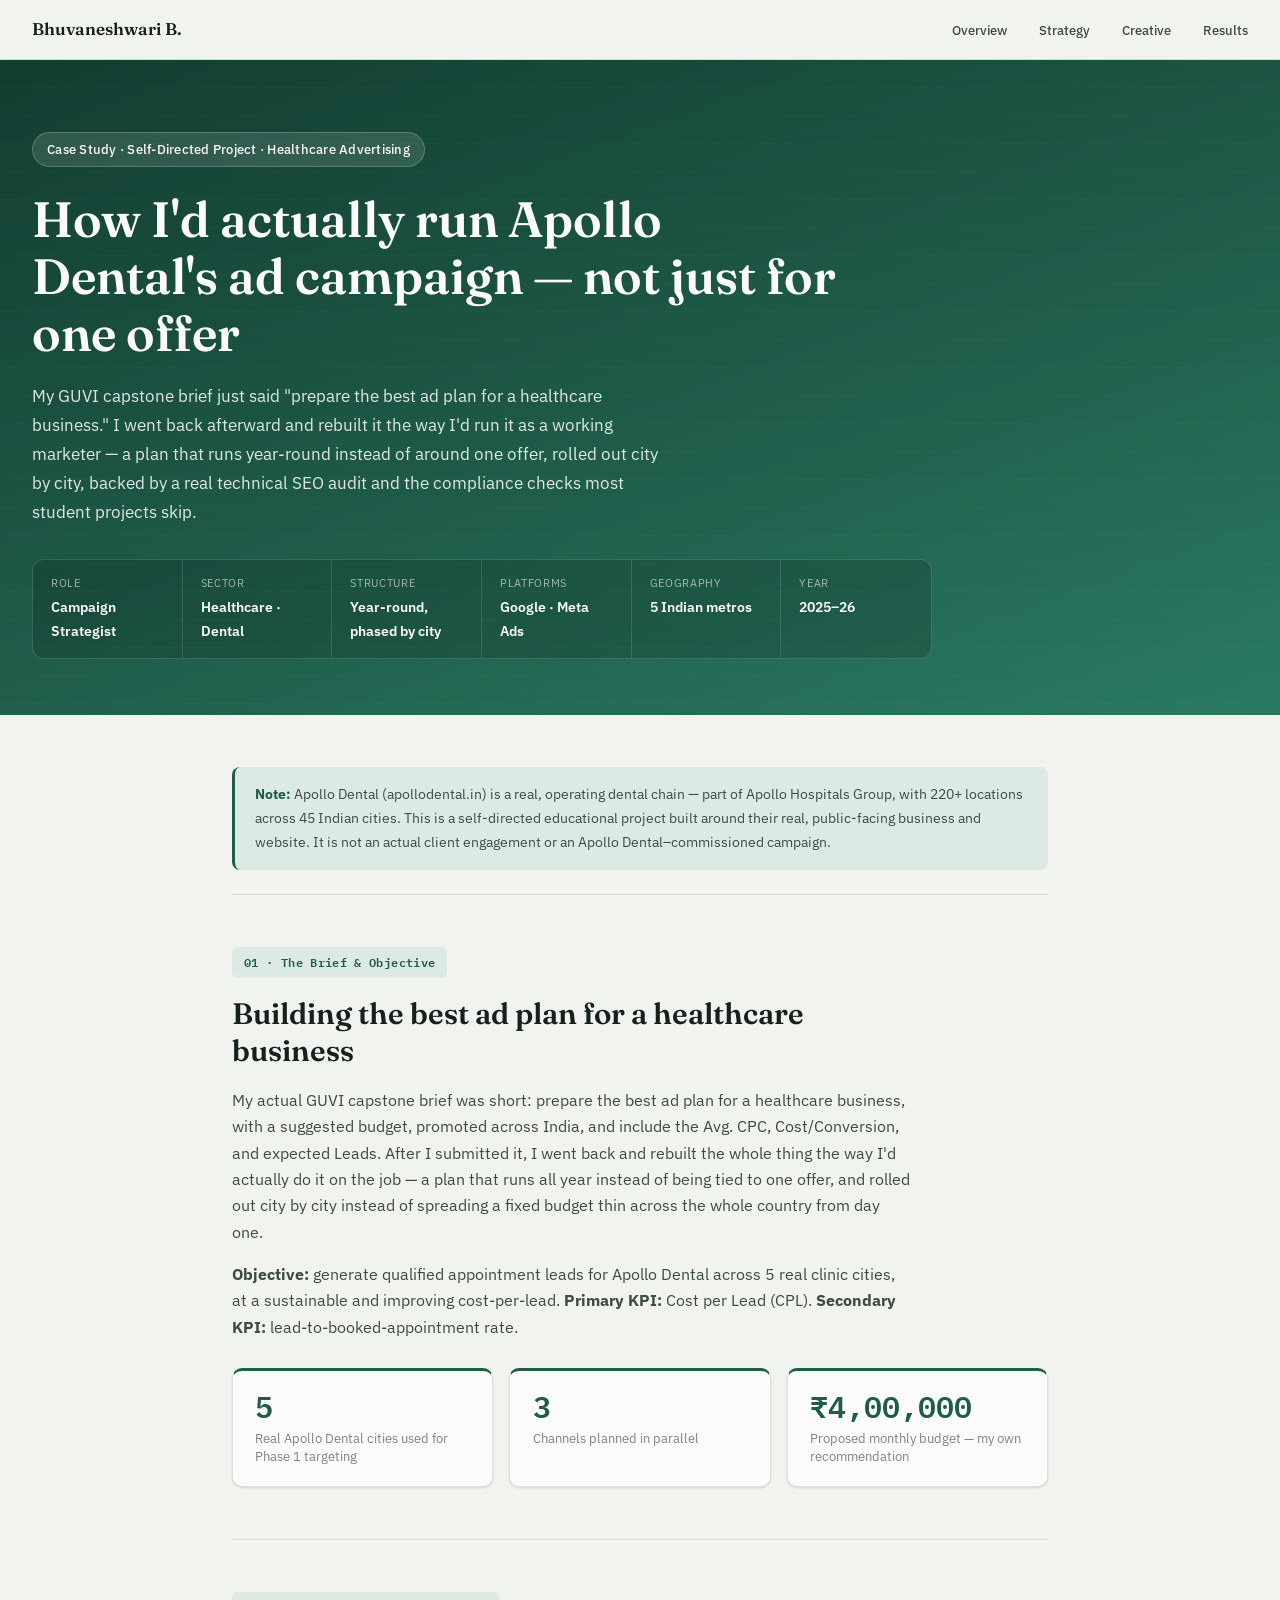
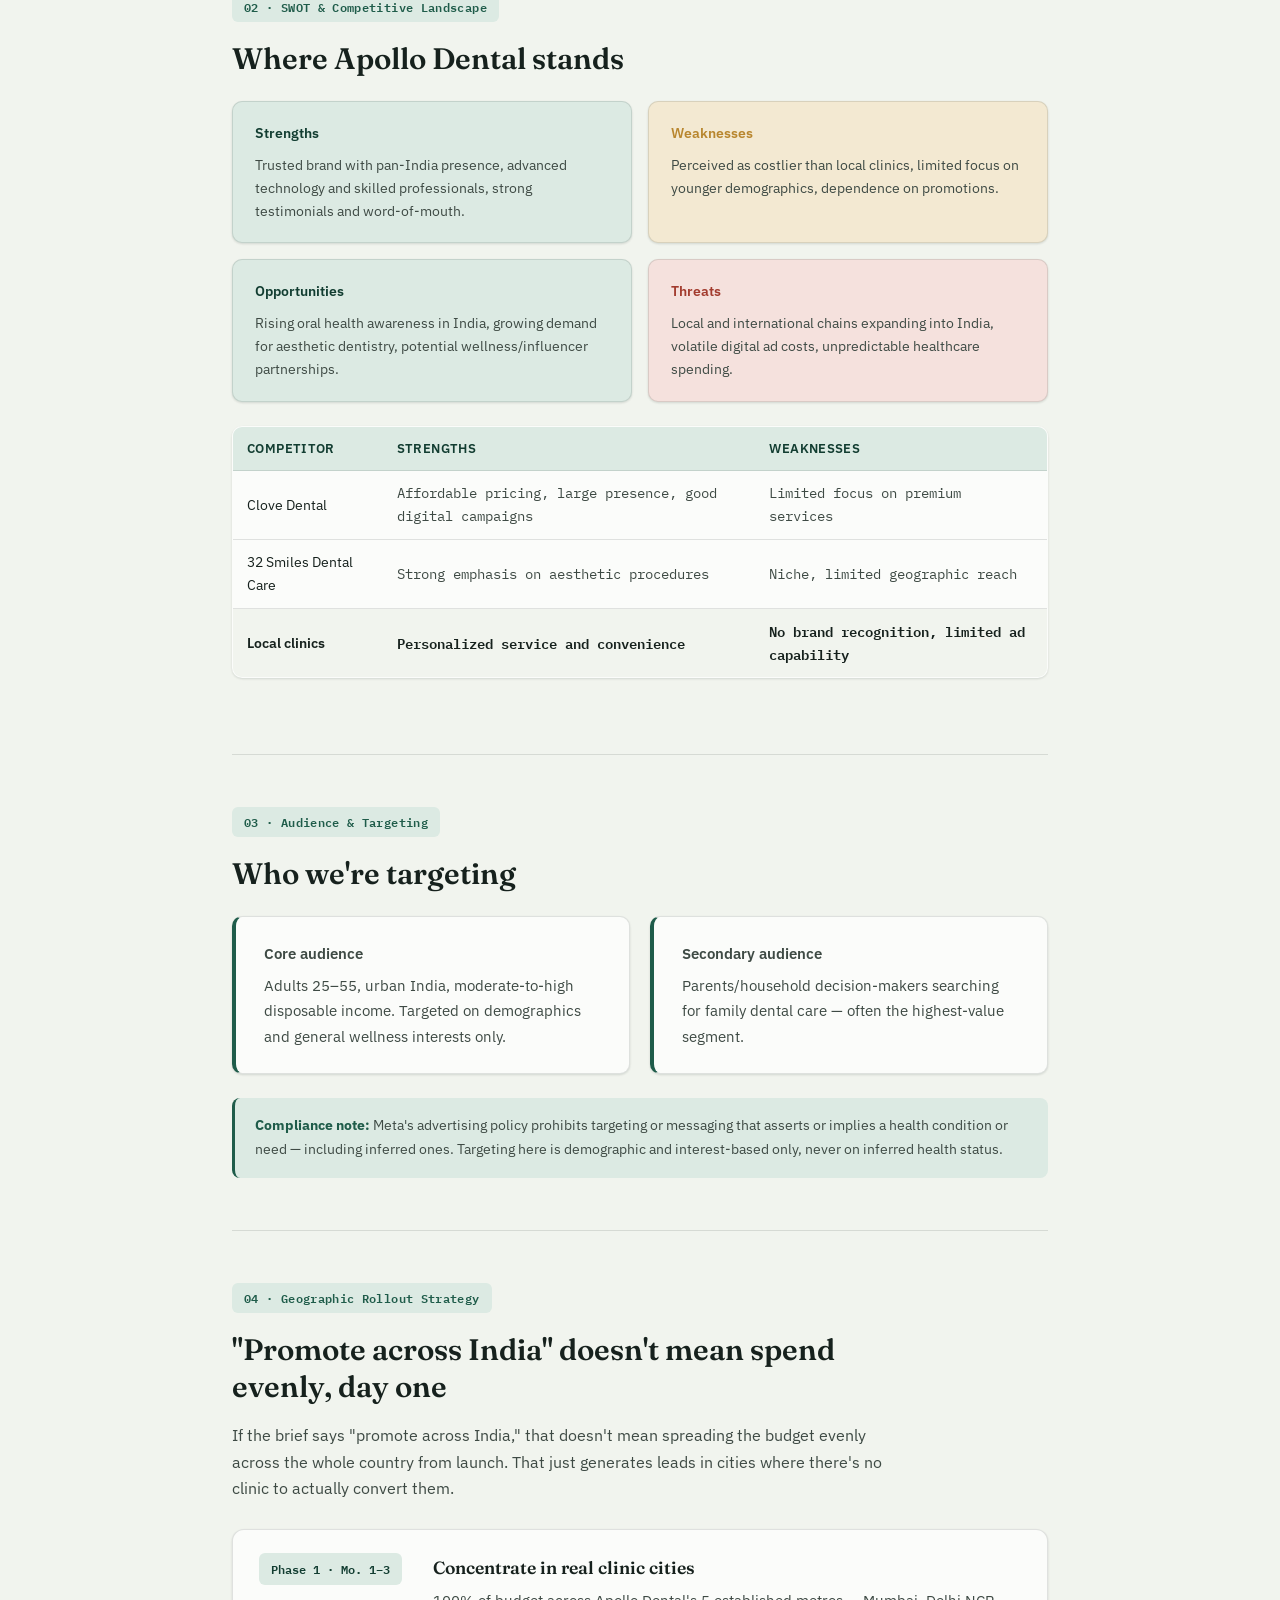
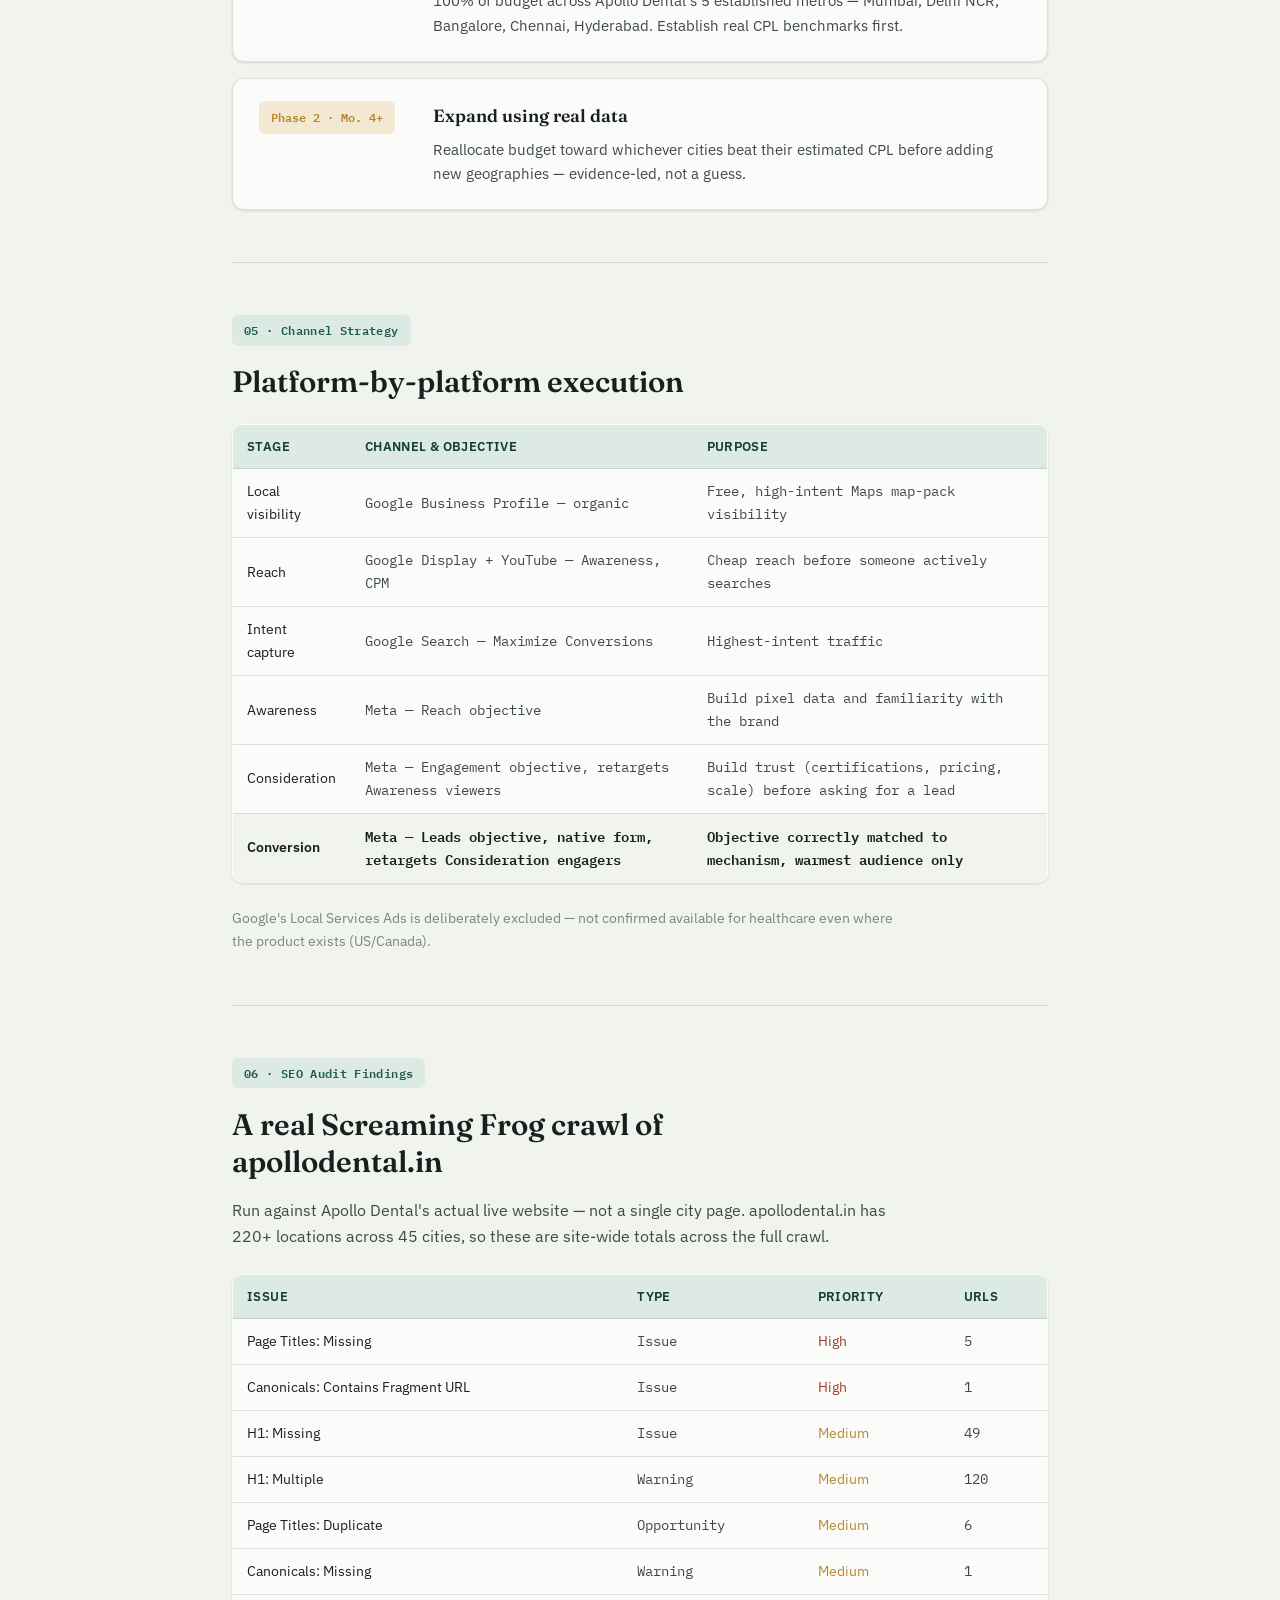
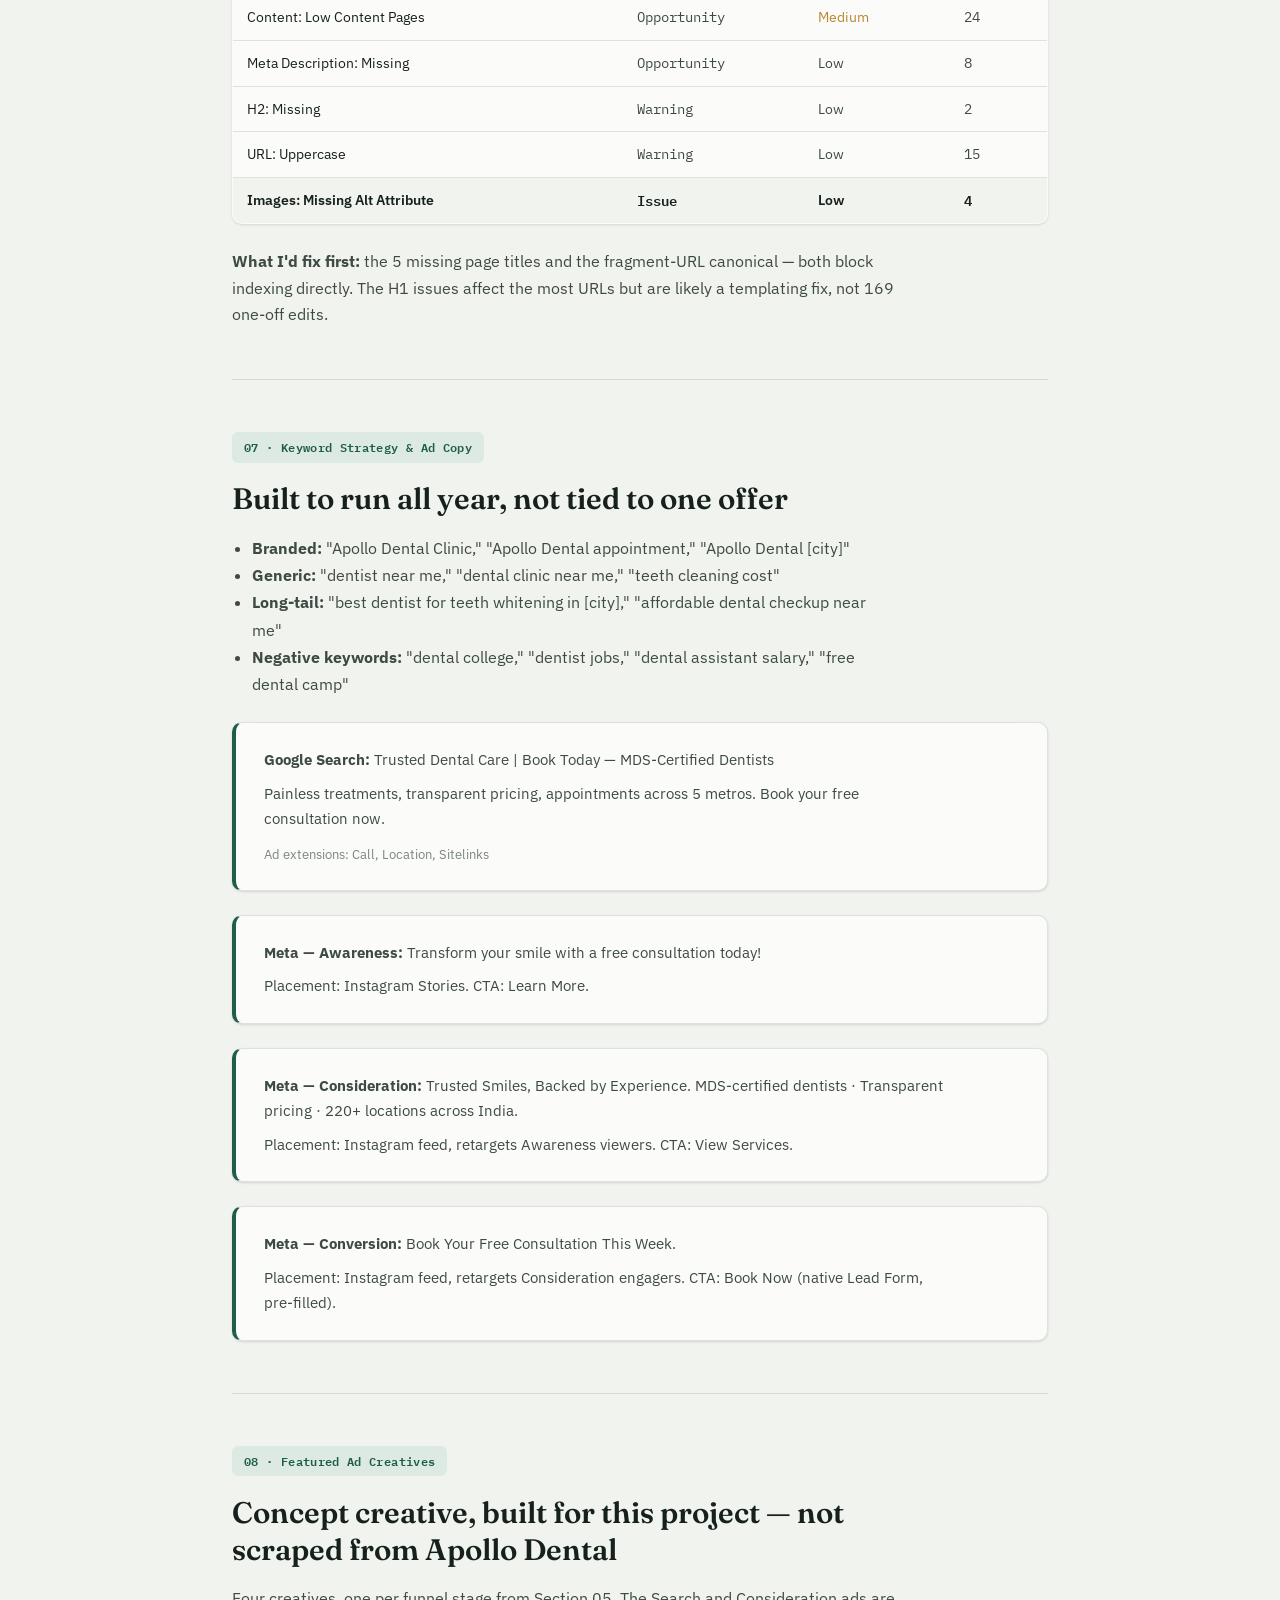
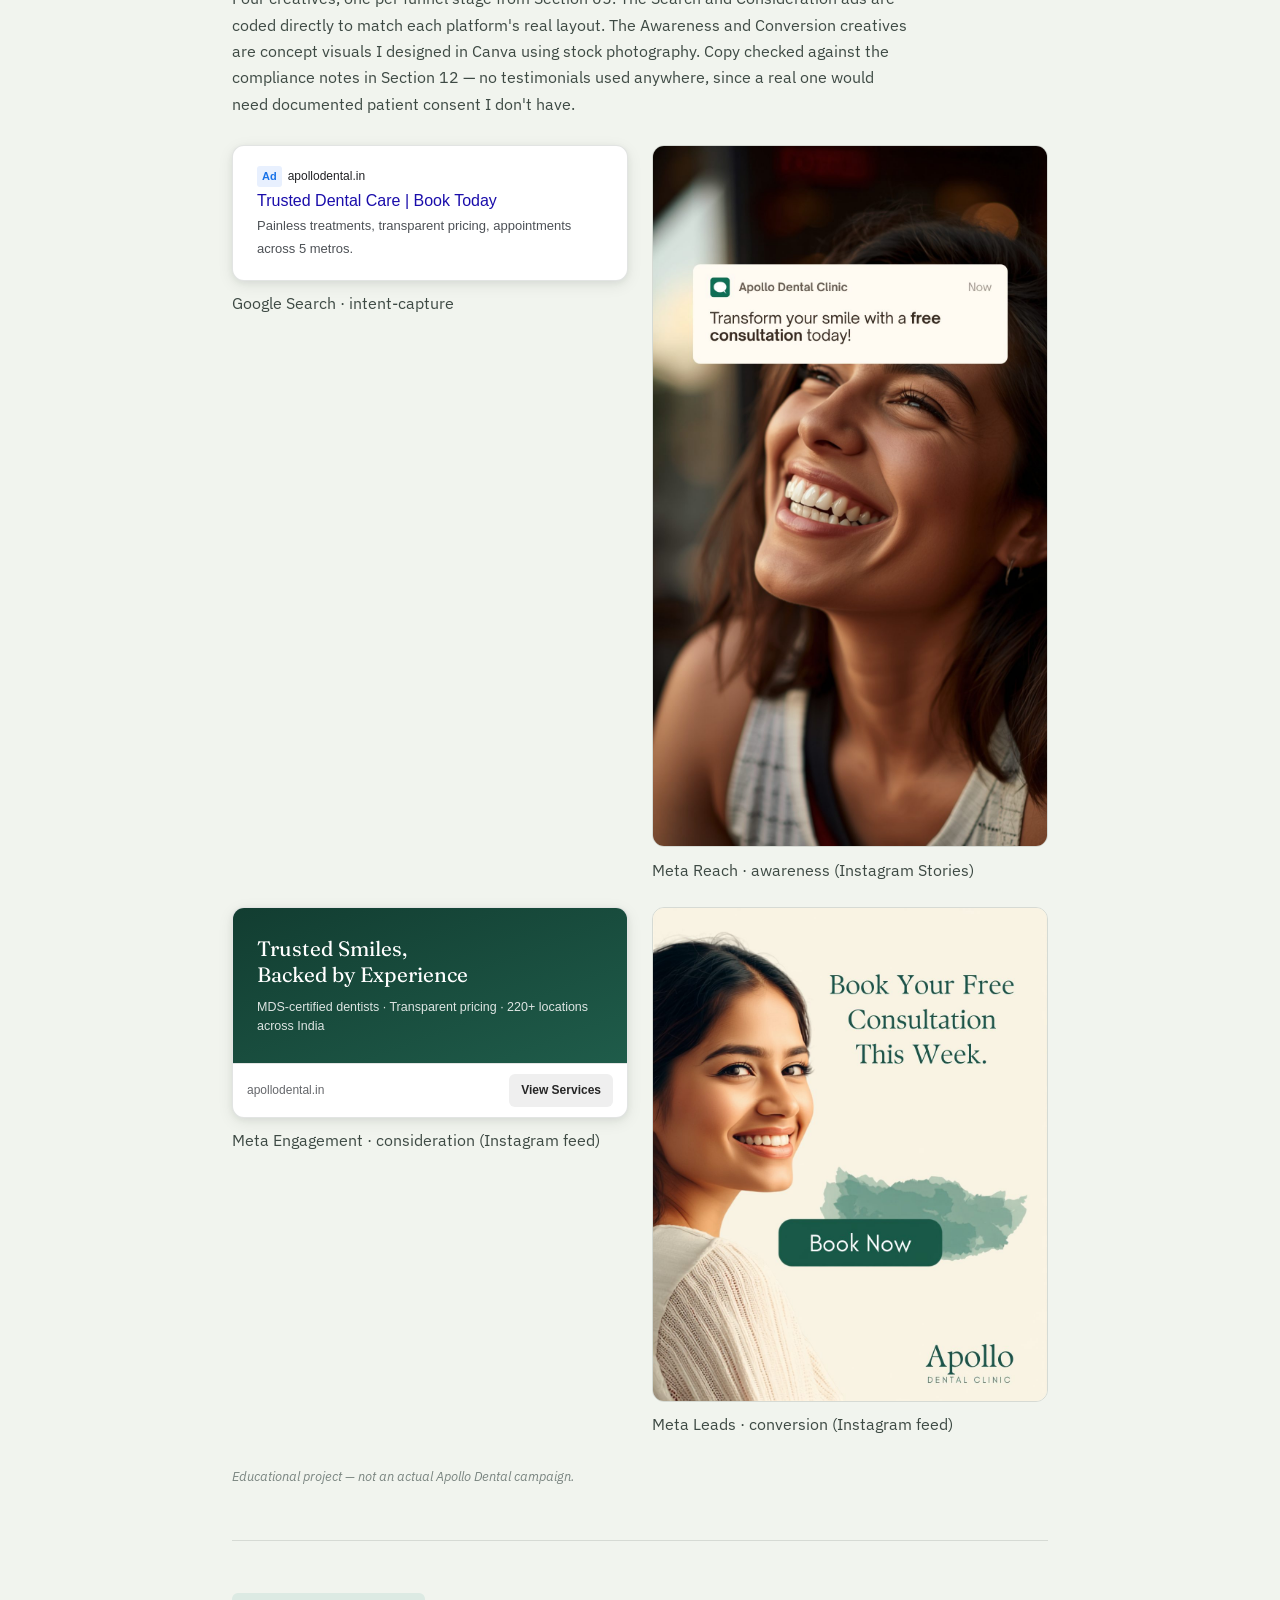
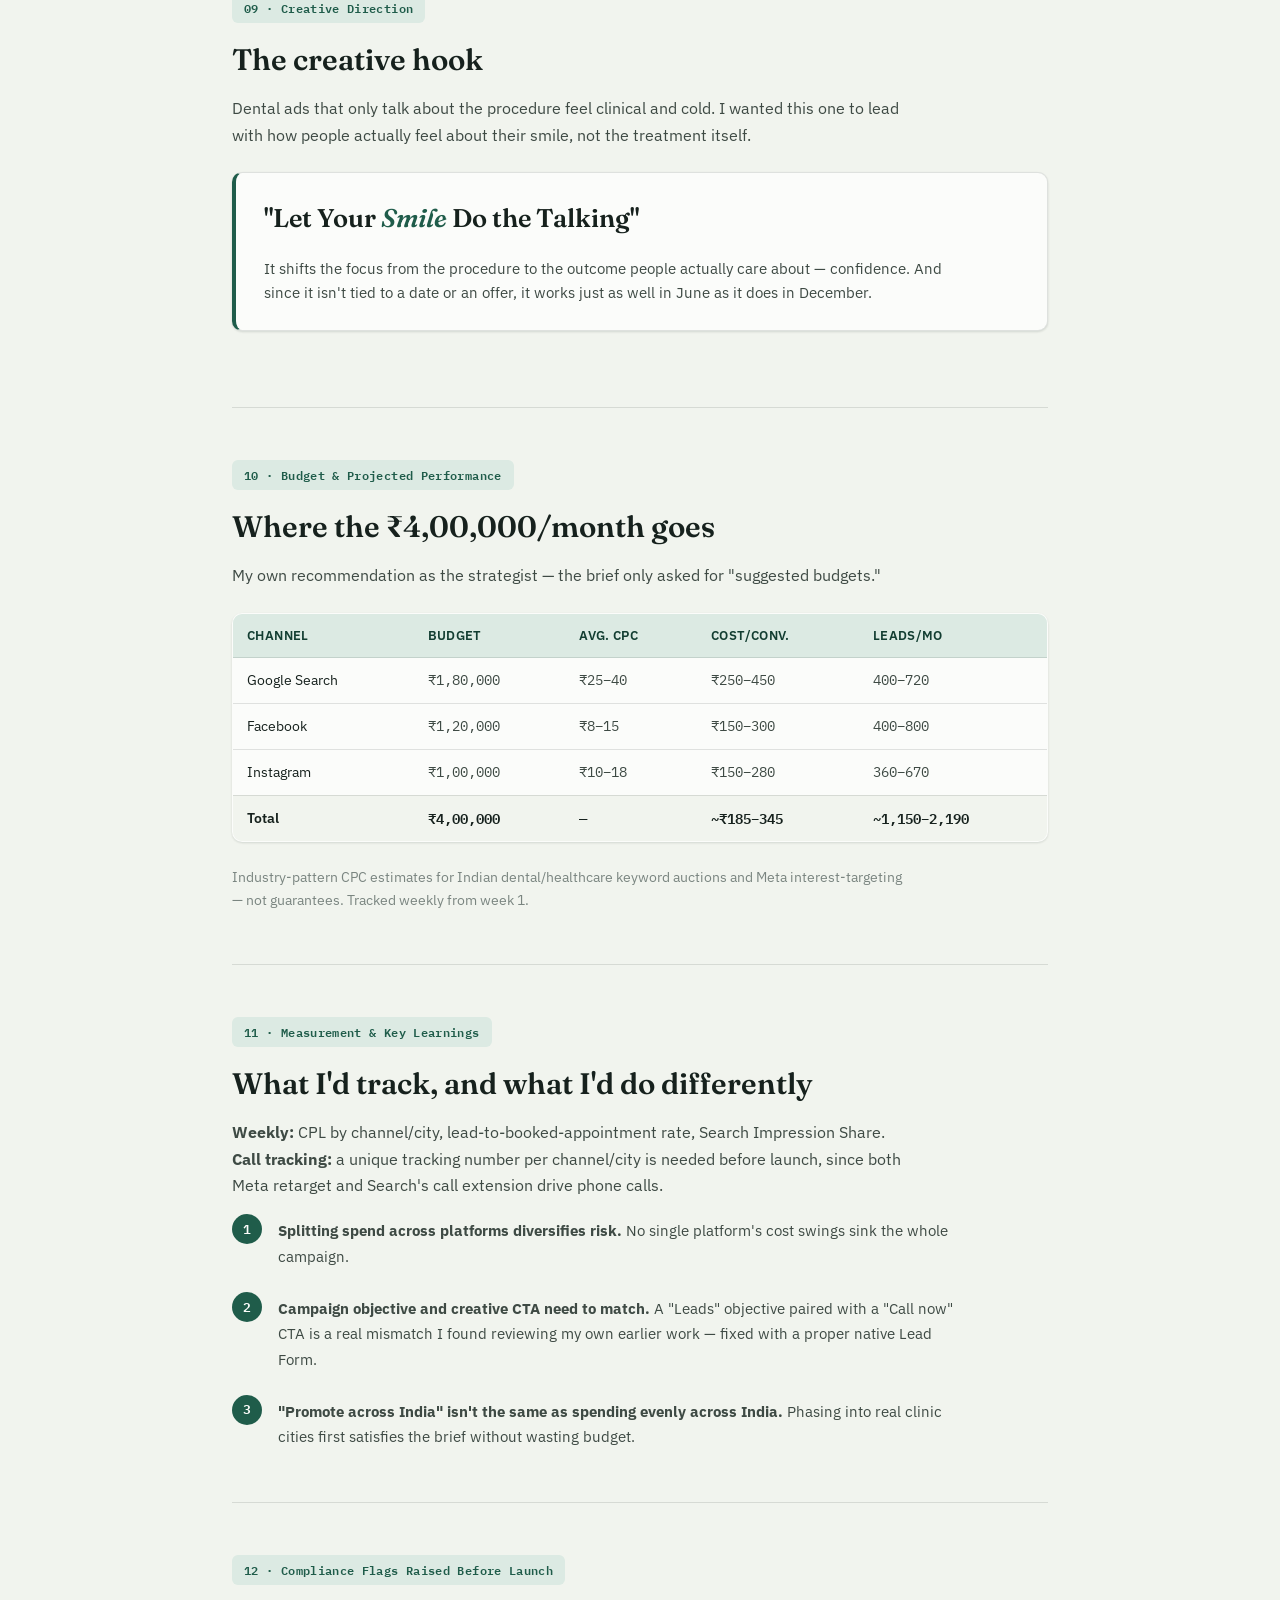
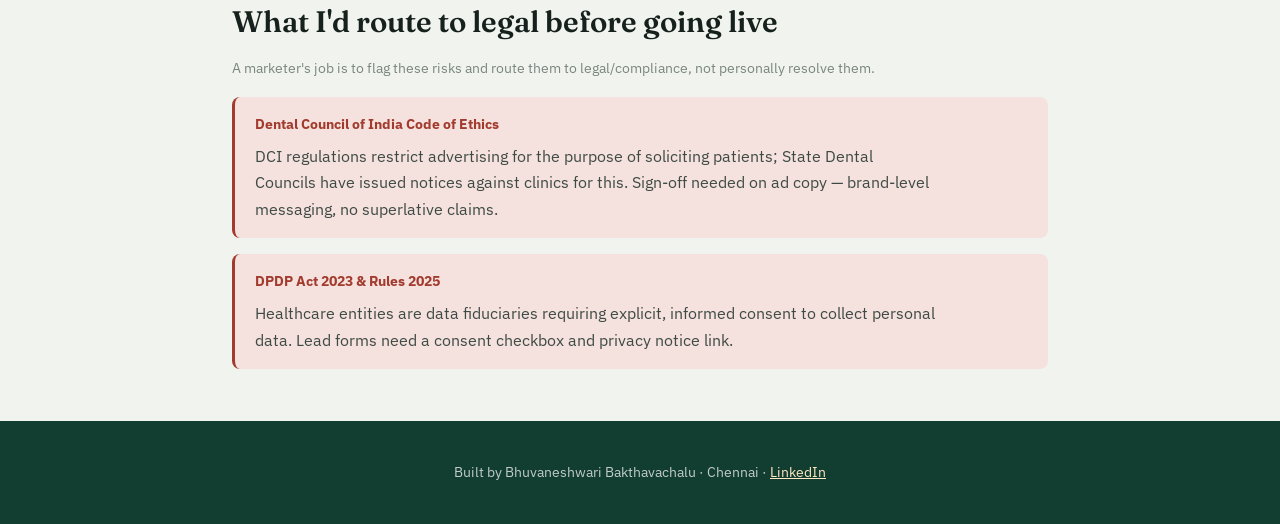
==== commit 431f6ca9: "Add files via upload" ====
--- a/case-studies/apollo-dental-case-study.html
+++ b/case-studies/apollo-dental-case-study.html
@@ -4,6 +4,13 @@
 <meta charset="UTF-8">
 <meta name="viewport" content="width=device-width, initial-scale=1.0">
 <title>Apollo Dental — Multi-City Acquisition Campaign | Bhuvaneshwari</title>
+  <link rel="icon" href="data:image/svg+xml,%3Csvg xmlns=%22http://www.w3.org/2000/svg%22 viewBox=%220 0 64 64%22%3E%3Crect width=%2264%22 height=%2264%22 rx=%2214%22 fill=%22%231f4d3a%22/%3E%3Ctext x=%2232%22 y=%2244%22 font-family=%22Georgia,serif%22 font-size=%2236%22 font-weight=%22700%22 fill=%22white%22 text-anchor=%22middle%22%3EB%3C/text%3E%3C/svg%3E" />
+  <meta name="description" content="Year-round Google and Meta ad plan for a 220+ location dental chain, with a real Screaming Frog SEO audit and compliance checks. Self-directed project by Bhuvaneshwari B." />
+  <meta property="og:type" content="website" />
+  <meta property="og:title" content="Apollo Dental — Multi-City Ad Campaign Case Study" />
+  <meta property="og:description" content="Year-round Google and Meta ad plan for a 220+ location dental chain, with a real Screaming Frog SEO audit and compliance checks. Self-directed project by Bhuvaneshwari B." />
+  <meta property="og:url" content="https://bhuvanabakthavachalu.github.io/portfolio/case-studies/apollo-dental-case-study.html" />
+  <meta name="twitter:card" content="summary" />
 <link rel="stylesheet" href="../case-study.css">
 </head>
 <body>
@@ -19,16 +26,16 @@
 </nav>
 
 <div class="hero">
-  <div class="hero-tag">Case Study · Healthcare Advertising · Self-Directed Strategic Rebuild</div>
-  <h1>Rebuilding Apollo Dental's acquisition strategy as an <em>always-on, multi-city campaign</em></h1>
-  <p class="hero-sub">An independent rebuild of my dental-industry ad plan — evergreen rather than seasonal, phased across 5 real Apollo Dental cities, with a real technical SEO audit and compliance considerations most fresher plans skip.</p>
+  <div class="hero-tag">Case Study · Self-Directed Project · Healthcare Advertising</div>
+  <h1>How I'd actually run Apollo Dental's ad campaign — not just for one offer</h1>
+  <p class="hero-sub">My GUVI capstone brief just said "prepare the best ad plan for a healthcare business." I went back afterward and rebuilt it the way I'd run it as a working marketer — a plan that runs year-round instead of around one offer, rolled out city by city, backed by a real technical SEO audit and the compliance checks most student projects skip.</p>
   <div class="hero-meta">
     <div class="meta-item"><span class="meta-label">Role</span><span class="meta-value">Campaign Strategist</span></div>
     <div class="meta-item"><span class="meta-label">Sector</span><span class="meta-value">Healthcare · Dental</span></div>
-    <div class="meta-item"><span class="meta-label">Structure</span><span class="meta-value">Always-on, multi-city</span></div>
+    <div class="meta-item"><span class="meta-label">Structure</span><span class="meta-value">Year-round, phased by city</span></div>
     <div class="meta-item"><span class="meta-label">Platforms</span><span class="meta-value">Google · Meta Ads</span></div>
     <div class="meta-item"><span class="meta-label">Geography</span><span class="meta-value">5 Indian metros</span></div>
-    <div class="meta-item"><span class="meta-label">Year</span><span class="meta-value">2026</span></div>
+    <div class="meta-item"><span class="meta-label">Year</span><span class="meta-value">2025–26</span></div>
   </div>
 </div>
 
@@ -41,11 +48,11 @@
   <div class="section" id="overview">
     <div class="section-label">01 · The Brief & Objective</div>
     <h2>Building the best ad plan for a healthcare business</h2>
-    <p>This started as a course exercise: prepare the best ad plan for a healthcare business, with a suggested budget, promoted across India, including Avg. CPC, Cost/Conversion, and expected Leads. I rebuilt it from scratch as I'd approach it professionally — an always-on plan rather than a seasonal push, phased geographically instead of spread thin nationwide on day one.</p>
+    <p>My actual GUVI capstone brief was short: prepare the best ad plan for a healthcare business, with a suggested budget, promoted across India, and include the Avg. CPC, Cost/Conversion, and expected Leads. After I submitted it, I went back and rebuilt the whole thing the way I'd actually do it on the job — a plan that runs all year instead of being tied to one offer, and rolled out city by city instead of spreading a fixed budget thin across the whole country from day one.</p>
     <p><strong>Objective:</strong> generate qualified appointment leads for Apollo Dental across 5 real clinic cities, at a sustainable and improving cost-per-lead. <strong>Primary KPI:</strong> Cost per Lead (CPL). <strong>Secondary KPI:</strong> lead-to-booked-appointment rate.</p>
     <div class="kpi-grid">
       <div class="kpi-card"><div class="kpi-number">5</div><div class="kpi-desc">Real Apollo Dental cities used for Phase 1 targeting</div></div>
-      <div class="kpi-card"><div class="kpi-number">3</div><div class="kpi-desc">Channels executed in parallel</div></div>
+      <div class="kpi-card"><div class="kpi-number">3</div><div class="kpi-desc">Channels planned in parallel</div></div>
       <div class="kpi-card"><div class="kpi-number">₹4,00,000</div><div class="kpi-desc">Proposed monthly budget — my own recommendation</div></div>
     </div>
   </div>
@@ -82,7 +89,7 @@
   <div class="section" id="strategy">
     <div class="section-label">04 · Geographic Rollout Strategy</div>
     <h2>"Promote across India" doesn't mean spend evenly, day one</h2>
-    <p>A brief that says "promote across India" doesn't mean spend evenly nationwide from launch — that wastes budget generating leads in cities with no clinic to convert them.</p>
+    <p>If the brief says "promote across India," that doesn't mean spreading the budget evenly across the whole country from launch. That just generates leads in cities where there's no clinic to actually convert them.</p>
     <div class="funnel">
       <div class="funnel-stage">
         <div class="stage-badge" style="background: var(--forest-light); color: var(--forest-dark);">Phase 1 · Mo. 1–3</div>
@@ -104,8 +111,9 @@
         <tr><td>Local visibility</td><td>Google Business Profile — organic</td><td>Free, high-intent Maps map-pack visibility</td></tr>
         <tr><td>Reach</td><td>Google Display + YouTube — Awareness, CPM</td><td>Cheap reach before someone actively searches</td></tr>
         <tr><td>Intent capture</td><td>Google Search — Maximize Conversions</td><td>Highest-intent traffic</td></tr>
-        <tr><td>Cold social</td><td>Meta — Reach objective</td><td>Build pixel data and familiarity</td></tr>
-        <tr><td>Warm retarget</td><td>Meta — Leads objective, native form</td><td>Objective correctly matched to mechanism</td></tr>
+        <tr><td>Awareness</td><td>Meta — Reach objective</td><td>Build pixel data and familiarity with the brand</td></tr>
+        <tr><td>Consideration</td><td>Meta — Engagement objective, retargets Awareness viewers</td><td>Build trust (certifications, pricing, scale) before asking for a lead</td></tr>
+        <tr><td>Conversion</td><td>Meta — Leads objective, native form, retargets Consideration engagers</td><td>Objective correctly matched to mechanism, warmest audience only</td></tr>
       </tbody>
     </table>
     <p style="font-size: 13.5px; color: var(--ink-muted);">Google's Local Services Ads is deliberately excluded — not confirmed available for healthcare even where the product exists (US/Canada).</p>
@@ -126,6 +134,7 @@
         <tr><td>Canonicals: Missing</td><td>Warning</td><td style="color: var(--brass); font-family: var(--sans);">Medium</td><td>1</td></tr>
         <tr><td>Content: Low Content Pages</td><td>Opportunity</td><td style="color: var(--brass); font-family: var(--sans);">Medium</td><td>24</td></tr>
         <tr><td>Meta Description: Missing</td><td>Opportunity</td><td style="font-family: var(--sans);">Low</td><td>8</td></tr>
+        <tr><td>H2: Missing</td><td>Warning</td><td style="font-family: var(--sans);">Low</td><td>2</td></tr>
         <tr><td>URL: Uppercase</td><td>Warning</td><td style="font-family: var(--sans);">Low</td><td>15</td></tr>
         <tr><td>Images: Missing Alt Attribute</td><td>Issue</td><td style="font-family: var(--sans);">Low</td><td>4</td></tr>
       </tbody>
@@ -135,7 +144,7 @@
 
   <div class="section">
     <div class="section-label">07 · Keyword Strategy & Ad Copy</div>
-    <h2>Evergreen — not tied to any seasonal offer</h2>
+    <h2>Built to run all year, not tied to one offer</h2>
     <ul style="color: var(--ink-soft); margin: 0 0 1.25rem 1.25rem; max-width: 640px;">
       <li><strong>Branded:</strong> "Apollo Dental Clinic," "Apollo Dental appointment," "Apollo Dental [city]"</li>
       <li><strong>Generic:</strong> "dentist near me," "dental clinic near me," "teeth cleaning cost"</li>
@@ -143,14 +152,15 @@
       <li><strong>Negative keywords:</strong> "dental college," "dentist jobs," "dental assistant salary," "free dental camp"</li>
     </ul>
     <div class="creative-box"><p style="margin-bottom: 0.5rem;"><strong>Google Search:</strong> Trusted Dental Care | Book Today — MDS-Certified Dentists</p><p style="margin: 0;">Painless treatments, transparent pricing, appointments across 5 metros. Book your free consultation now.</p><p style="margin-top: 0.75rem; font-size: 13px; color: var(--ink-muted);">Ad extensions: Call, Location, Sitelinks</p></div>
-    <div class="creative-box"><p style="margin-bottom: 0.5rem;"><strong>Meta — Cold Reach:</strong> Your smile deserves expert care. MDS-certified dentists across 5 Indian cities.</p><p style="margin: 0;">CTA: Learn More</p></div>
-    <div class="creative-box" style="margin-bottom: 0;"><p style="margin-bottom: 0.5rem;"><strong>Meta — Warm Retarget:</strong> Still thinking about that dental visit? Book a free consultation — quick, easy, no waiting rooms.</p><p style="margin: 0;">CTA: Book Now (native Lead Form, pre-filled)</p></div>
+    <div class="creative-box"><p style="margin-bottom: 0.5rem;"><strong>Meta — Awareness:</strong> Transform your smile with a free consultation today!</p><p style="margin: 0;">Placement: Instagram Stories. CTA: Learn More.</p></div>
+    <div class="creative-box"><p style="margin-bottom: 0.5rem;"><strong>Meta — Consideration:</strong> Trusted Smiles, Backed by Experience. MDS-certified dentists · Transparent pricing · 220+ locations across India.</p><p style="margin: 0;">Placement: Instagram feed, retargets Awareness viewers. CTA: View Services.</p></div>
+    <div class="creative-box" style="margin-bottom: 0;"><p style="margin-bottom: 0.5rem;"><strong>Meta — Conversion:</strong> Book Your Free Consultation This Week.</p><p style="margin: 0;">Placement: Instagram feed, retargets Consideration engagers. CTA: Book Now (native Lead Form, pre-filled).</p></div>
   </div>
 
   <div class="section" id="creatives-gallery">
     <div class="section-label">08 · Featured Ad Creatives</div>
-    <h2>Coded mockups, not AI-generated images</h2>
-    <p>Generic initials instead of a scraped logo, language checked against the compliance notes in Section 12.</p>
+    <h2>Concept creative, built for this project — not scraped from Apollo Dental</h2>
+    <p>Four creatives, one per funnel stage from Section 05. The Search and Consideration ads are coded directly to match each platform's real layout. The Awareness and Conversion creatives are concept visuals I designed in Canva using stock photography. Copy checked against the compliance notes in Section 12 — no testimonials used anywhere, since a real one would need documented patient consent I don't have.</p>
     <div class="creatives-row">
       <div>
         <div class="ad-mock" style="padding: 1.25rem 1.5rem;">
@@ -161,27 +171,22 @@
         <p class="ad-caption">Google Search · intent-capture</p>
       </div>
       <div>
-        <div class="ad-mock">
-          <div style="display: flex; align-items: center; gap: 8px; padding: 12px 14px;">
-            <div style="width: 32px; height: 32px; border-radius: 50%; background: var(--forest-light); display: flex; align-items: center; justify-content: center; color: var(--forest); font-weight: 700;">A</div>
-            <div><div style="font-size: 13px; font-weight: 600;">Apollo Dental</div><div style="font-size: 11px; color: #65676b;">Sponsored</div></div>
+        <img src="../assets/apollo-ad-awareness.jpg" alt="Apollo Dental awareness creative — Instagram Stories" style="width: 100%; border-radius: 12px; border: 1px solid var(--border); display: block;">
+        <p class="ad-caption">Meta Reach · awareness (Instagram Stories)</p>
+      </div>
+      <div>
+        <div class="ad-mock" style="padding: 0;">
+          <div style="background: linear-gradient(160deg, var(--forest-dark), var(--forest)); padding: 1.75rem 1.5rem; color: #fff;">
+            <div style="font-family: var(--serif); font-size: 1.3rem; line-height: 1.25; margin-bottom: 0.6rem;">Trusted Smiles,<br>Backed by Experience</div>
+            <div style="font-size: 12.5px; opacity: 0.85; line-height: 1.5;">MDS-certified dentists · Transparent pricing · 220+ locations across India</div>
           </div>
-          <div style="padding: 0 14px 10px; font-size: 13px;">Your smile deserves expert care. MDS-certified dentists across 5 Indian cities.</div>
-          <div style="background: linear-gradient(135deg,#eaf6f1,#d9ede4); padding: 2rem 1.5rem; text-align: center;"><div style="font-family: var(--serif); font-size: 1.35rem; color: var(--forest);">Let Your Smile Do the Talking</div></div>
-          <div style="display: flex; align-items: center; justify-content: space-between; padding: 10px 14px; border-top: 1px solid var(--border);"><div style="font-size: 12px; color: #65676b;">apollodental.in</div><div style="background: #e7f3ff; color: #1877f2; font-size: 13px; font-weight: 600; padding: 6px 12px; border-radius: 6px;">Learn More</div></div>
+          <div style="display: flex; align-items: center; justify-content: space-between; padding: 10px 14px; border-top: 1px solid var(--border);"><div style="font-size: 12px; color: #65676b;">apollodental.in</div><div style="background: #efefef; color: #262626; font-size: 12px; font-weight: 600; padding: 6px 12px; border-radius: 6px;">View Services</div></div>
         </div>
-        <p class="ad-caption">Facebook feed · cold reach</p>
-      </div>
-      <div>
-        <div class="ad-mock">
-          <div style="display: flex; align-items: center; gap: 8px; padding: 10px 12px;">
-            <div style="width: 28px; height: 28px; border-radius: 50%; background: var(--forest-light); display: flex; align-items: center; justify-content: center; color: var(--forest); font-weight: 700; font-size: 12px;">A</div>
-            <div style="font-size: 13px; font-weight: 600;">apollodental <span style="font-weight: 400; color: #8e8e8e;">· Sponsored</span></div>
-          </div>
-          <div style="background: linear-gradient(160deg,#1F5C4A,#2A7A63); padding: 1.75rem 1.25rem; text-align: center; color: #fff;"><div style="font-family: var(--serif); font-size: 1.25rem; margin-bottom: 8px;">Still thinking about it?</div><div style="font-size: 12px; opacity: 0.9;">Book a free consultation — quick, easy, no waiting rooms.</div></div>
-          <div style="padding: 10px 12px;"><span style="display: inline-block; background: #efefef; color: #262626; font-size: 12px; font-weight: 600; padding: 6px 14px; border-radius: 6px;">Book Now</span></div>
-        </div>
-        <p class="ad-caption">Instagram feed · warm retarget</p>
+        <p class="ad-caption">Meta Engagement · consideration (Instagram feed)</p>
+      </div>
+      <div>
+        <img src="../assets/apollo-ad-convert.jpg" alt="Apollo Dental conversion creative — Book Now CTA" style="width: 100%; border-radius: 12px; border: 1px solid var(--border); display: block;">
+        <p class="ad-caption">Meta Leads · conversion (Instagram feed)</p>
       </div>
     </div>
     <p style="font-size: 13px; color: var(--ink-muted); font-style: italic;">Educational project — not an actual Apollo Dental campaign.</p>
@@ -190,10 +195,10 @@
   <div class="section" id="creative">
     <div class="section-label">09 · Creative Direction</div>
     <h2>The creative hook</h2>
-    <p>Effective healthcare advertising avoids clinical coldness.</p>
+    <p>Dental ads that only talk about the procedure feel clinical and cold. I wanted this one to lead with how people actually feel about their smile, not the treatment itself.</p>
     <div class="creative-box">
       <div class="creative-hook">"Let Your <span>Smile</span> Do the Talking"</div>
-      <div class="creative-rationale"><p>Shifts focus from dental procedures to the outcome people actually care about — confidence and presence. Unlike a seasonal hook, it isn't tied to any date, so it works as a genuine always-on line.</p></div>
+      <div class="creative-rationale"><p>It shifts the focus from the procedure to the outcome people actually care about — confidence. And since it isn't tied to a date or an offer, it works just as well in June as it does in December.</p></div>
     </div>
   </div>
 
@@ -207,7 +212,7 @@
         <tr><td>Google Search</td><td>₹1,80,000</td><td>₹25–40</td><td>₹250–450</td><td>400–720</td></tr>
         <tr><td>Facebook</td><td>₹1,20,000</td><td>₹8–15</td><td>₹150–300</td><td>400–800</td></tr>
         <tr><td>Instagram</td><td>₹1,00,000</td><td>₹10–18</td><td>₹150–280</td><td>360–670</td></tr>
-        <tr><td>Total</td><td>₹4,00,000</td><td>—</td><td>~₹190–260</td><td>~1,150–2,190</td></tr>
+        <tr><td>Total</td><td>₹4,00,000</td><td>—</td><td>~₹185–345</td><td>~1,150–2,190</td></tr>
       </tbody>
     </table>
     <p style="font-size: 13.5px; color: var(--ink-muted);">Industry-pattern CPC estimates for Indian dental/healthcare keyword auctions and Meta interest-targeting — not guarantees. Tracked weekly from week 1.</p>
--- a/case-study.css
+++ b/case-study.css
@@ -301,3 +301,10 @@
   .hero { padding: 3rem 1.25rem 2.5rem; }
   nav { padding: 0 1.25rem; }
 }
+
+/* Phones: keep the page from scrolling sideways */
+@media (max-width: 640px) {
+  .nav-links { display: none; }
+  table.ledger { display: block; overflow-x: auto; -webkit-overflow-scrolling: touch; }
+  table.ledger th, table.ledger td { white-space: nowrap; }
+}
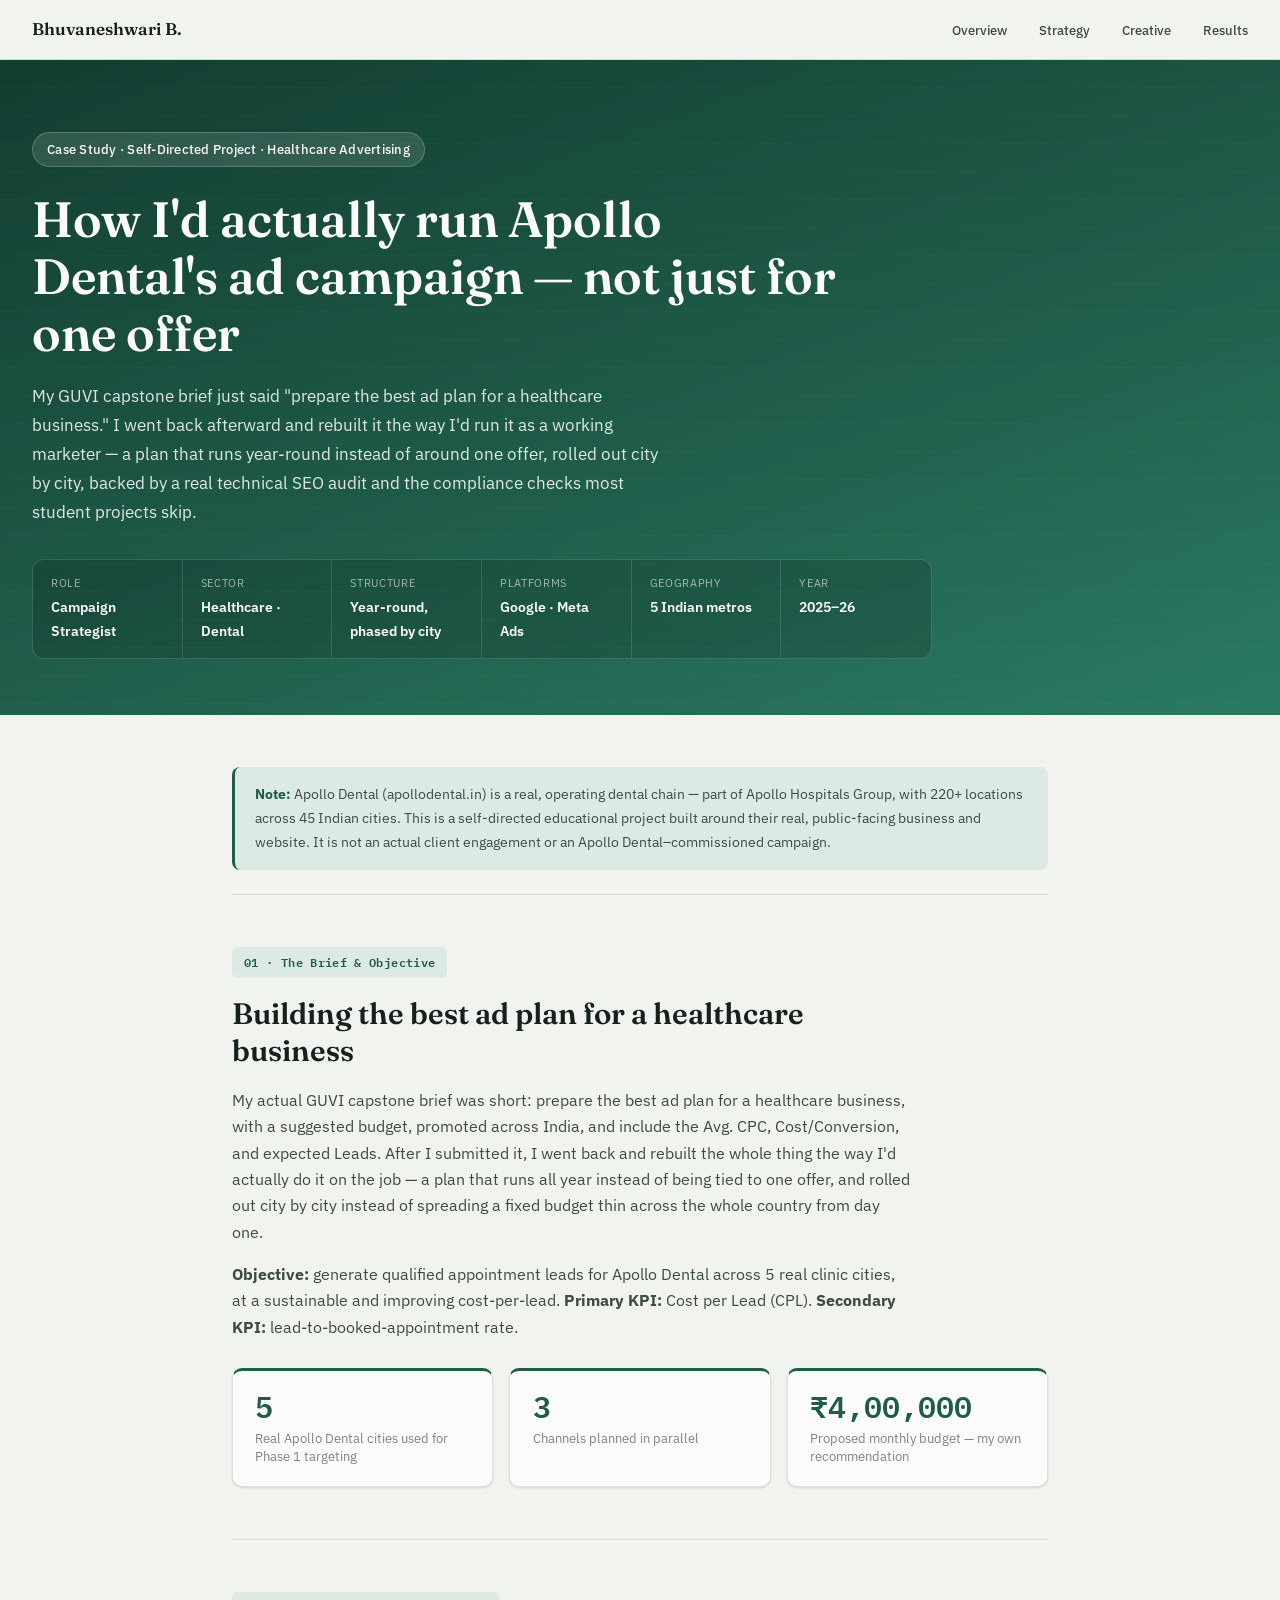
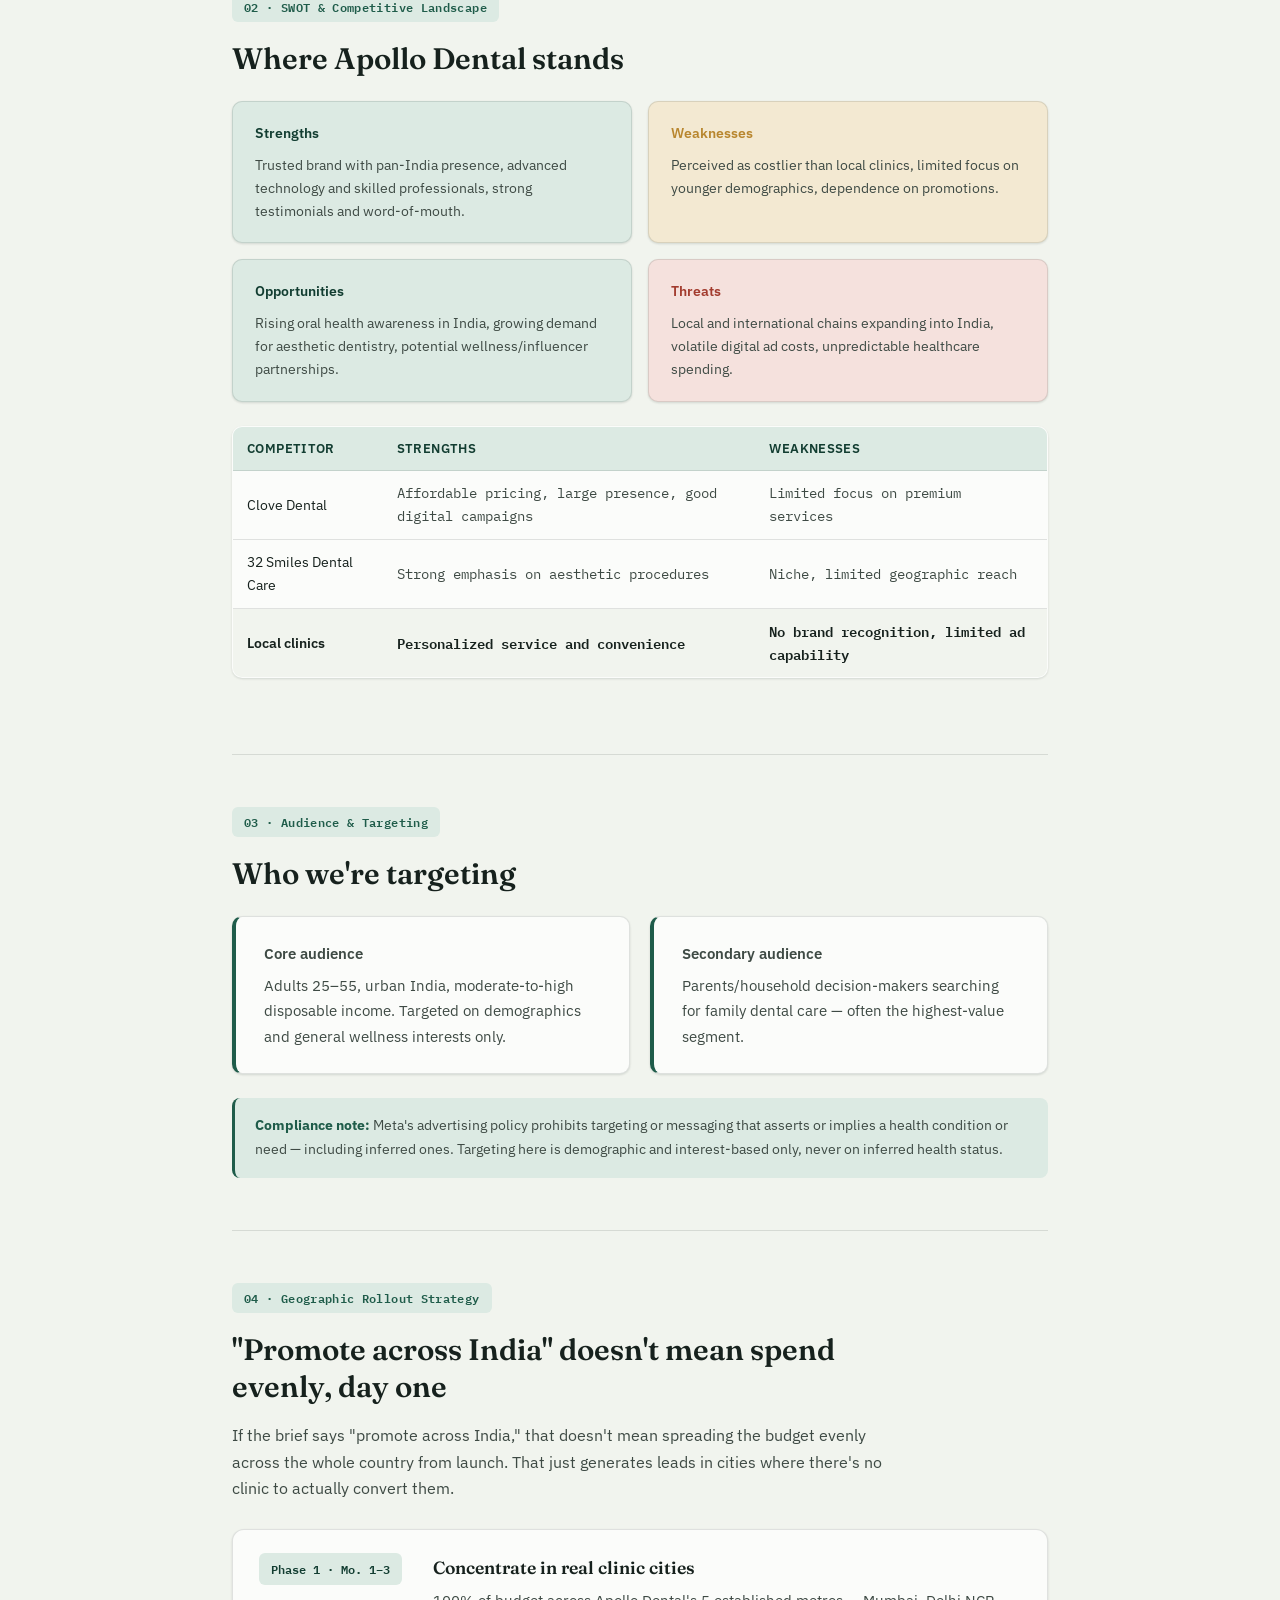
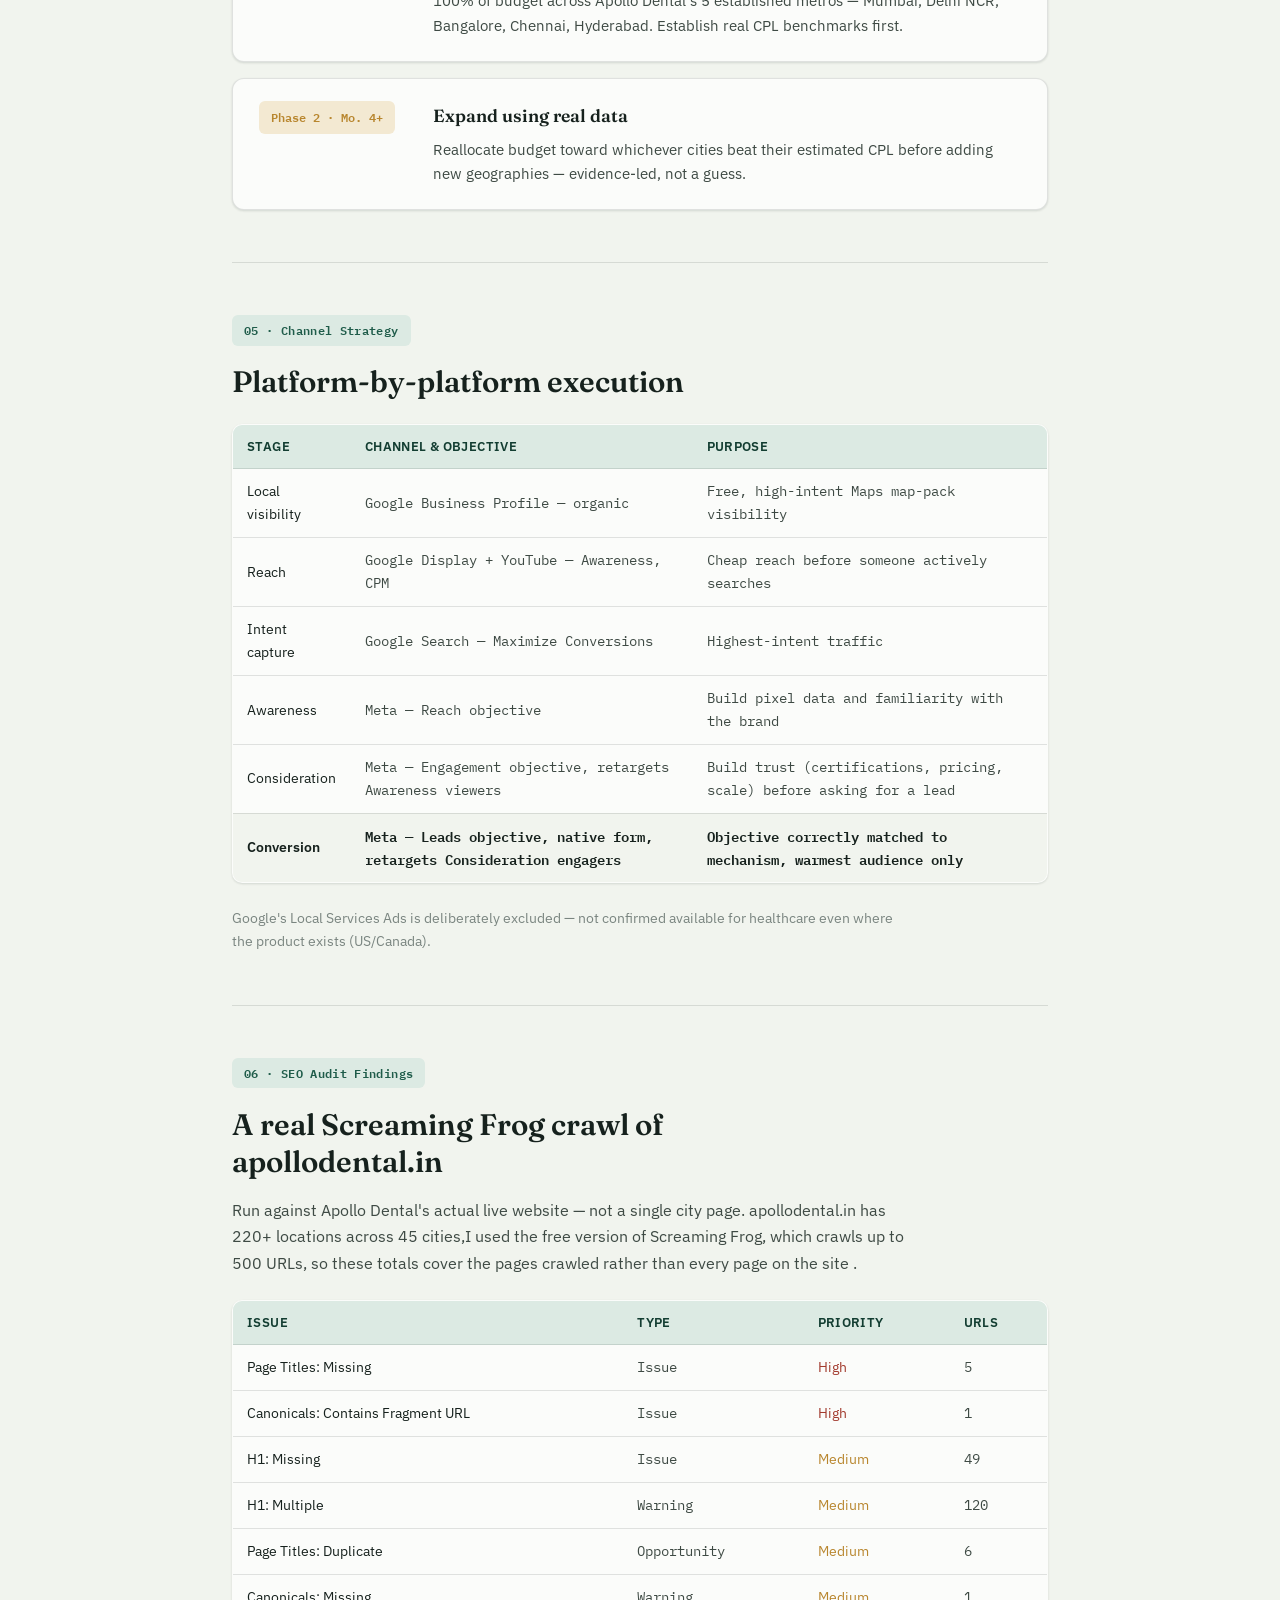
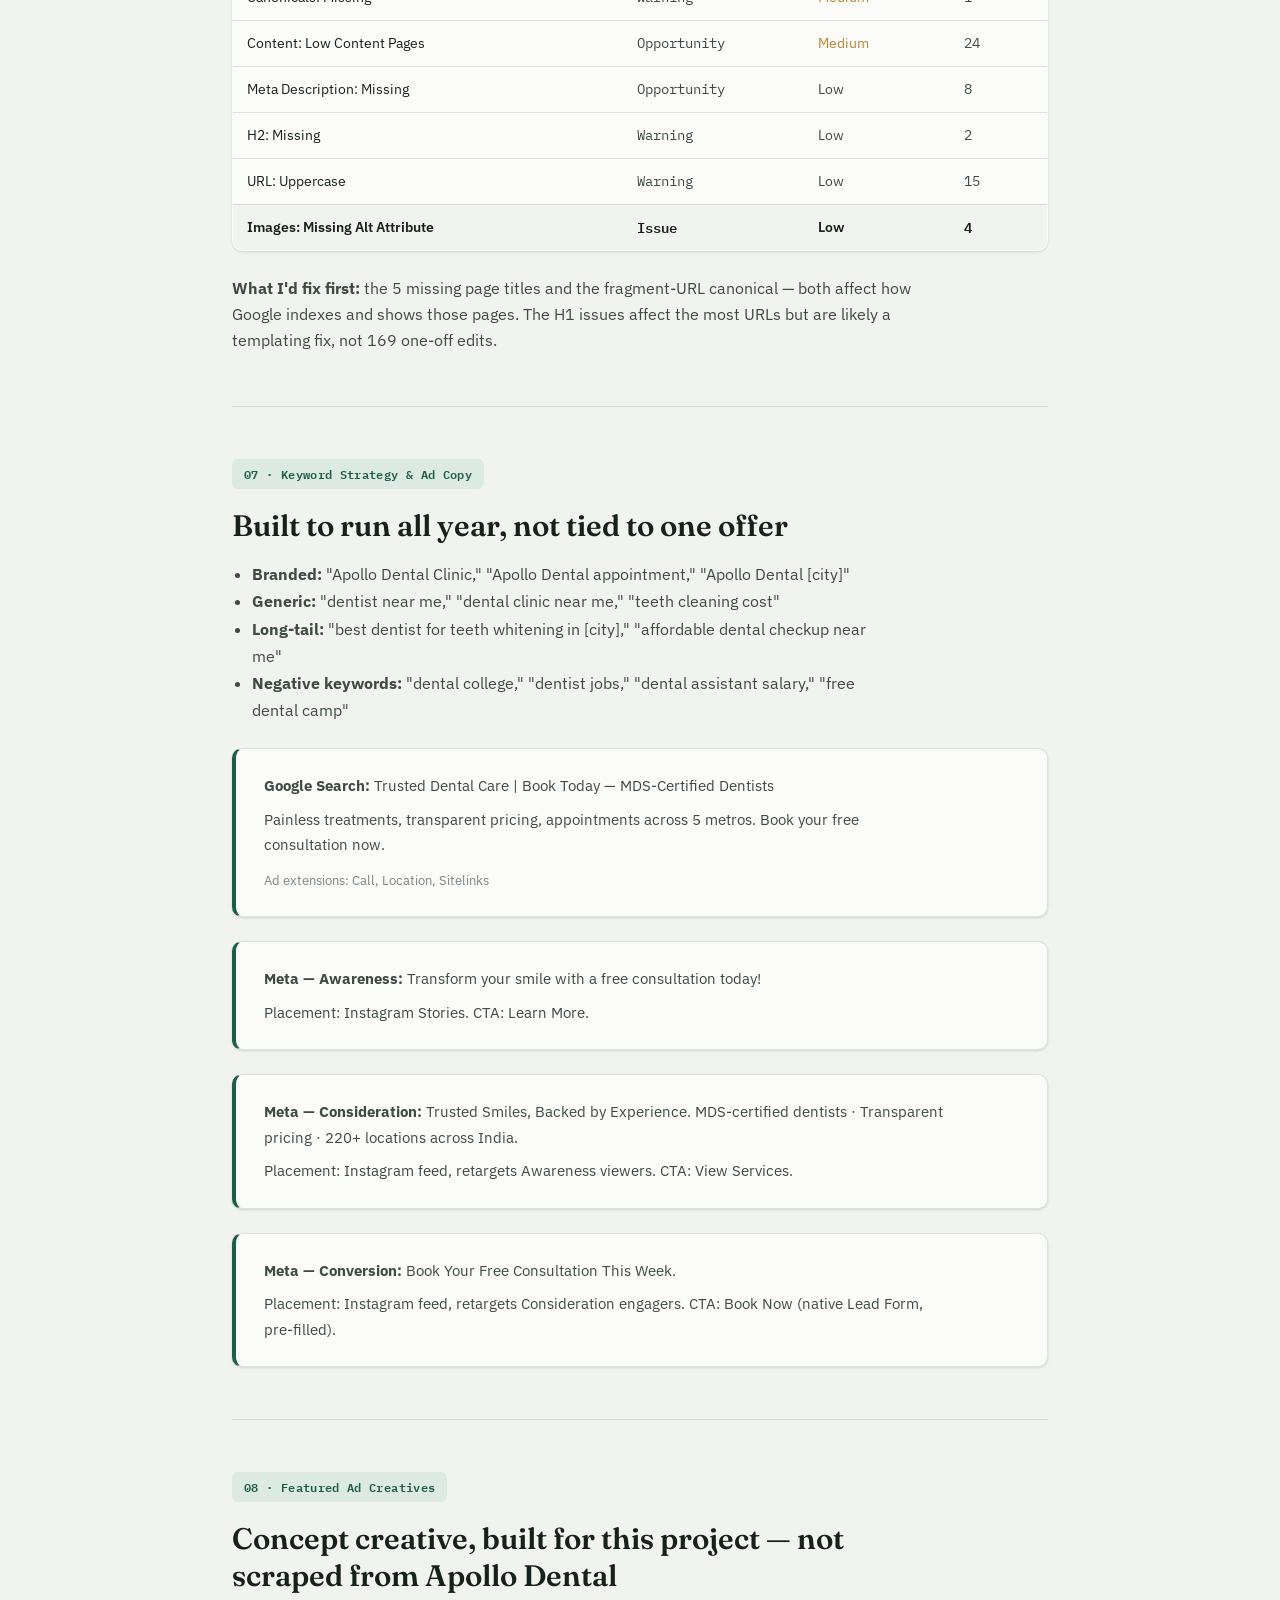
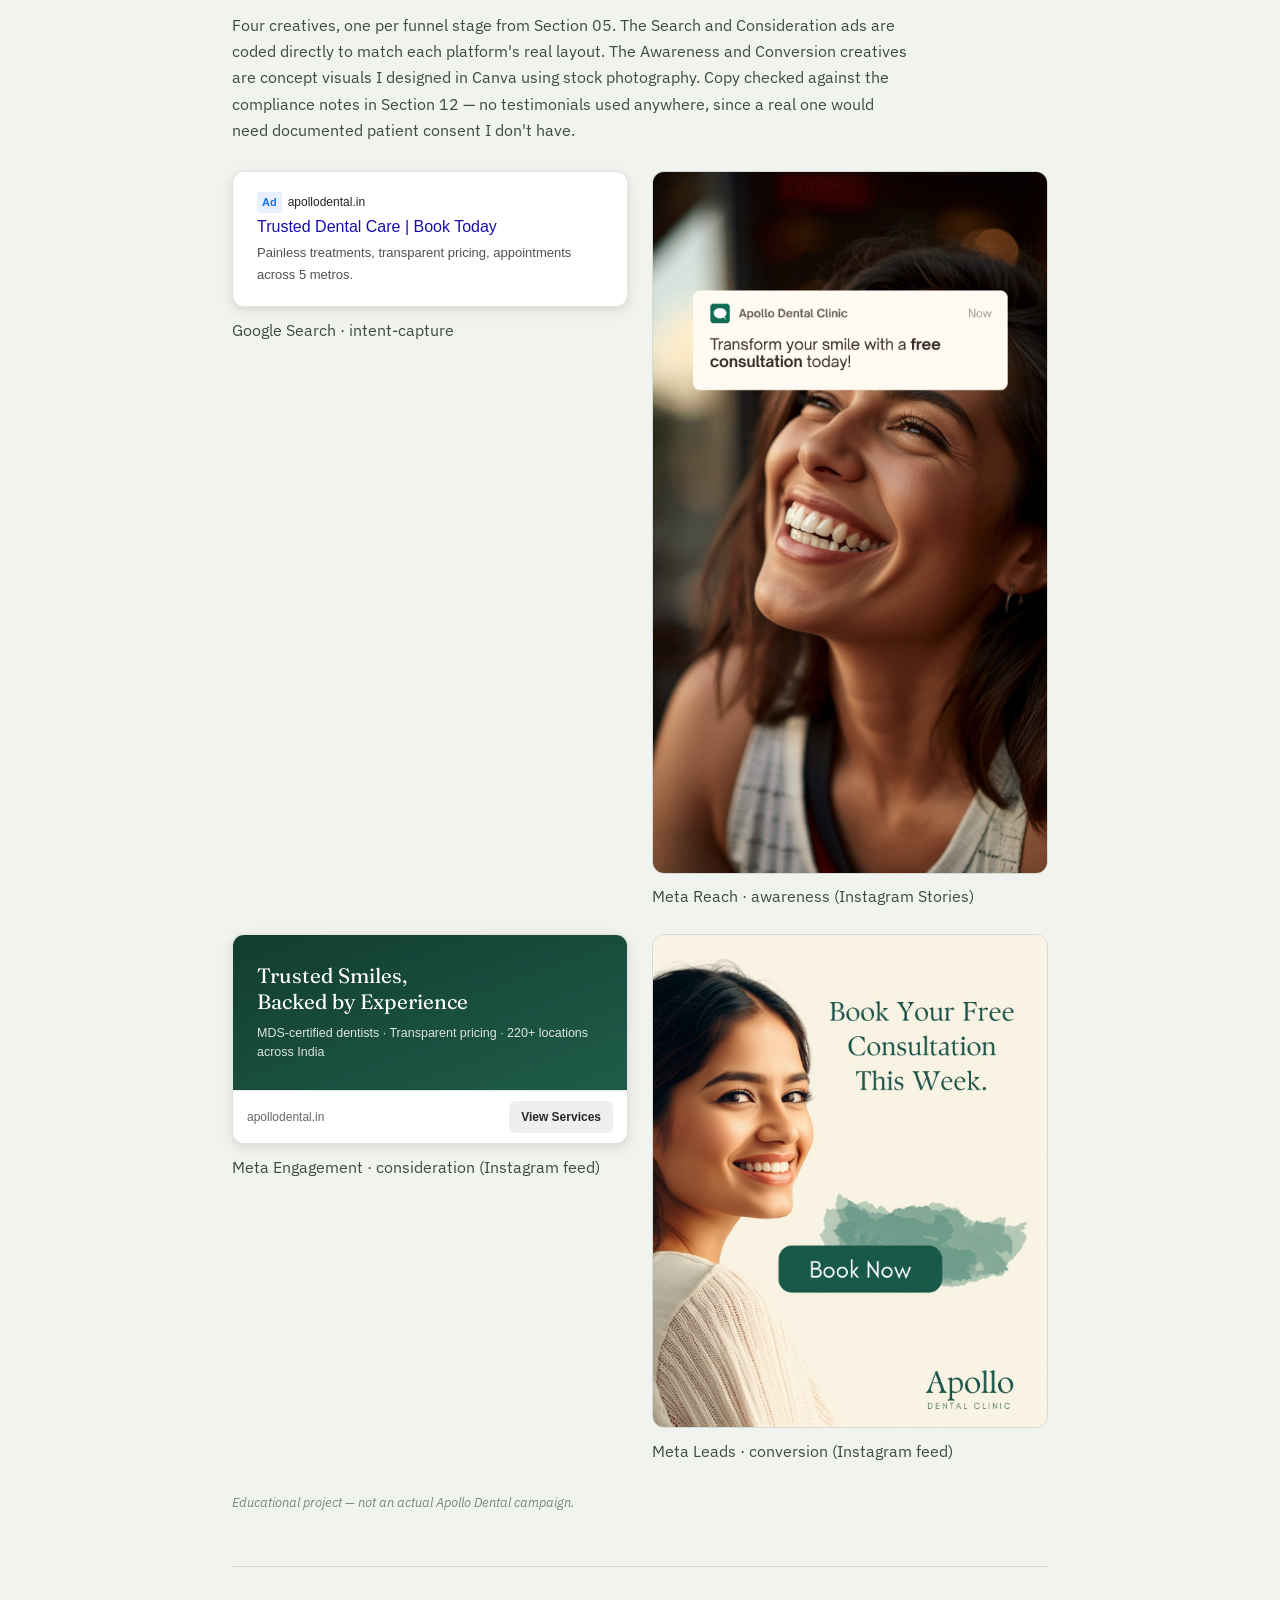
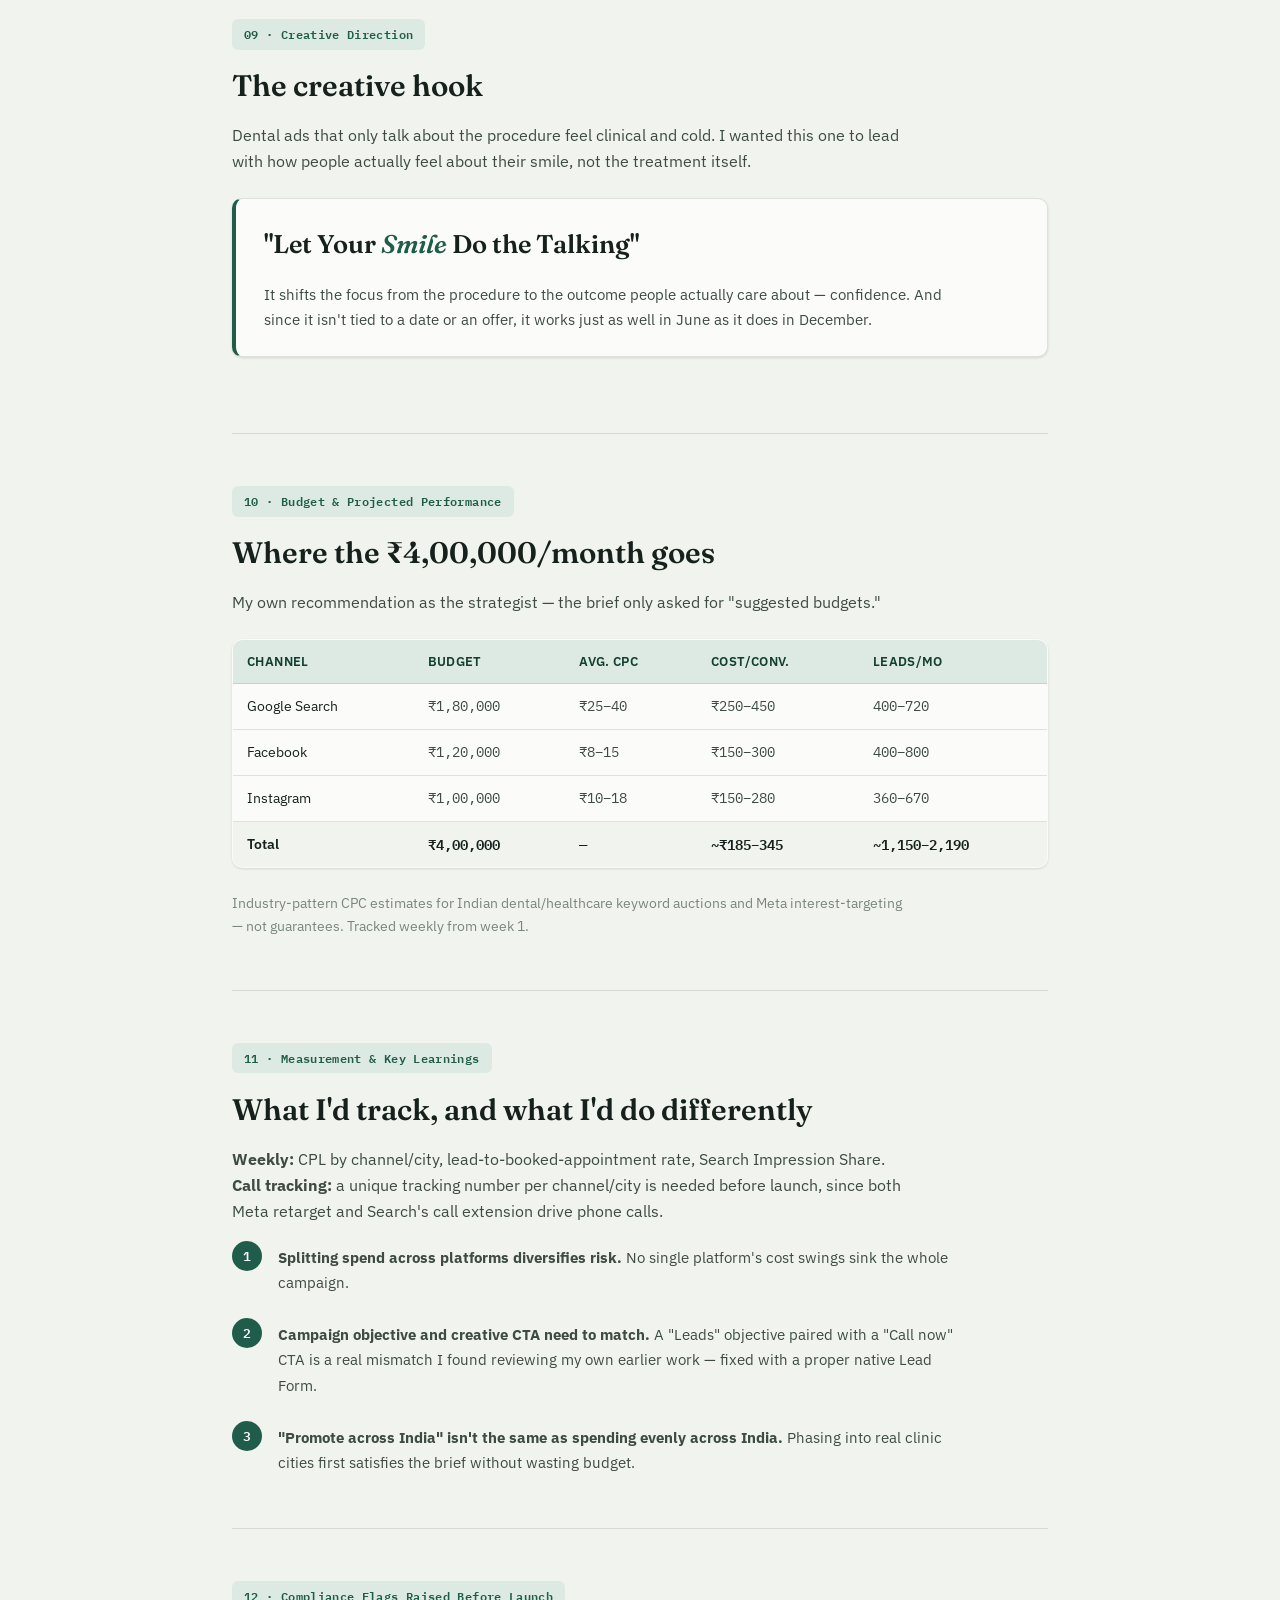
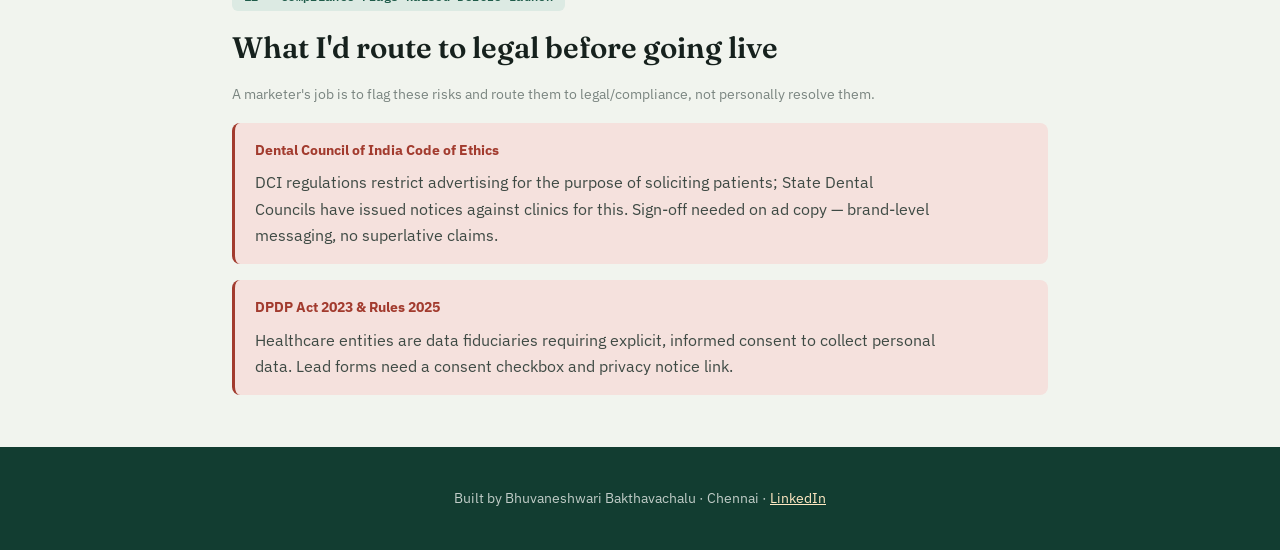
==== commit cbccd2ce: "Update apollo-dental-case-study.html Fix SEO audit wording" ====
--- a/case-studies/apollo-dental-case-study.html
+++ b/case-studies/apollo-dental-case-study.html
@@ -122,7 +122,7 @@
   <div class="section" id="seo">
     <div class="section-label">06 · SEO Audit Findings</div>
     <h2>A real Screaming Frog crawl of apollodental.in</h2>
-    <p>Run against Apollo Dental's actual live website — not a single city page. apollodental.in has 220+ locations across 45 cities, so these are site-wide totals across the full crawl.</p>
+    <p>Run against Apollo Dental's actual live website — not a single city page. apollodental.in has 220+ locations across 45 cities,I used the free version of Screaming Frog, which crawls up to 500 URLs, so these totals cover the pages crawled rather than every page on the site .</p>
     <table class="ledger">
       <thead><tr><th>Issue</th><th>Type</th><th>Priority</th><th>URLs</th></tr></thead>
       <tbody>
@@ -139,7 +139,7 @@
         <tr><td>Images: Missing Alt Attribute</td><td>Issue</td><td style="font-family: var(--sans);">Low</td><td>4</td></tr>
       </tbody>
     </table>
-    <p><strong>What I'd fix first:</strong> the 5 missing page titles and the fragment-URL canonical — both block indexing directly. The H1 issues affect the most URLs but are likely a templating fix, not 169 one-off edits.</p>
+    <p><strong>What I'd fix first:</strong> the 5 missing page titles and the fragment-URL canonical — both affect how Google indexes and shows those pages. The H1 issues affect the most URLs but are likely a templating fix, not 169 one-off edits.</p>
   </div>
 
   <div class="section">
